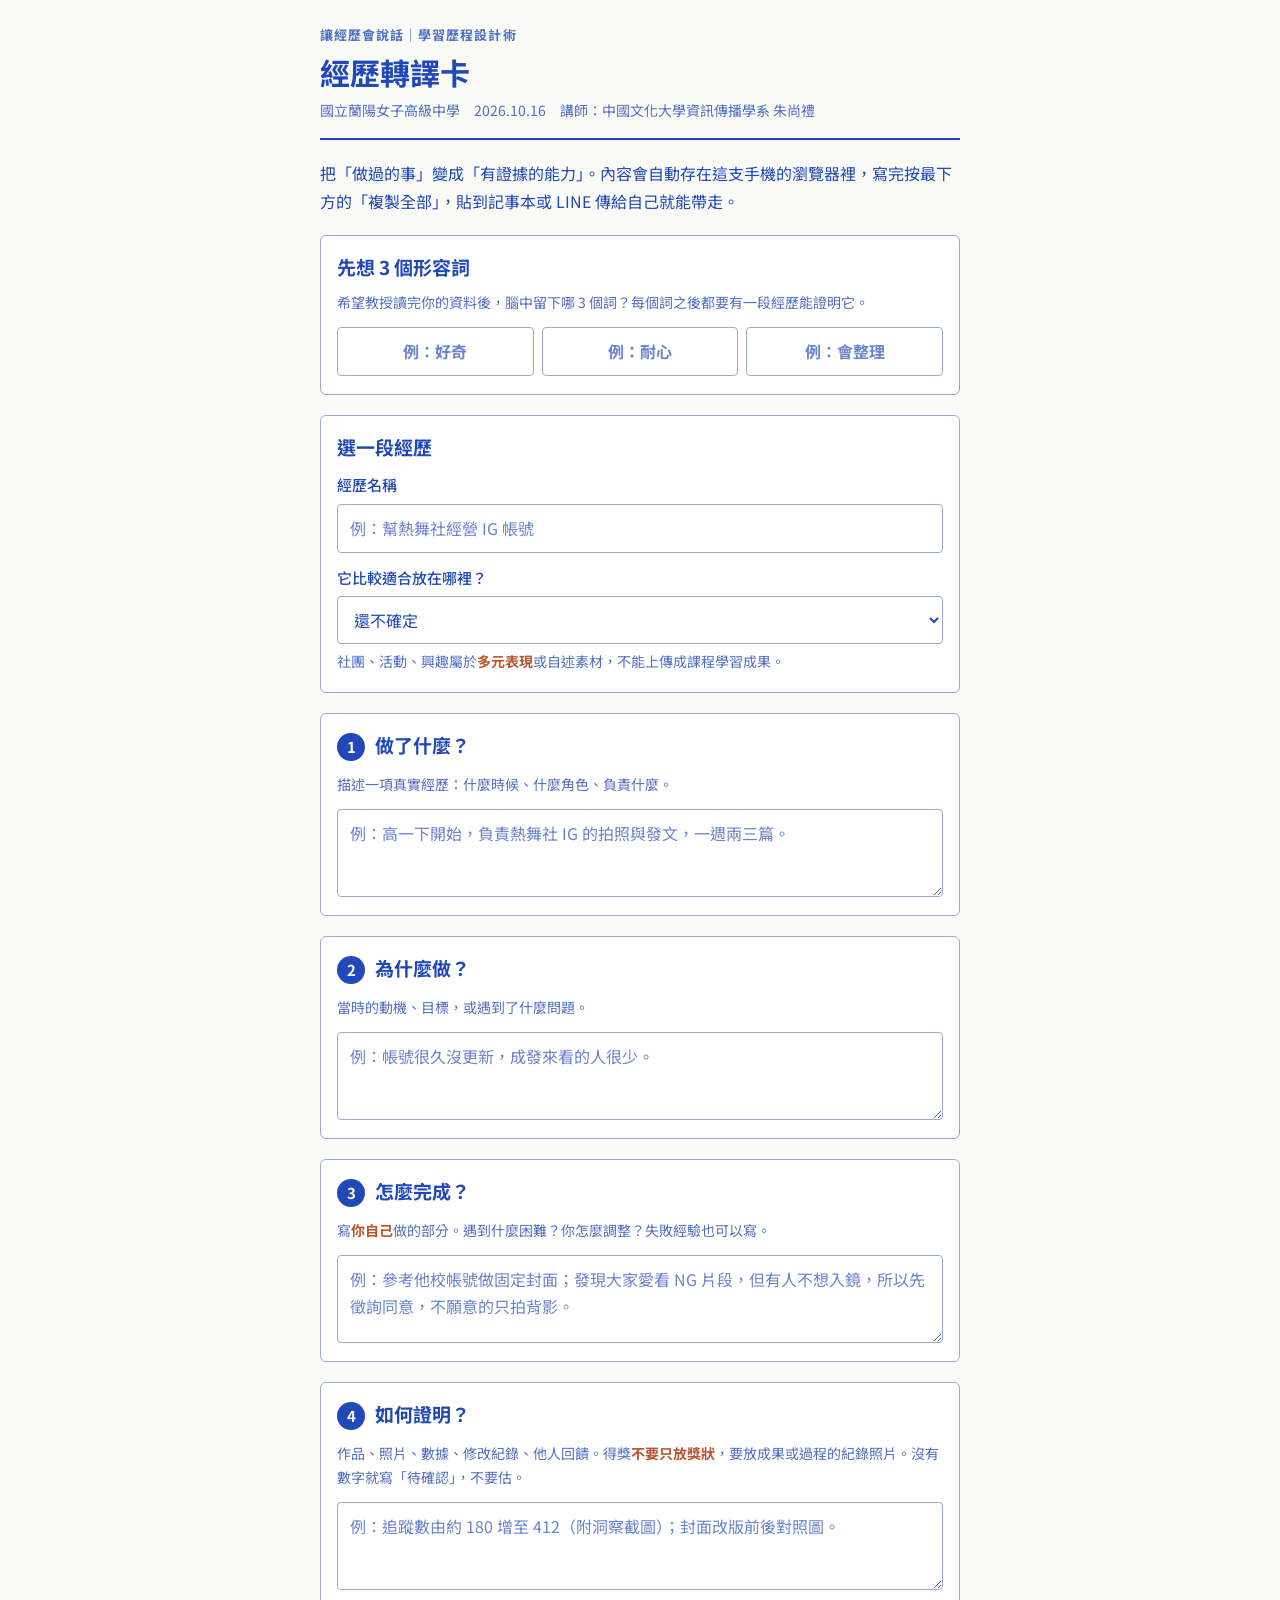
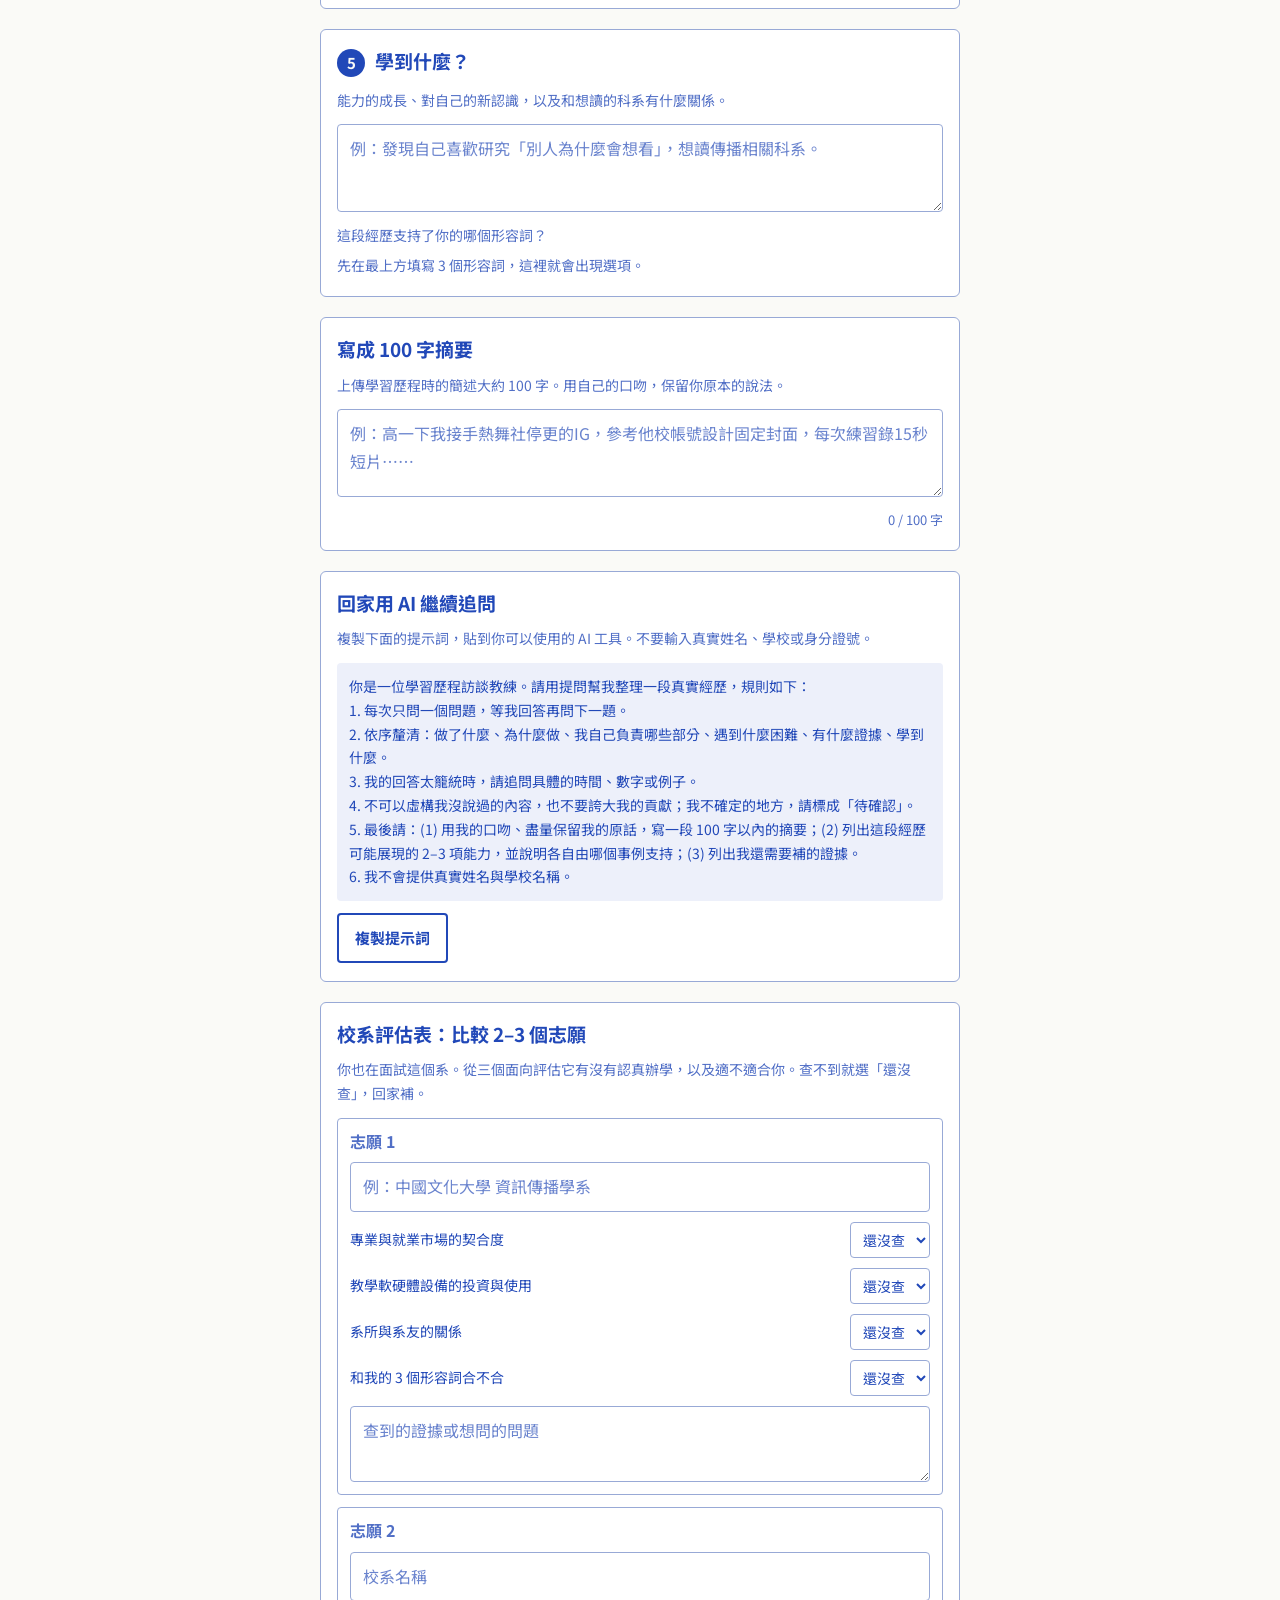
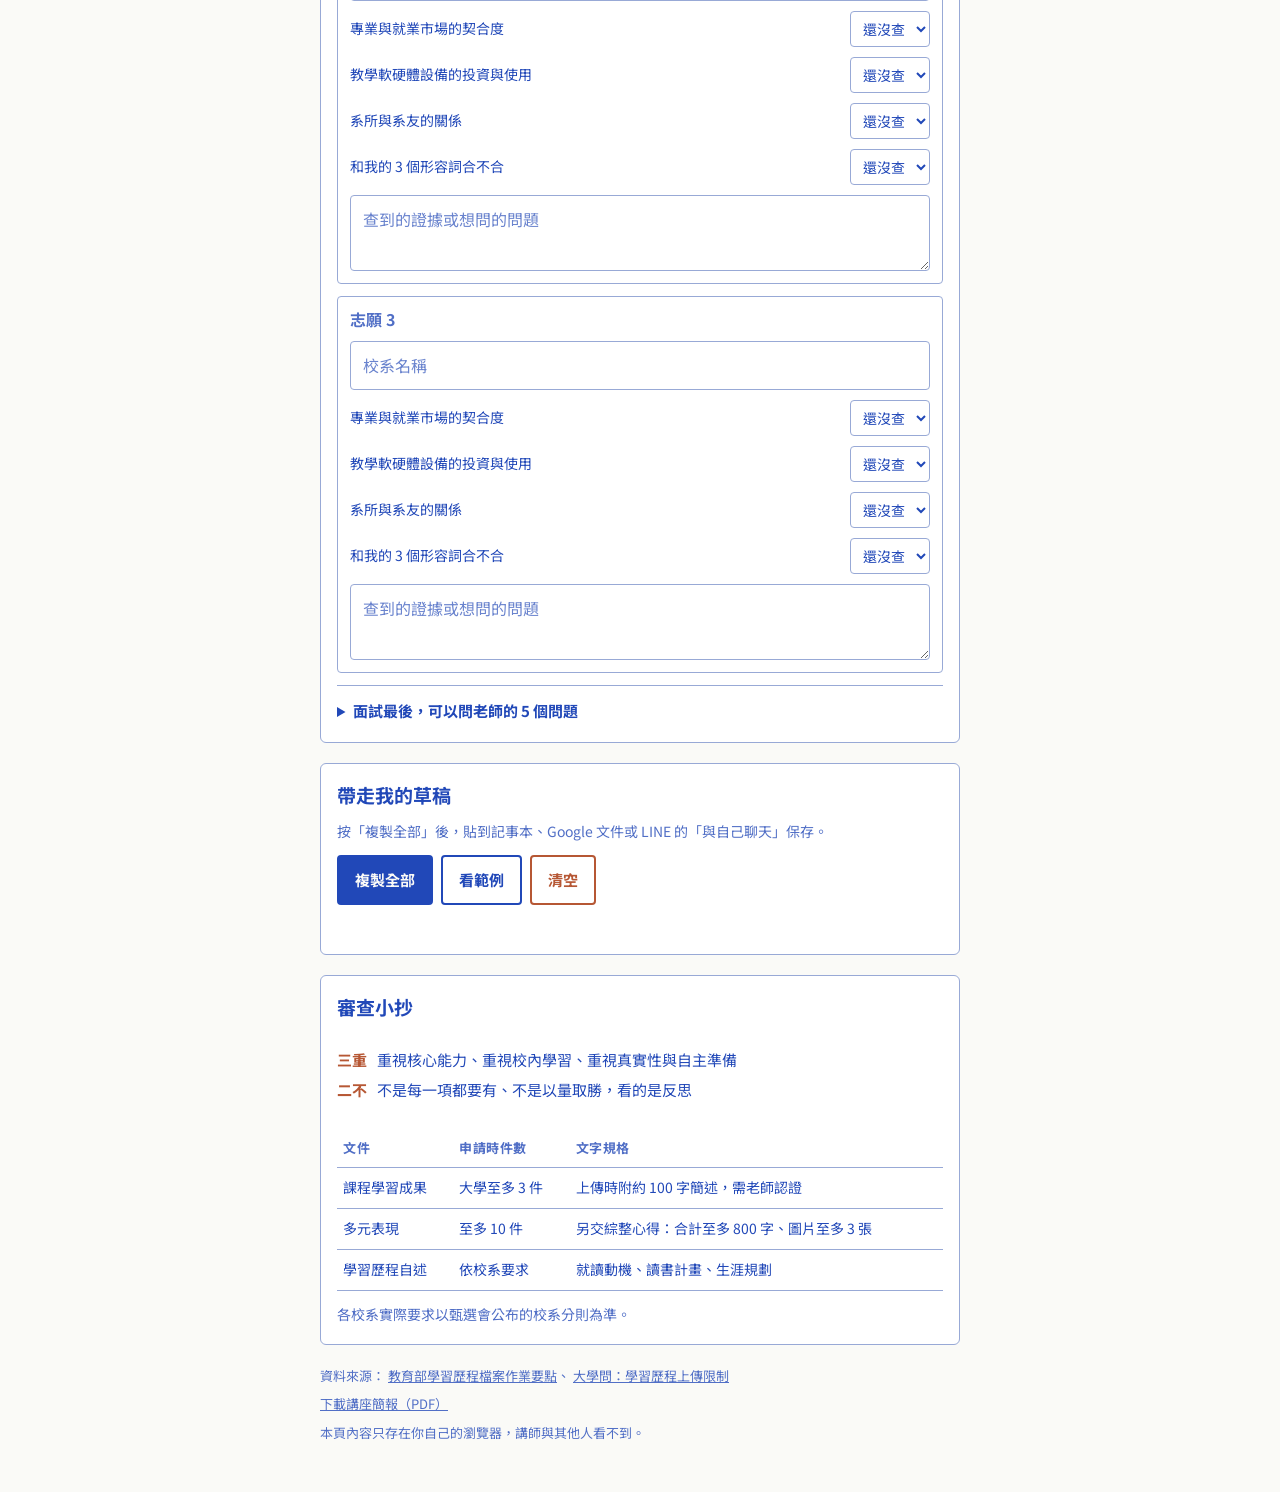
==== learning-portfolio/index.html @ 3b3cffd2 "新增 learning-portfolio：學習歷程講座學習單與簡報 蘭陽女中 2026/10/16「讓經歷會說話：學習歷程設計術」學生用資料： 經歷轉譯卡網頁、簡報 PDF、QR code。  Co" ====
<!doctype html>
<html lang="zh-Hant">
<head>
<meta charset="utf-8">
<meta name="viewport" content="width=device-width, initial-scale=1, viewport-fit=cover">
<title>經歷轉譯卡</title>
<link rel="preconnect" href="https://fonts.googleapis.com">
<link rel="preconnect" href="https://fonts.gstatic.com" crossorigin>
<link rel="stylesheet" href="https://fonts.googleapis.com/css2?family=Noto+Sans+TC:wght@400;500;700&display=swap">
<style>
/* Layout: one narrow column like an index card stack — header, adjectives, five numbered prompts (a real sequence), summary, take-away. */
:root{
  --paper:#FAFAF7; --card:#FFFFFF; --ink:#2148B8; --muted:#516FC6; --soft:#98A9D6; --tint:#EDF0FA; --accent:#B65734;
  --field:#FFFFFF;
  --sans:"Noto Sans TC","PingFang TC","Microsoft JhengHei",system-ui,sans-serif;
}
@media (prefers-color-scheme: dark){:root:not([data-theme="light"]){
  --paper:#11152A; --card:#181E38; --ink:#C3D0F7; --muted:#97A9E2; --soft:#4A5A92; --tint:#1F2747; --accent:#F0A07F; --field:#0D1124; color-scheme:dark}}
:root[data-theme="dark"]{
  --paper:#11152A; --card:#181E38; --ink:#C3D0F7; --muted:#97A9E2; --soft:#4A5A92; --tint:#1F2747; --accent:#F0A07F; --field:#0D1124; color-scheme:dark}

*{box-sizing:border-box}
body{margin:0;background:var(--paper);color:var(--ink);font-family:var(--sans);font-size:16px;line-height:1.7;
  padding-left:max(16px, env(safe-area-inset-left, 0px));padding-right:max(16px, env(safe-area-inset-right, 0px));padding-block:24px 48px}
.wrap{max-width:640px;margin:0 auto;display:flex;flex-direction:column;gap:20px}
h1,h2,h3{margin:0;text-wrap:balance;line-height:1.35}
p{margin:0}
.eyebrow{font-size:13px;font-weight:700;letter-spacing:.08em;color:var(--muted)}
header{display:flex;flex-direction:column;gap:6px;padding-bottom:16px;border-bottom:2px solid var(--ink)}
header h1{font-size:30px;font-weight:700}
header .sub{color:var(--muted);font-size:14px}
.lead{font-size:16px}
section{background:var(--card);border:1px solid var(--soft);border-radius:6px;padding:18px 16px;display:flex;flex-direction:column;gap:12px}
section h2{font-size:19px;font-weight:700;display:flex;align-items:baseline;gap:10px}
.num{font-size:15px;color:var(--paper);background:var(--ink);border-radius:50%;width:28px;height:28px;display:inline-grid;place-items:center;flex:none;font-weight:700}
.hint{font-size:14px;color:var(--muted)}
.hint b{color:var(--accent);font-weight:700}
label{font-weight:500;font-size:15px}
input[type=text],textarea,select{width:100%;font:inherit;color:var(--ink);background:var(--field);border:1px solid var(--soft);border-radius:4px;padding:10px 12px}
textarea{min-height:88px;resize:vertical}
input::placeholder,textarea::placeholder{color:var(--muted);opacity:.85}
input:focus-visible,textarea:focus-visible,select:focus-visible,button:focus-visible{outline:3px solid var(--accent);outline-offset:2px}
.adj{display:grid;grid-template-columns:repeat(3,minmax(0,1fr));gap:8px}
.adj input{text-align:center;font-weight:700}
.field{display:flex;flex-direction:column;gap:6px}
.checks{display:flex;flex-wrap:wrap;gap:8px}
.checks label{display:flex;align-items:center;gap:6px;border:1px solid var(--soft);border-radius:999px;padding:4px 12px;font-weight:400;font-size:14px;cursor:pointer}
.checks input{accent-color:var(--ink)}
.counter{font-size:13px;color:var(--muted);text-align:right;font-variant-numeric:tabular-nums}
.counter.over{color:var(--accent);font-weight:700}
.btns{display:flex;flex-wrap:wrap;gap:8px}
button{font:inherit;font-weight:700;font-size:15px;border-radius:4px;padding:10px 16px;cursor:pointer;border:2px solid var(--ink)}
.primary{background:var(--ink);color:var(--paper)}
.ghost{background:transparent;color:var(--ink)}
.danger{background:transparent;color:var(--accent);border-color:var(--accent)}
.status{font-size:14px;color:var(--muted);min-height:1.4em}
pre.prompt{margin:0;white-space:pre-wrap;background:var(--tint);border-radius:4px;padding:12px;font:inherit;font-size:14px;line-height:1.7}
table{border-collapse:collapse;width:100%;font-size:14px}
th,td{text-align:left;padding:8px 6px;border-bottom:1px solid var(--soft);vertical-align:top}
th{color:var(--muted);font-weight:700;font-size:13px;letter-spacing:.04em}
.tablebox{overflow-x:auto}
.rule{display:grid;grid-template-columns:auto 1fr;gap:4px 10px;font-size:15px}
.rule dt{font-weight:700;color:var(--accent)}
.rule dd{margin:0}
.unis{display:flex;flex-direction:column;gap:12px}
.uni{border:1px solid var(--soft);border-radius:4px;padding:12px;display:flex;flex-direction:column;gap:10px}
.uni h3{font-size:16px;color:var(--muted)}
.facet{display:grid;grid-template-columns:minmax(0,1fr) auto;gap:8px;align-items:center}
.facet label{font-weight:400;font-size:14px}
.facet select{width:auto;padding:6px 8px;font-size:14px}
details.asks{border-top:1px solid var(--soft);padding-top:12px}
details.asks summary{cursor:pointer;font-weight:700;font-size:15px}
details.asks ol{margin:8px 0;padding-left:22px;font-size:15px;display:flex;flex-direction:column;gap:6px}
footer{font-size:13px;color:var(--muted);display:flex;flex-direction:column;gap:6px}
footer a{color:var(--muted)}
.ok{color:var(--ink);font-weight:700}
@media (prefers-reduced-motion:reduce){*{transition:none!important}}
</style>

</head>
<body>
<div class="wrap">
  <header>
    <p class="eyebrow">讓經歷會說話｜學習歷程設計術</p>
    <h1>經歷轉譯卡</h1>
    <p class="sub">國立蘭陽女子高級中學　2026.10.16　講師：中國文化大學資訊傳播學系 朱尚禮</p>
  </header>

  <p class="lead">把「做過的事」變成「有證據的能力」。內容會自動存在這支手機的瀏覽器裡，寫完按最下方的「複製全部」，貼到記事本或 LINE 傳給自己就能帶走。</p>

  <section aria-labelledby="h-adj">
    <h2 id="h-adj">先想 3 個形容詞</h2>
    <p class="hint">希望教授讀完你的資料後，腦中留下哪 3 個詞？每個詞之後都要有一段經歷能證明它。</p>
    <div class="adj">
      <input type="text" id="adj1" aria-label="形容詞 1" placeholder="例：好奇" maxlength="8">
      <input type="text" id="adj2" aria-label="形容詞 2" placeholder="例：耐心" maxlength="8">
      <input type="text" id="adj3" aria-label="形容詞 3" placeholder="例：會整理" maxlength="8">
    </div>
  </section>

  <section aria-labelledby="h-pick">
    <h2 id="h-pick">選一段經歷</h2>
    <div class="field">
      <label for="exp">經歷名稱</label>
      <input type="text" id="exp" placeholder="例：幫熱舞社經營 IG 帳號">
    </div>
    <div class="field">
      <label for="kind">它比較適合放在哪裡？</label>
      <select id="kind">
        <option value="">還不確定</option>
        <option>課程學習成果（課堂產出的作業、作品）</option>
        <option>多元表現（社團、自主學習、服務、競賽、幹部）</option>
        <option>學習歷程自述的素材</option>
      </select>
      <p class="hint">社團、活動、興趣屬於<b>多元表現</b>或自述素材，不能上傳成課程學習成果。</p>
    </div>
  </section>

  <section aria-labelledby="h-q1">
    <h2 id="h-q1"><span class="num">1</span>做了什麼？</h2>
    <p class="hint">描述一項真實經歷：什麼時候、什麼角色、負責什麼。</p>
    <textarea id="q1" aria-labelledby="h-q1" placeholder="例：高一下開始，負責熱舞社 IG 的拍照與發文，一週兩三篇。"></textarea>
  </section>

  <section aria-labelledby="h-q2">
    <h2 id="h-q2"><span class="num">2</span>為什麼做？</h2>
    <p class="hint">當時的動機、目標，或遇到了什麼問題。</p>
    <textarea id="q2" aria-labelledby="h-q2" placeholder="例：帳號很久沒更新，成發來看的人很少。"></textarea>
  </section>

  <section aria-labelledby="h-q3">
    <h2 id="h-q3"><span class="num">3</span>怎麼完成？</h2>
    <p class="hint">寫<b>你自己</b>做的部分。遇到什麼困難？你怎麼調整？失敗經驗也可以寫。</p>
    <textarea id="q3" aria-labelledby="h-q3" placeholder="例：參考他校帳號做固定封面；發現大家愛看 NG 片段，但有人不想入鏡，所以先徵詢同意，不願意的只拍背影。"></textarea>
  </section>

  <section aria-labelledby="h-q4">
    <h2 id="h-q4"><span class="num">4</span>如何證明？</h2>
    <p class="hint">作品、照片、數據、修改紀錄、他人回饋。得獎<b>不要只放獎狀</b>，要放成果或過程的紀錄照片。沒有數字就寫「待確認」，不要估。</p>
    <textarea id="q4" aria-labelledby="h-q4" placeholder="例：追蹤數由約 180 增至 412（附洞察截圖）；封面改版前後對照圖。"></textarea>
  </section>

  <section aria-labelledby="h-q5">
    <h2 id="h-q5"><span class="num">5</span>學到什麼？</h2>
    <p class="hint">能力的成長、對自己的新認識，以及和想讀的科系有什麼關係。</p>
    <textarea id="q5" aria-labelledby="h-q5" placeholder="例：發現自己喜歡研究「別人為什麼會想看」，想讀傳播相關科系。"></textarea>
    <div class="field">
      <span class="hint">這段經歷支持了你的哪個形容詞？</span>
      <div class="checks" id="supports"></div>
    </div>
  </section>

  <section aria-labelledby="h-sum">
    <h2 id="h-sum">寫成 100 字摘要</h2>
    <p class="hint">上傳學習歷程時的簡述大約 100 字。用自己的口吻，保留你原本的說法。</p>
    <textarea id="sum" aria-labelledby="h-sum" placeholder="例：高一下我接手熱舞社停更的IG，參考他校帳號設計固定封面，每次練習錄15秒短片……"></textarea>
    <p class="counter" id="count" aria-live="polite">0 / 100 字</p>
  </section>

  <section aria-labelledby="h-ai">
    <h2 id="h-ai">回家用 AI 繼續追問</h2>
    <p class="hint">複製下面的提示詞，貼到你可以使用的 AI 工具。不要輸入真實姓名、學校或身分證號。</p>
    <pre class="prompt" id="prompt">你是一位學習歷程訪談教練。請用提問幫我整理一段真實經歷，規則如下：
1. 每次只問一個問題，等我回答再問下一題。
2. 依序釐清：做了什麼、為什麼做、我自己負責哪些部分、遇到什麼困難、有什麼證據、學到什麼。
3. 我的回答太籠統時，請追問具體的時間、數字或例子。
4. 不可以虛構我沒說過的內容，也不要誇大我的貢獻；我不確定的地方，請標成「待確認」。
5. 最後請：(1) 用我的口吻、盡量保留我的原話，寫一段 100 字以內的摘要；(2) 列出這段經歷可能展現的 2–3 項能力，並說明各自由哪個事例支持；(3) 列出我還需要補的證據。
6. 我不會提供真實姓名與學校名稱。</pre>
    <div class="btns"><button type="button" class="ghost" id="copyPrompt">複製提示詞</button></div>
  </section>

  <section aria-labelledby="h-eval">
    <h2 id="h-eval">校系評估表：比較 2–3 個志願</h2>
    <p class="hint">你也在面試這個系。從三個面向評估它有沒有認真辦學，以及適不適合你。查不到就選「還沒查」，回家補。</p>
    <div class="unis" id="unis"></div>
    <details class="asks">
      <summary>面試最後，可以問老師的 5 個問題</summary>
      <ol>
        <li>學長姐畢業後，大多在哪些領域工作？系上有哪些實習或業界合作的機會？</li>
        <li>系上的電腦教室、攝影或 XR 等設備，學生課外可以借用嗎？</li>
        <li>大一、大二想提早參與專題或老師的研究，有什麼管道？</li>
        <li>系上同學申請交換、雙主修或輔系的多嗎？通常怎麼準備？</li>
        <li>我已經開始自學＿＿，入學前還建議我加強哪一方面？</li>
      </ol>
      <p class="hint">用好奇的語氣問。會問好問題，代表你做過功課，也是就讀意願的證明。</p>
    </details>
  </section>

  <section aria-labelledby="h-take">
    <h2 id="h-take">帶走我的草稿</h2>
    <p class="hint">按「複製全部」後，貼到記事本、Google 文件或 LINE 的「與自己聊天」保存。</p>
    <div class="btns">
      <button type="button" class="primary" id="copyAll">複製全部</button>
      <button type="button" class="ghost" id="sample">看範例</button>
      <button type="button" class="danger" id="clear">清空</button>
    </div>
    <p class="status" id="status" role="status"></p>
    <textarea id="fallback" aria-label="草稿全文" hidden readonly></textarea>
  </section>

  <section aria-labelledby="h-cheat">
    <h2 id="h-cheat">審查小抄</h2>
    <dl class="rule">
      <dt>三重</dt><dd>重視核心能力、重視校內學習、重視真實性與自主準備</dd>
      <dt>二不</dt><dd>不是每一項都要有、不是以量取勝，看的是反思</dd>
    </dl>
    <div class="tablebox">
      <table>
        <thead><tr><th>文件</th><th>申請時件數</th><th>文字規格</th></tr></thead>
        <tbody>
          <tr><td>課程學習成果</td><td>大學至多 3 件</td><td>上傳時附約 100 字簡述，需老師認證</td></tr>
          <tr><td>多元表現</td><td>至多 10 件</td><td>另交綜整心得：合計至多 800 字、圖片至多 3 張</td></tr>
          <tr><td>學習歷程自述</td><td>依校系要求</td><td>就讀動機、讀書計畫、生涯規劃</td></tr>
        </tbody>
      </table>
    </div>
    <p class="hint">各校系實際要求以甄選會公布的校系分則為準。</p>
  </section>

  <footer>
    <p>資料來源：
      <a href="https://edu.law.moe.gov.tw/LawContent.aspx?id=GL001916" target="_blank" rel="noopener">教育部學習歷程檔案作業要點</a>、
      <a href="https://www.unews.com.tw/News/Info/7807" target="_blank" rel="noopener">大學問：學習歷程上傳限制</a>
    </p>
    <p><a href="slides.pdf" target="_blank" rel="noopener">下載講座簡報（PDF）</a></p>
    <p>本頁內容只存在你自己的瀏覽器，講師與其他人看不到。</p>
  </footer>
</div>

<script>
(function(){
  const ids=['adj1','adj2','adj3','exp','kind','q1','q2','q3','q4','q5','sum'];
  const KEY='jingli-card-v1';
  const $=id=>document.getElementById(id);
  const status=$('status');
  let supports=[];

  const FACETS=[['f1','專業與就業市場的契合度'],['f2','教學軟硬體設備的投資與使用'],['f3','系所與系友的關係'],['fit','和我的 3 個形容詞合不合']];
  const LEVELS=['還沒查','普通','不錯','很好'];
  const unis=$('unis');
  for(let n=1;n<=3;n++){
    const card=document.createElement('div'); card.className='uni';
    const h=document.createElement('h3'); h.textContent='志願 '+n; card.appendChild(h);
    const name=document.createElement('input'); name.type='text'; name.id='u'+n+'name';
    name.setAttribute('aria-label','志願 '+n+' 校系名稱'); name.placeholder=n===1?'例：中國文化大學 資訊傳播學系':'校系名稱';
    card.appendChild(name); ids.push(name.id);
    FACETS.forEach(([k,label])=>{
      const row=document.createElement('div'); row.className='facet';
      const sel=document.createElement('select'); sel.id='u'+n+k;
      LEVELS.forEach(l=>{const o=document.createElement('option'); o.textContent=l; sel.appendChild(o);});
      const lab=document.createElement('label'); lab.htmlFor=sel.id; lab.textContent=label;
      row.appendChild(lab); row.appendChild(sel); card.appendChild(row); ids.push(sel.id);
    });
    const note=document.createElement('textarea'); note.id='u'+n+'note'; note.style.minHeight='64px';
    note.setAttribute('aria-label','志願 '+n+' 備註'); note.placeholder='查到的證據或想問的問題';
    card.appendChild(note); ids.push(note.id);
    unis.appendChild(card);
  }

  function save(){
    const data={supports};
    ids.forEach(i=>data[i]=$(i).value);
    try{localStorage.setItem(KEY,JSON.stringify(data));}catch(e){}
  }
  function load(data){
    ids.forEach(i=>{ if(data && typeof data[i]==='string') $(i).value=data[i]; });
    supports=(data && Array.isArray(data.supports))?data.supports:[];
    renderChecks(); updateCount();
  }
  function renderChecks(){
    const box=$('supports'); box.innerHTML='';
    const adjs=['adj1','adj2','adj3'].map(i=>$(i).value.trim());
    let any=false;
    adjs.forEach((a,idx)=>{
      if(!a) return; any=true;
      const id='sup'+idx;
      const lab=document.createElement('label');
      const cb=document.createElement('input'); cb.type='checkbox'; cb.id=id; cb.checked=supports.includes(a);
      cb.addEventListener('change',()=>{ supports=supports.filter(s=>s!==a); if(cb.checked) supports.push(a); save(); });
      lab.appendChild(cb); lab.appendChild(document.createTextNode(a)); box.appendChild(lab);
    });
    if(!any){ const p=document.createElement('span'); p.className='hint'; p.textContent='先在最上方填寫 3 個形容詞，這裡就會出現選項。'; box.appendChild(p); }
  }
  function updateCount(){
    const n=[...$('sum').value.replace(/\s/g,'')].length;
    const c=$('count'); c.textContent=n+' / 100 字'+(n>100?'，請再精簡':'');
    c.classList.toggle('over',n>100);
  }
  function compose(){
    const v=i=>$(i).value.trim()||'（未填）';
    const lines=[
      '【經歷轉譯卡】讓經歷會說話：學習歷程設計術',
      '我的 3 個形容詞：'+['adj1','adj2','adj3'].map(i=>$(i).value.trim()||'＿').join('、'),
      '經歷：'+v('exp'),
      '放在哪裡：'+($('kind').value||'還不確定'),
      '① 做了什麼：'+v('q1'),
      '② 為什麼做：'+v('q2'),
      '③ 怎麼完成：'+v('q3'),
      '④ 如何證明：'+v('q4'),
      '⑤ 學到什麼：'+v('q5'),
      '支持的形容詞：'+(supports.length?supports.join('、'):'（未勾選）'),
      '100 字摘要：'+v('sum')
    ];
    for(let n=1;n<=3;n++){
      const nm=$('u'+n+'name').value.trim(); if(!nm) continue;
      lines.push('【志願 '+n+'】'+nm);
      FACETS.forEach(([k,label])=>lines.push('・'+label+'：'+$('u'+n+k).value));
      const note=$('u'+n+'note').value.trim(); if(note) lines.push('・備註：'+note);
    }
    return lines.join('\n');
  }
  async function copyText(text,label){
    try{ await navigator.clipboard.writeText(text); status.innerHTML='<span class="ok">已複製'+label+'</span>，現在可以貼到記事本或 LINE。'; $('fallback').hidden=true; }
    catch(e){ const f=$('fallback'); f.value=text; f.hidden=false; f.focus(); f.select(); status.textContent='這個瀏覽器不允許自動複製。已選取下方文字，請長按或按 Ctrl+C 複製。'; }
  }

  try{ const raw=localStorage.getItem(KEY); if(raw) load(JSON.parse(raw)); else load(null);}catch(e){ load(null); }

  ids.forEach(i=>{ const el=$(i); el.addEventListener('input',()=>{ if(i.startsWith('adj')) renderChecks(); if(i==='sum') updateCount(); save(); }); if(el.tagName==='SELECT') el.addEventListener('change',save); });
  $('copyAll').addEventListener('click',()=>copyText(compose(),'全部內容'));
  $('copyPrompt').addEventListener('click',()=>copyText($('prompt').textContent,'提示詞'));

  const SAMPLE={adj1:'好奇',adj2:'會溝通',adj3:'重細節',exp:'幫熱舞社經營 IG 帳號（範例）',kind:'多元表現（社團、自主學習、服務、競賽、幹部）',
    q1:'高一下開始負責熱舞社 IG 的拍照與發文，一週兩三篇。',
    q2:'帳號很久沒更新，成發來看的人很少，社長問誰會修圖，我自願接下。',
    q3:'先研究他校熱舞社帳號，做出固定封面模板，每次練習錄 15 秒短片。發現大家愛看 NG 片段，但有社員不想入鏡，我在群組徵詢同意，不願意的只拍背影，發文前先給當事人看。',
    q4:'追蹤數由約 180 增至 412（附 IG 洞察截圖）；封面改版前後對照圖；成發觀眾人數：待確認。',
    q5:'我發現自己喜歡研究「別人為什麼會想看」，也學到經營社群要先尊重被拍的人。想讀傳播相關科系。',
    sum:'高一下我接手熱舞社停更的IG，參考他校帳號設計固定封面，每次練習錄15秒短片。發現觀眾愛看NG片段，我先徵詢社員同意，不願入鏡者只拍背影。一年內追蹤數由約180增至412，發現自己喜歡研究人為何想看。',
    supports:['好奇','會溝通']};
  let backup=null;
  $('sample').addEventListener('click',()=>{
    if(backup){ load(backup); backup=null; $('sample').textContent='看範例'; status.textContent='已回到你自己的草稿。'; save(); return; }
    const cur={supports:[...supports]}; ids.forEach(i=>cur[i]=$(i).value); backup=cur;
    load(SAMPLE); $('sample').textContent='回到我的草稿'; status.textContent='這是範例內容。按「回到我的草稿」就能恢復你寫的內容。';
  });
  let armed=false, timer=null;
  $('clear').addEventListener('click',()=>{
    if(!armed){ armed=true; $('clear').textContent='再按一次確認清空'; status.textContent='清空後無法復原。'; timer=setTimeout(()=>{armed=false;$('clear').textContent='清空';status.textContent='';},4000); return; }
    clearTimeout(timer); armed=false; $('clear').textContent='清空';
    ids.forEach(i=>{ const el=$(i); if(el.tagName==='SELECT') el.selectedIndex=0; else el.value=''; }); supports=[]; backup=null; $('sample').textContent='看範例';
    renderChecks(); updateCount(); save(); status.textContent='已清空。';
  });
})();
</script>

</body>
</html>
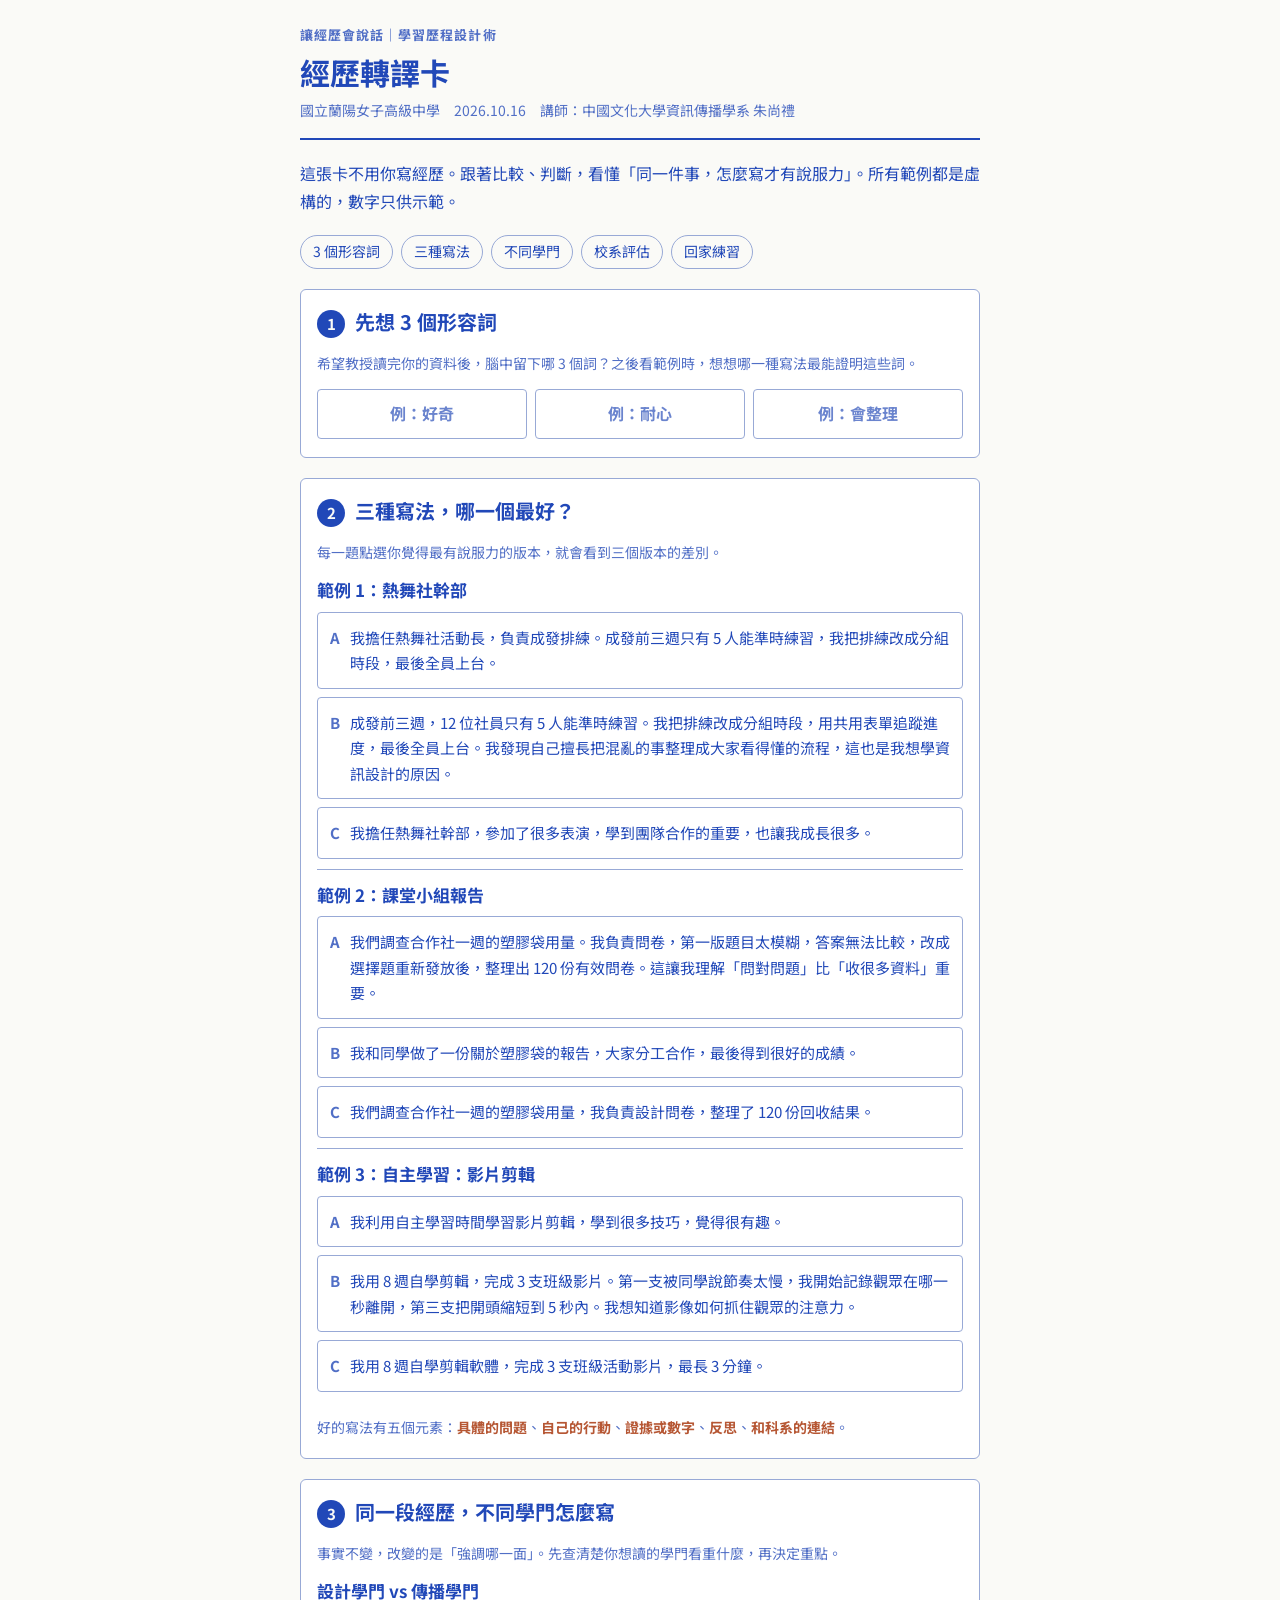
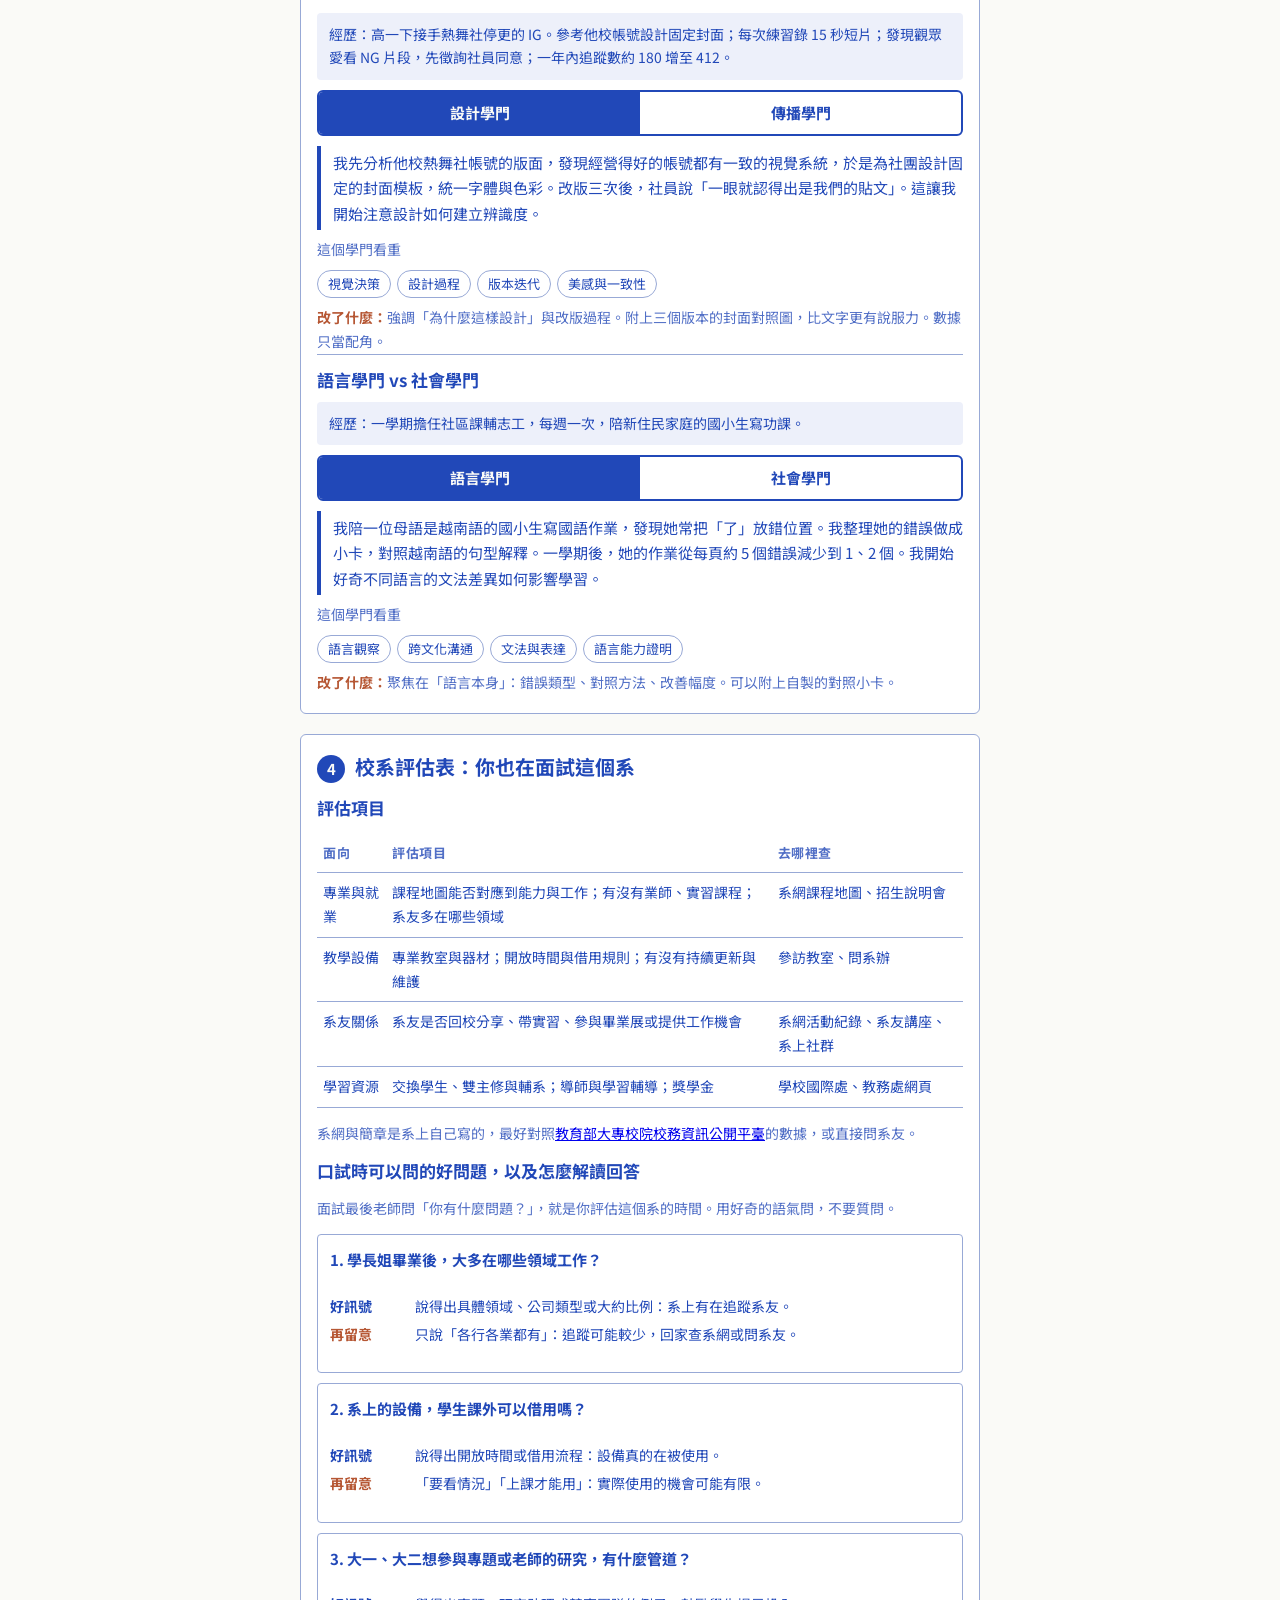
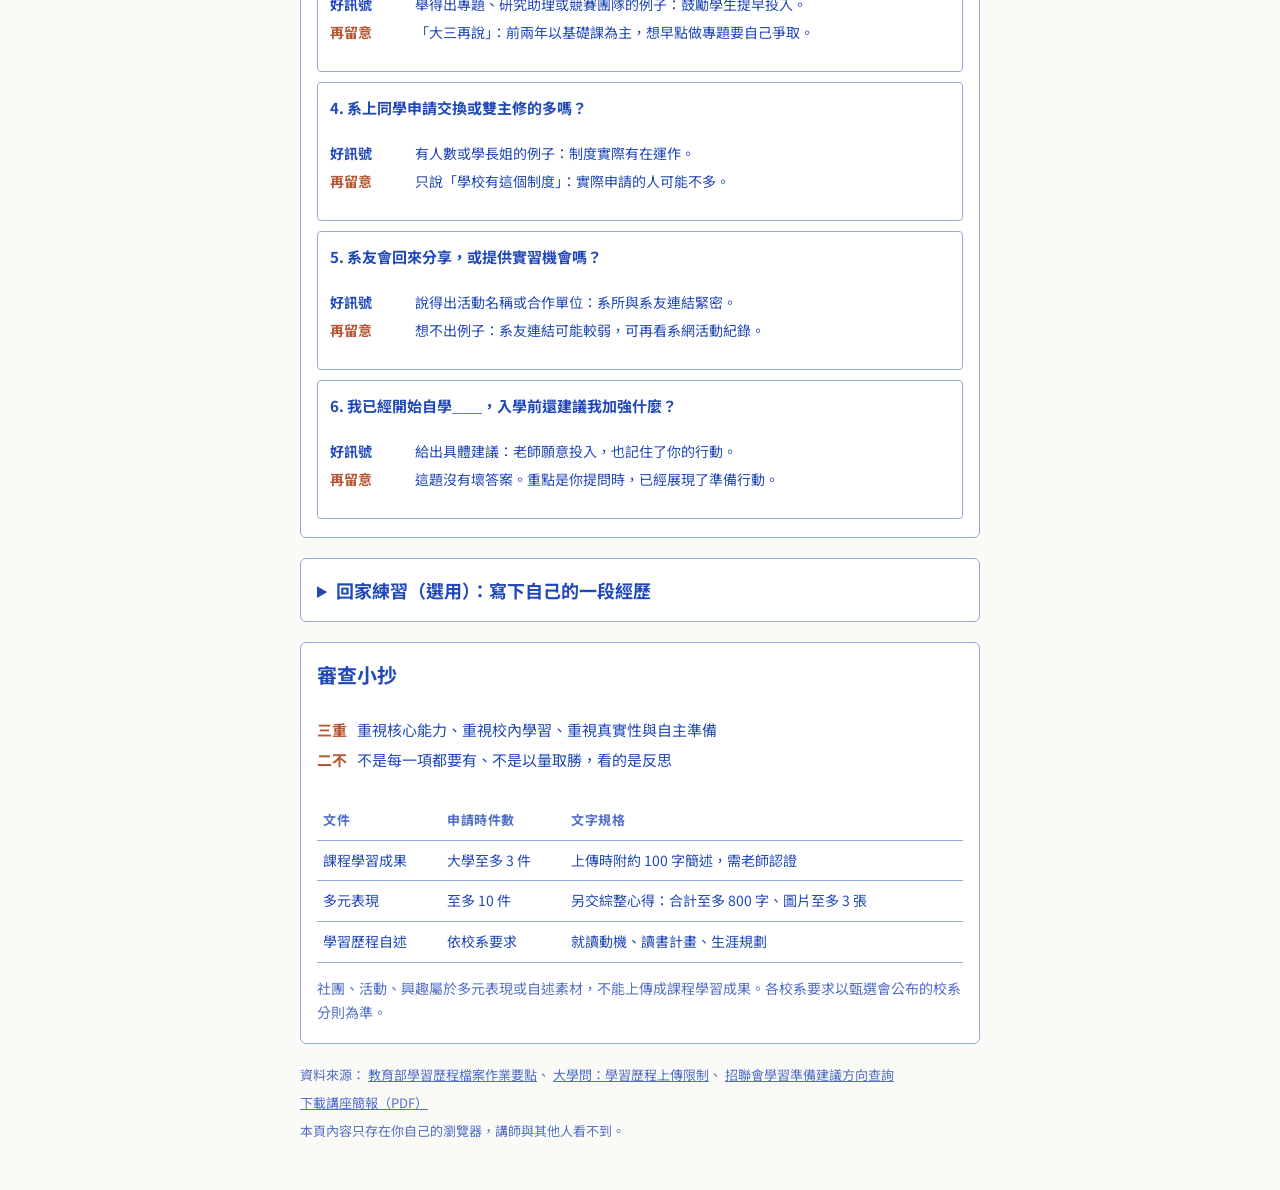
==== commit b4853f5b: "learning-portfolio：學習單改為比較式，新增學門寫法與口試問題解讀 - 三種寫法（流水帳／有細節／有說服力）三個範例，點選後顯示差異 - 同一段經歷在設計 vs 傳播、語言 vs 社會" ====
--- a/learning-portfolio/index.html
+++ b/learning-portfolio/index.html
@@ -8,7 +8,7 @@
 <link rel="preconnect" href="https://fonts.gstatic.com" crossorigin>
 <link rel="stylesheet" href="https://fonts.googleapis.com/css2?family=Noto+Sans+TC:wght@400;500;700&display=swap">
 <style>
-/* Layout: one narrow column like an index card stack — header, adjectives, five numbered prompts (a real sequence), summary, take-away. */
+/* Layout: one narrow column of cards — compare three versions, compare by field, evaluate departments, optional home practice. */
 :root{
   --paper:#FAFAF7; --card:#FFFFFF; --ink:#2148B8; --muted:#516FC6; --soft:#98A9D6; --tint:#EDF0FA; --accent:#B65734;
   --field:#FFFFFF;
@@ -22,55 +22,82 @@
 *{box-sizing:border-box}
 body{margin:0;background:var(--paper);color:var(--ink);font-family:var(--sans);font-size:16px;line-height:1.7;
   padding-left:max(16px, env(safe-area-inset-left, 0px));padding-right:max(16px, env(safe-area-inset-right, 0px));padding-block:24px 48px}
-.wrap{max-width:640px;margin:0 auto;display:flex;flex-direction:column;gap:20px}
+.wrap{max-width:680px;margin:0 auto;display:flex;flex-direction:column;gap:20px}
 h1,h2,h3{margin:0;text-wrap:balance;line-height:1.35}
 p{margin:0}
 .eyebrow{font-size:13px;font-weight:700;letter-spacing:.08em;color:var(--muted)}
 header{display:flex;flex-direction:column;gap:6px;padding-bottom:16px;border-bottom:2px solid var(--ink)}
 header h1{font-size:30px;font-weight:700}
 header .sub{color:var(--muted);font-size:14px}
-.lead{font-size:16px}
-section{background:var(--card);border:1px solid var(--soft);border-radius:6px;padding:18px 16px;display:flex;flex-direction:column;gap:12px}
-section h2{font-size:19px;font-weight:700;display:flex;align-items:baseline;gap:10px}
+nav.toc{display:flex;flex-wrap:wrap;gap:8px}
+nav.toc a{font-size:14px;color:var(--ink);text-decoration:none;border:1px solid var(--soft);border-radius:999px;padding:4px 12px}
+section{background:var(--card);border:1px solid var(--soft);border-radius:6px;padding:18px 16px;display:flex;flex-direction:column;gap:14px}
+section h2{font-size:20px;font-weight:700;display:flex;align-items:baseline;gap:10px}
 .num{font-size:15px;color:var(--paper);background:var(--ink);border-radius:50%;width:28px;height:28px;display:inline-grid;place-items:center;flex:none;font-weight:700}
+h3{font-size:17px;font-weight:700}
 .hint{font-size:14px;color:var(--muted)}
-.hint b{color:var(--accent);font-weight:700}
+.hint b,.warn{color:var(--accent);font-weight:700}
 label{font-weight:500;font-size:15px}
 input[type=text],textarea,select{width:100%;font:inherit;color:var(--ink);background:var(--field);border:1px solid var(--soft);border-radius:4px;padding:10px 12px}
-textarea{min-height:88px;resize:vertical}
+textarea{min-height:80px;resize:vertical}
 input::placeholder,textarea::placeholder{color:var(--muted);opacity:.85}
-input:focus-visible,textarea:focus-visible,select:focus-visible,button:focus-visible{outline:3px solid var(--accent);outline-offset:2px}
+input:focus-visible,textarea:focus-visible,select:focus-visible,button:focus-visible,summary:focus-visible,a:focus-visible{outline:3px solid var(--accent);outline-offset:2px}
 .adj{display:grid;grid-template-columns:repeat(3,minmax(0,1fr));gap:8px}
 .adj input{text-align:center;font-weight:700}
-.field{display:flex;flex-direction:column;gap:6px}
-.checks{display:flex;flex-wrap:wrap;gap:8px}
-.checks label{display:flex;align-items:center;gap:6px;border:1px solid var(--soft);border-radius:999px;padding:4px 12px;font-weight:400;font-size:14px;cursor:pointer}
-.checks input{accent-color:var(--ink)}
-.counter{font-size:13px;color:var(--muted);text-align:right;font-variant-numeric:tabular-nums}
-.counter.over{color:var(--accent);font-weight:700}
-.btns{display:flex;flex-wrap:wrap;gap:8px}
 button{font:inherit;font-weight:700;font-size:15px;border-radius:4px;padding:10px 16px;cursor:pointer;border:2px solid var(--ink)}
 .primary{background:var(--ink);color:var(--paper)}
 .ghost{background:transparent;color:var(--ink)}
 .danger{background:transparent;color:var(--accent);border-color:var(--accent)}
+.btns{display:flex;flex-wrap:wrap;gap:8px}
 .status{font-size:14px;color:var(--muted);min-height:1.4em}
-pre.prompt{margin:0;white-space:pre-wrap;background:var(--tint);border-radius:4px;padding:12px;font:inherit;font-size:14px;line-height:1.7}
+
+/* three-version quiz */
+.case{border-top:1px solid var(--soft);padding-top:14px;display:flex;flex-direction:column;gap:10px}
+.case:first-of-type{border-top:none;padding-top:0}
+.opts{display:flex;flex-direction:column;gap:8px}
+.opt{display:grid;grid-template-columns:auto minmax(0,1fr);gap:10px;text-align:left;font-weight:400;font-size:15px;line-height:1.7;background:var(--field);color:var(--ink);border:1px solid var(--soft);padding:12px}
+.opt .tag{font-weight:700;font-size:15px;color:var(--muted)}
+.opt[aria-pressed="true"]{border:2px solid var(--ink)}
+.opt .lv{display:none}
+.revealed .opt .lv{display:block;grid-column:2;font-size:14px;color:var(--muted);border-top:1px dashed var(--soft);padding-top:6px}
+.revealed .opt.best{border:2px solid var(--accent)}
+.revealed .opt.best .lv{color:var(--accent);font-weight:700}
+.verdict{font-size:14px}
+
+/* field comparison */
+.facts{background:var(--tint);border-radius:4px;padding:10px 12px;font-size:14px}
+.seg{display:flex;border:2px solid var(--ink);border-radius:6px;overflow:hidden}
+.seg button{flex:1;border:none;border-radius:0;background:transparent;color:var(--ink);padding:8px 10px}
+.seg button[aria-selected="true"]{background:var(--ink);color:var(--paper)}
+.version{display:flex;flex-direction:column;gap:8px}
+.version blockquote{margin:0;border-left:4px solid var(--ink);padding:4px 0 4px 12px;font-size:15px}
+.chips{display:flex;flex-wrap:wrap;gap:6px}
+.chips span{font-size:13px;border:1px solid var(--soft);border-radius:999px;padding:2px 10px}
+
+/* evaluation */
 table{border-collapse:collapse;width:100%;font-size:14px}
 th,td{text-align:left;padding:8px 6px;border-bottom:1px solid var(--soft);vertical-align:top}
 th{color:var(--muted);font-weight:700;font-size:13px;letter-spacing:.04em}
 .tablebox{overflow-x:auto}
+.qa{display:flex;flex-direction:column;gap:10px}
+.qcard{border:1px solid var(--soft);border-radius:4px;padding:12px;display:flex;flex-direction:column;gap:8px}
+.qcard .q{font-weight:700;font-size:15px}
+.sig{display:grid;grid-template-columns:5.5em minmax(0,1fr);gap:4px 8px;font-size:14px}
+.sig dt{font-weight:700}
+.sig dt.good{color:var(--ink)}
+.sig dt.check{color:var(--accent)}
+.sig dd{margin:0}
+
+details.home{border:1px solid var(--soft);border-radius:6px;background:var(--card)}
+details.home>summary{cursor:pointer;font-weight:700;font-size:18px;padding:16px}
+details.home .inner{padding:0 16px 18px;display:flex;flex-direction:column;gap:14px}
+.field{display:flex;flex-direction:column;gap:6px}
+.counter{font-size:13px;color:var(--muted);text-align:right;font-variant-numeric:tabular-nums}
+.counter.over{color:var(--accent);font-weight:700}
+pre.prompt{margin:0;white-space:pre-wrap;background:var(--tint);border-radius:4px;padding:12px;font:inherit;font-size:14px;line-height:1.7}
 .rule{display:grid;grid-template-columns:auto 1fr;gap:4px 10px;font-size:15px}
 .rule dt{font-weight:700;color:var(--accent)}
 .rule dd{margin:0}
-.unis{display:flex;flex-direction:column;gap:12px}
-.uni{border:1px solid var(--soft);border-radius:4px;padding:12px;display:flex;flex-direction:column;gap:10px}
-.uni h3{font-size:16px;color:var(--muted)}
-.facet{display:grid;grid-template-columns:minmax(0,1fr) auto;gap:8px;align-items:center}
-.facet label{font-weight:400;font-size:14px}
-.facet select{width:auto;padding:6px 8px;font-size:14px}
-details.asks{border-top:1px solid var(--soft);padding-top:12px}
-details.asks summary{cursor:pointer;font-weight:700;font-size:15px}
-details.asks ol{margin:8px 0;padding-left:22px;font-size:15px;display:flex;flex-direction:column;gap:6px}
 footer{font-size:13px;color:var(--muted);display:flex;flex-direction:column;gap:6px}
 footer a{color:var(--muted)}
 .ok{color:var(--ink);font-weight:700}
@@ -86,11 +113,14 @@
     <p class="sub">國立蘭陽女子高級中學　2026.10.16　講師：中國文化大學資訊傳播學系 朱尚禮</p>
   </header>
 
-  <p class="lead">把「做過的事」變成「有證據的能力」。內容會自動存在這支手機的瀏覽器裡，寫完按最下方的「複製全部」，貼到記事本或 LINE 傳給自己就能帶走。</p>
-
-  <section aria-labelledby="h-adj">
-    <h2 id="h-adj">先想 3 個形容詞</h2>
-    <p class="hint">希望教授讀完你的資料後，腦中留下哪 3 個詞？每個詞之後都要有一段經歷能證明它。</p>
+  <p>這張卡不用你寫經歷。跟著比較、判斷，看懂「同一件事，怎麼寫才有說服力」。所有範例都是虛構的，數字只供示範。</p>
+  <nav class="toc" aria-label="段落">
+    <a href="#s-adj">3 個形容詞</a><a href="#s-three">三種寫法</a><a href="#s-field">不同學門</a><a href="#s-eval">校系評估</a><a href="#s-home">回家練習</a>
+  </nav>
+
+  <section id="s-adj" aria-labelledby="h-adj">
+    <h2 id="h-adj"><span class="num">1</span>先想 3 個形容詞</h2>
+    <p class="hint">希望教授讀完你的資料後，腦中留下哪 3 個詞？之後看範例時，想想哪一種寫法最能證明這些詞。</p>
     <div class="adj">
       <input type="text" id="adj1" aria-label="形容詞 1" placeholder="例：好奇" maxlength="8">
       <input type="text" id="adj2" aria-label="形容詞 2" placeholder="例：耐心" maxlength="8">
@@ -98,106 +128,69 @@
     </div>
   </section>
 
-  <section aria-labelledby="h-pick">
-    <h2 id="h-pick">選一段經歷</h2>
-    <div class="field">
-      <label for="exp">經歷名稱</label>
-      <input type="text" id="exp" placeholder="例：幫熱舞社經營 IG 帳號">
+  <section id="s-three" aria-labelledby="h-three">
+    <h2 id="h-three"><span class="num">2</span>三種寫法，哪一個最好？</h2>
+    <p class="hint">每一題點選你覺得最有說服力的版本，就會看到三個版本的差別。</p>
+    <div id="cases"></div>
+    <p class="hint">好的寫法有五個元素：<b>具體的問題</b>、<b>自己的行動</b>、<b>證據或數字</b>、<b>反思</b>、<b>和科系的連結</b>。</p>
+  </section>
+
+  <section id="s-field" aria-labelledby="h-field">
+    <h2 id="h-field"><span class="num">3</span>同一段經歷，不同學門怎麼寫</h2>
+    <p class="hint">事實不變，改變的是「強調哪一面」。先查清楚你想讀的學門看重什麼，再決定重點。</p>
+    <div id="fields"></div>
+  </section>
+
+  <section id="s-eval" aria-labelledby="h-eval">
+    <h2 id="h-eval"><span class="num">4</span>校系評估表：你也在面試這個系</h2>
+    <h3>評估項目</h3>
+    <div class="tablebox">
+      <table>
+        <thead><tr><th>面向</th><th>評估項目</th><th>去哪裡查</th></tr></thead>
+        <tbody>
+          <tr><td>專業與就業</td><td>課程地圖能否對應到能力與工作；有沒有業師、實習課程；系友多在哪些領域</td><td>系網課程地圖、招生說明會</td></tr>
+          <tr><td>教學設備</td><td>專業教室與器材；開放時間與借用規則；有沒有持續更新與維護</td><td>參訪教室、問系辦</td></tr>
+          <tr><td>系友關係</td><td>系友是否回校分享、帶實習、參與畢業展或提供工作機會</td><td>系網活動紀錄、系友講座、系上社群</td></tr>
+          <tr><td>學習資源</td><td>交換學生、雙主修與輔系；導師與學習輔導；獎學金</td><td>學校國際處、教務處網頁</td></tr>
+        </tbody>
+      </table>
     </div>
-    <div class="field">
-      <label for="kind">它比較適合放在哪裡？</label>
-      <select id="kind">
-        <option value="">還不確定</option>
-        <option>課程學習成果（課堂產出的作業、作品）</option>
-        <option>多元表現（社團、自主學習、服務、競賽、幹部）</option>
-        <option>學習歷程自述的素材</option>
-      </select>
-      <p class="hint">社團、活動、興趣屬於<b>多元表現</b>或自述素材，不能上傳成課程學習成果。</p>
-    </div>
-  </section>
-
-  <section aria-labelledby="h-q1">
-    <h2 id="h-q1"><span class="num">1</span>做了什麼？</h2>
-    <p class="hint">描述一項真實經歷：什麼時候、什麼角色、負責什麼。</p>
-    <textarea id="q1" aria-labelledby="h-q1" placeholder="例：高一下開始，負責熱舞社 IG 的拍照與發文，一週兩三篇。"></textarea>
-  </section>
-
-  <section aria-labelledby="h-q2">
-    <h2 id="h-q2"><span class="num">2</span>為什麼做？</h2>
-    <p class="hint">當時的動機、目標，或遇到了什麼問題。</p>
-    <textarea id="q2" aria-labelledby="h-q2" placeholder="例：帳號很久沒更新，成發來看的人很少。"></textarea>
-  </section>
-
-  <section aria-labelledby="h-q3">
-    <h2 id="h-q3"><span class="num">3</span>怎麼完成？</h2>
-    <p class="hint">寫<b>你自己</b>做的部分。遇到什麼困難？你怎麼調整？失敗經驗也可以寫。</p>
-    <textarea id="q3" aria-labelledby="h-q3" placeholder="例：參考他校帳號做固定封面；發現大家愛看 NG 片段，但有人不想入鏡，所以先徵詢同意，不願意的只拍背影。"></textarea>
-  </section>
-
-  <section aria-labelledby="h-q4">
-    <h2 id="h-q4"><span class="num">4</span>如何證明？</h2>
-    <p class="hint">作品、照片、數據、修改紀錄、他人回饋。得獎<b>不要只放獎狀</b>，要放成果或過程的紀錄照片。沒有數字就寫「待確認」，不要估。</p>
-    <textarea id="q4" aria-labelledby="h-q4" placeholder="例：追蹤數由約 180 增至 412（附洞察截圖）；封面改版前後對照圖。"></textarea>
-  </section>
-
-  <section aria-labelledby="h-q5">
-    <h2 id="h-q5"><span class="num">5</span>學到什麼？</h2>
-    <p class="hint">能力的成長、對自己的新認識，以及和想讀的科系有什麼關係。</p>
-    <textarea id="q5" aria-labelledby="h-q5" placeholder="例：發現自己喜歡研究「別人為什麼會想看」，想讀傳播相關科系。"></textarea>
-    <div class="field">
-      <span class="hint">這段經歷支持了你的哪個形容詞？</span>
-      <div class="checks" id="supports"></div>
-    </div>
-  </section>
-
-  <section aria-labelledby="h-sum">
-    <h2 id="h-sum">寫成 100 字摘要</h2>
-    <p class="hint">上傳學習歷程時的簡述大約 100 字。用自己的口吻，保留你原本的說法。</p>
-    <textarea id="sum" aria-labelledby="h-sum" placeholder="例：高一下我接手熱舞社停更的IG，參考他校帳號設計固定封面，每次練習錄15秒短片……"></textarea>
-    <p class="counter" id="count" aria-live="polite">0 / 100 字</p>
-  </section>
-
-  <section aria-labelledby="h-ai">
-    <h2 id="h-ai">回家用 AI 繼續追問</h2>
-    <p class="hint">複製下面的提示詞，貼到你可以使用的 AI 工具。不要輸入真實姓名、學校或身分證號。</p>
-    <pre class="prompt" id="prompt">你是一位學習歷程訪談教練。請用提問幫我整理一段真實經歷，規則如下：
+    <p class="hint">系網與簡章是系上自己寫的，最好對照<a href="https://udb.moe.edu.tw/" target="_blank" rel="noopener">教育部大專校院校務資訊公開平臺</a>的數據，或直接問系友。</p>
+
+    <h3>口試時可以問的好問題，以及怎麼解讀回答</h3>
+    <p class="hint">面試最後老師問「你有什麼問題？」，就是你評估這個系的時間。用好奇的語氣問，不要質問。</p>
+    <div class="qa" id="qa"></div>
+  </section>
+
+  <details class="home" id="s-home">
+    <summary>回家練習（選用）：寫下自己的一段經歷</summary>
+    <div class="inner">
+      <p class="hint">內容會存在這支手機的瀏覽器，寫完按「複製全部」帶走。</p>
+      <div class="field"><label for="exp">經歷名稱</label><input type="text" id="exp" placeholder="例：幫熱舞社經營 IG 帳號"></div>
+      <div class="field"><label for="q1">① 做了什麼？</label><textarea id="q1" placeholder="什麼時候、什麼角色、負責什麼"></textarea></div>
+      <div class="field"><label for="q2">② 為什麼做？</label><textarea id="q2" placeholder="動機、目標，或遇到的問題"></textarea></div>
+      <div class="field"><label for="q3">③ 怎麼完成？</label><textarea id="q3" placeholder="你自己做的部分、困難與調整"></textarea></div>
+      <div class="field"><label for="q4">④ 如何證明？</label><textarea id="q4" placeholder="作品、照片、數據、他人回饋；得獎不要只放獎狀"></textarea></div>
+      <div class="field"><label for="q5">⑤ 學到什麼？</label><textarea id="q5" placeholder="能力成長，以及和想讀的科系的關係"></textarea></div>
+      <div class="field"><label for="sum">100 字摘要</label><textarea id="sum" placeholder="用自己的口吻，保留原本的說法"></textarea><p class="counter" id="count" aria-live="polite">0 / 100 字</p></div>
+      <h3>用 AI 繼續追問</h3>
+      <p class="hint">複製提示詞，貼到你可以使用的 AI 工具。不要輸入真實姓名、學校或身分證號。</p>
+      <pre class="prompt" id="prompt">你是一位學習歷程訪談教練。請用提問幫我整理一段真實經歷，規則如下：
 1. 每次只問一個問題，等我回答再問下一題。
 2. 依序釐清：做了什麼、為什麼做、我自己負責哪些部分、遇到什麼困難、有什麼證據、學到什麼。
 3. 我的回答太籠統時，請追問具體的時間、數字或例子。
 4. 不可以虛構我沒說過的內容，也不要誇大我的貢獻；我不確定的地方，請標成「待確認」。
 5. 最後請：(1) 用我的口吻、盡量保留我的原話，寫一段 100 字以內的摘要；(2) 列出這段經歷可能展現的 2–3 項能力，並說明各自由哪個事例支持；(3) 列出我還需要補的證據。
 6. 我不會提供真實姓名與學校名稱。</pre>
-    <div class="btns"><button type="button" class="ghost" id="copyPrompt">複製提示詞</button></div>
-  </section>
-
-  <section aria-labelledby="h-eval">
-    <h2 id="h-eval">校系評估表：比較 2–3 個志願</h2>
-    <p class="hint">你也在面試這個系。從三個面向評估它有沒有認真辦學，以及適不適合你。查不到就選「還沒查」，回家補。</p>
-    <div class="unis" id="unis"></div>
-    <details class="asks">
-      <summary>面試最後，可以問老師的 5 個問題</summary>
-      <ol>
-        <li>學長姐畢業後，大多在哪些領域工作？系上有哪些實習或業界合作的機會？</li>
-        <li>系上的電腦教室、攝影或 XR 等設備，學生課外可以借用嗎？</li>
-        <li>大一、大二想提早參與專題或老師的研究，有什麼管道？</li>
-        <li>系上同學申請交換、雙主修或輔系的多嗎？通常怎麼準備？</li>
-        <li>我已經開始自學＿＿，入學前還建議我加強哪一方面？</li>
-      </ol>
-      <p class="hint">用好奇的語氣問。會問好問題，代表你做過功課，也是就讀意願的證明。</p>
-    </details>
-  </section>
-
-  <section aria-labelledby="h-take">
-    <h2 id="h-take">帶走我的草稿</h2>
-    <p class="hint">按「複製全部」後，貼到記事本、Google 文件或 LINE 的「與自己聊天」保存。</p>
-    <div class="btns">
-      <button type="button" class="primary" id="copyAll">複製全部</button>
-      <button type="button" class="ghost" id="sample">看範例</button>
-      <button type="button" class="danger" id="clear">清空</button>
+      <div class="btns">
+        <button type="button" class="ghost" id="copyPrompt">複製提示詞</button>
+        <button type="button" class="primary" id="copyAll">複製全部</button>
+        <button type="button" class="danger" id="clear">清空</button>
+      </div>
+      <p class="status" id="status" role="status"></p>
+      <textarea id="fallback" aria-label="草稿全文" hidden readonly></textarea>
     </div>
-    <p class="status" id="status" role="status"></p>
-    <textarea id="fallback" aria-label="草稿全文" hidden readonly></textarea>
-  </section>
+  </details>
 
   <section aria-labelledby="h-cheat">
     <h2 id="h-cheat">審查小抄</h2>
@@ -215,13 +208,14 @@
         </tbody>
       </table>
     </div>
-    <p class="hint">各校系實際要求以甄選會公布的校系分則為準。</p>
+    <p class="hint">社團、活動、興趣屬於多元表現或自述素材，不能上傳成課程學習成果。各校系要求以甄選會公布的校系分則為準。</p>
   </section>
 
   <footer>
     <p>資料來源：
       <a href="https://edu.law.moe.gov.tw/LawContent.aspx?id=GL001916" target="_blank" rel="noopener">教育部學習歷程檔案作業要點</a>、
-      <a href="https://www.unews.com.tw/News/Info/7807" target="_blank" rel="noopener">大學問：學習歷程上傳限制</a>
+      <a href="https://www.unews.com.tw/News/Info/7807" target="_blank" rel="noopener">大學問：學習歷程上傳限制</a>、
+      <a href="https://www.cac.edu.tw/cacportal/jbcrc/LearningPortfolios_MultiQuery_ppa/index.php" target="_blank" rel="noopener">招聯會學習準備建議方向查詢</a>
     </p>
     <p><a href="slides.pdf" target="_blank" rel="noopener">下載講座簡報（PDF）</a></p>
     <p>本頁內容只存在你自己的瀏覽器，講師與其他人看不到。</p>
@@ -230,117 +224,121 @@
 
 <script>
 (function(){
-  const ids=['adj1','adj2','adj3','exp','kind','q1','q2','q3','q4','q5','sum'];
-  const KEY='jingli-card-v1';
   const $=id=>document.getElementById(id);
+  const esc=s=>s.replace(/[&<>"]/g,c=>({'&':'&amp;','<':'&lt;','>':'&gt;','"':'&quot;'}[c]));
+
+  /* ---------- 2. three versions ---------- */
+  const LV=['第 1 級：流水帳','第 2 級：有細節','第 3 級：有說服力'];
+  const CASES=[
+    {title:'熱舞社幹部',order:[1,2,0],v:[
+      ['我擔任熱舞社幹部，參加了很多表演，學到團隊合作的重要，也讓我成長很多。','只有「做了什麼」和心情。每個熱舞社幹部都能寫出這句話，看不出你是誰。'],
+      ['我擔任熱舞社活動長，負責成發排練。成發前三週只有 5 人能準時練習，我把排練改成分組時段，最後全員上台。','有角色、問題、行動和結果。但停在事件本身，沒有說出你從中發現了什麼。'],
+      ['成發前三週，12 位社員只有 5 人能準時練習。我把排練改成分組時段，用共用表單追蹤進度，最後全員上台。我發現自己擅長把混亂的事整理成大家看得懂的流程，這也是我想學資訊設計的原因。','問題、行動、證據、反思、科系連結都有。最後一句把經歷變成「我是誰」。']]},
+    {title:'課堂小組報告',order:[2,0,1],v:[
+      ['我和同學做了一份關於塑膠袋的報告，大家分工合作，最後得到很好的成績。','「分工合作」「很好的成績」是結論，沒有過程。老師看不到你負責什麼。'],
+      ['我們調查合作社一週的塑膠袋用量，我負責設計問卷，整理了 120 份回收結果。','說清楚自己的角色與數量。但沒有困難、沒有調整，看起來一切都很順利。'],
+      ['我們調查合作社一週的塑膠袋用量。我負責問卷，第一版題目太模糊，答案無法比較，改成選擇題重新發放後，整理出 120 份有效問卷。這讓我理解「問對問題」比「收很多資料」重要。','寫出失敗與修正，反思是自己的體會，不是口號。適合社會、傳播、管理等重視研究方法的學門。']]},
+    {title:'自主學習：影片剪輯',order:[0,2,1],v:[
+      ['我利用自主學習時間學習影片剪輯，學到很多技巧，覺得很有趣。','「很多技巧」「很有趣」無法驗證。自主學習最怕寫成心得日記。'],
+      ['我用 8 週自學剪輯軟體，完成 3 支班級活動影片，最長 3 分鐘。','有時間、數量、成果，可以附上作品連結。但看不出你在過程中學會判斷什麼。'],
+      ['我用 8 週自學剪輯，完成 3 支班級影片。第一支被同學說節奏太慢，我開始記錄觀眾在哪一秒離開，第三支把開頭縮短到 5 秒內。我想知道影像如何抓住觀眾的注意力。','從回饋到行動到改變，最後提出自己的好奇。記得附上作品連結，並開放公開閱覽。']]}
+  ];
+  const casesBox=$('cases');
+  CASES.forEach((c,ci)=>{
+    const box=document.createElement('div'); box.className='case';
+    box.innerHTML='<h3>範例 '+(ci+1)+'：'+esc(c.title)+'</h3>';
+    const opts=document.createElement('div'); opts.className='opts';
+    const verdict=document.createElement('p'); verdict.className='verdict'; verdict.setAttribute('aria-live','polite');
+    c.order.forEach((lvl,pos)=>{
+      const b=document.createElement('button'); b.type='button'; b.className='opt'+(lvl===2?' best':'');
+      b.setAttribute('aria-pressed','false');
+      b.innerHTML='<span class="tag">'+'ABC'[pos]+'</span><span>'+esc(c.v[lvl][0])+'</span><span class="lv">'+LV[lvl]+'｜'+esc(c.v[lvl][1])+'</span>';
+      b.addEventListener('click',()=>{
+        opts.querySelectorAll('.opt').forEach(o=>o.setAttribute('aria-pressed','false'));
+        b.setAttribute('aria-pressed','true'); box.classList.add('revealed');
+        verdict.innerHTML=lvl===2?'<span class="ok">答對了。</span>這個版本最能讓老師看見「你是誰」。':'<span class="warn">再看一次。</span>標示「第 3 級」的版本多了什麼？';
+      });
+      opts.appendChild(b);
+    });
+    box.appendChild(opts); box.appendChild(verdict); casesBox.appendChild(box);
+  });
+
+  /* ---------- 3. field comparison ---------- */
+  const FIELDS=[
+    {title:'設計學門 vs 傳播學門',facts:'經歷：高一下接手熱舞社停更的 IG。參考他校帳號設計固定封面；每次練習錄 15 秒短片；發現觀眾愛看 NG 片段，先徵詢社員同意；一年內追蹤數約 180 增至 412。',
+     tabs:[
+      {name:'設計學門',text:'我先分析他校熱舞社帳號的版面，發現經營得好的帳號都有一致的視覺系統，於是為社團設計固定的封面模板，統一字體與色彩。改版三次後，社員說「一眼就認得出是我們的貼文」。這讓我開始注意設計如何建立辨識度。',
+       focus:['視覺決策','設計過程','版本迭代','美感與一致性'],
+       change:'強調「為什麼這樣設計」與改版過程。附上三個版本的封面對照圖，比文字更有說服力。數據只當配角。'},
+      {name:'傳播學門',text:'我發現觀眾比較愛看練習的 NG 片段，於是調整內容策略。但有社員不想入鏡，我先徵詢同意，不願意的只拍背影。一年內追蹤數從約 180 增加到 412。我學到傳播不只追求觸及，也要尊重被拍攝的人。',
+       focus:['受眾分析','內容策略','成效數據','媒體倫理'],
+       change:'強調「觀眾是誰、訊息怎麼調整」，用數據說明成效，並加入媒體倫理的反思。附上洞察報告截圖。'}]},
+    {title:'語言學門 vs 社會學門',facts:'經歷：一學期擔任社區課輔志工，每週一次，陪新住民家庭的國小生寫功課。',
+     tabs:[
+      {name:'語言學門',text:'我陪一位母語是越南語的國小生寫國語作業，發現她常把「了」放錯位置。我整理她的錯誤做成小卡，對照越南語的句型解釋。一學期後，她的作業從每頁約 5 個錯誤減少到 1、2 個。我開始好奇不同語言的文法差異如何影響學習。',
+       focus:['語言觀察','跨文化溝通','文法與表達','語言能力證明'],
+       change:'聚焦在「語言本身」：錯誤類型、對照方法、改善幅度。可以附上自製的對照小卡。'},
+      {name:'社會學門',text:'課輔時我發現，8 位學生裡有 5 位的家長晚上要工作，沒有人陪寫功課。我訪談了 2 位家長，才知道他們不是不重視教育，而是工時太長。這讓我想了解家庭的經濟條件，如何影響孩子的學習機會。',
+       focus:['社會觀察','提出問題','訪談等田野資料','結構性思考'],
+       change:'聚焦在「現象背後的原因」：從個人觀察走到社會結構，並展現蒐集資料的方法。避免寫成單純的愛心故事。'}]}
+  ];
+  const fieldsBox=$('fields');
+  FIELDS.forEach((f,fi)=>{
+    const box=document.createElement('div'); box.className='case';
+    box.innerHTML='<h3>'+esc(f.title)+'</h3><p class="facts">'+esc(f.facts)+'</p>';
+    const seg=document.createElement('div'); seg.className='seg'; seg.setAttribute('role','tablist'); seg.setAttribute('aria-label',f.title);
+    const panel=document.createElement('div'); panel.className='version'; panel.setAttribute('role','tabpanel');
+    const show=i=>{
+      seg.querySelectorAll('button').forEach((b,j)=>b.setAttribute('aria-selected',j===i?'true':'false'));
+      const t=f.tabs[i];
+      panel.innerHTML='<blockquote>'+esc(t.text)+'</blockquote><p class="hint">這個學門看重</p><div class="chips">'+t.focus.map(x=>'<span>'+esc(x)+'</span>').join('')+'</div><p class="hint"><b>改了什麼：</b>'+esc(t.change)+'</p>';
+    };
+    f.tabs.forEach((t,i)=>{const b=document.createElement('button'); b.type='button'; b.setAttribute('role','tab'); b.textContent=t.name; b.addEventListener('click',()=>show(i)); seg.appendChild(b);});
+    box.appendChild(seg); box.appendChild(panel); fieldsBox.appendChild(box); show(0);
+  });
+
+  /* ---------- 4. interview questions ---------- */
+  const QA=[
+    ['學長姐畢業後，大多在哪些領域工作？','說得出具體領域、公司類型或大約比例：系上有在追蹤系友。','只說「各行各業都有」：追蹤可能較少，回家查系網或問系友。'],
+    ['系上的設備，學生課外可以借用嗎？','說得出開放時間或借用流程：設備真的在被使用。','「要看情況」「上課才能用」：實際使用的機會可能有限。'],
+    ['大一、大二想參與專題或老師的研究，有什麼管道？','舉得出專題、研究助理或競賽團隊的例子：鼓勵學生提早投入。','「大三再說」：前兩年以基礎課為主，想早點做專題要自己爭取。'],
+    ['系上同學申請交換或雙主修的多嗎？','有人數或學長姐的例子：制度實際有在運作。','只說「學校有這個制度」：實際申請的人可能不多。'],
+    ['系友會回來分享，或提供實習機會嗎？','說得出活動名稱或合作單位：系所與系友連結緊密。','想不出例子：系友連結可能較弱，可再看系網活動紀錄。'],
+    ['我已經開始自學＿＿，入學前還建議我加強什麼？','給出具體建議：老師願意投入，也記住了你的行動。','這題沒有壞答案。重點是你提問時，已經展現了準備行動。']
+  ];
+  const qa=$('qa');
+  QA.forEach(([q,g,c],i)=>{
+    const d=document.createElement('div'); d.className='qcard';
+    d.innerHTML='<p class="q">'+(i+1)+'. '+esc(q)+'</p><dl class="sig"><dt class="good">好訊號</dt><dd>'+esc(g)+'</dd><dt class="check">再留意</dt><dd>'+esc(c)+'</dd></dl>';
+    qa.appendChild(d);
+  });
+
+  /* ---------- storage, home practice ---------- */
+  const ids=['adj1','adj2','adj3','exp','q1','q2','q3','q4','q5','sum'];
+  const KEY='jingli-card-v2';
   const status=$('status');
-  let supports=[];
-
-  const FACETS=[['f1','專業與就業市場的契合度'],['f2','教學軟硬體設備的投資與使用'],['f3','系所與系友的關係'],['fit','和我的 3 個形容詞合不合']];
-  const LEVELS=['還沒查','普通','不錯','很好'];
-  const unis=$('unis');
-  for(let n=1;n<=3;n++){
-    const card=document.createElement('div'); card.className='uni';
-    const h=document.createElement('h3'); h.textContent='志願 '+n; card.appendChild(h);
-    const name=document.createElement('input'); name.type='text'; name.id='u'+n+'name';
-    name.setAttribute('aria-label','志願 '+n+' 校系名稱'); name.placeholder=n===1?'例：中國文化大學 資訊傳播學系':'校系名稱';
-    card.appendChild(name); ids.push(name.id);
-    FACETS.forEach(([k,label])=>{
-      const row=document.createElement('div'); row.className='facet';
-      const sel=document.createElement('select'); sel.id='u'+n+k;
-      LEVELS.forEach(l=>{const o=document.createElement('option'); o.textContent=l; sel.appendChild(o);});
-      const lab=document.createElement('label'); lab.htmlFor=sel.id; lab.textContent=label;
-      row.appendChild(lab); row.appendChild(sel); card.appendChild(row); ids.push(sel.id);
-    });
-    const note=document.createElement('textarea'); note.id='u'+n+'note'; note.style.minHeight='64px';
-    note.setAttribute('aria-label','志願 '+n+' 備註'); note.placeholder='查到的證據或想問的問題';
-    card.appendChild(note); ids.push(note.id);
-    unis.appendChild(card);
-  }
-
-  function save(){
-    const data={supports};
-    ids.forEach(i=>data[i]=$(i).value);
-    try{localStorage.setItem(KEY,JSON.stringify(data));}catch(e){}
-  }
-  function load(data){
-    ids.forEach(i=>{ if(data && typeof data[i]==='string') $(i).value=data[i]; });
-    supports=(data && Array.isArray(data.supports))?data.supports:[];
-    renderChecks(); updateCount();
-  }
-  function renderChecks(){
-    const box=$('supports'); box.innerHTML='';
-    const adjs=['adj1','adj2','adj3'].map(i=>$(i).value.trim());
-    let any=false;
-    adjs.forEach((a,idx)=>{
-      if(!a) return; any=true;
-      const id='sup'+idx;
-      const lab=document.createElement('label');
-      const cb=document.createElement('input'); cb.type='checkbox'; cb.id=id; cb.checked=supports.includes(a);
-      cb.addEventListener('change',()=>{ supports=supports.filter(s=>s!==a); if(cb.checked) supports.push(a); save(); });
-      lab.appendChild(cb); lab.appendChild(document.createTextNode(a)); box.appendChild(lab);
-    });
-    if(!any){ const p=document.createElement('span'); p.className='hint'; p.textContent='先在最上方填寫 3 個形容詞，這裡就會出現選項。'; box.appendChild(p); }
-  }
-  function updateCount(){
-    const n=[...$('sum').value.replace(/\s/g,'')].length;
-    const c=$('count'); c.textContent=n+' / 100 字'+(n>100?'，請再精簡':'');
-    c.classList.toggle('over',n>100);
-  }
+  function save(){const d={}; ids.forEach(i=>d[i]=$(i).value); try{localStorage.setItem(KEY,JSON.stringify(d));}catch(e){}}
+  function updateCount(){const n=[...$('sum').value.replace(/\s/g,'')].length; const c=$('count'); c.textContent=n+' / 100 字'+(n>100?'，請再精簡':''); c.classList.toggle('over',n>100);}
+  try{const raw=localStorage.getItem(KEY); if(raw){const d=JSON.parse(raw); ids.forEach(i=>{if(typeof d[i]==='string')$(i).value=d[i];});}}catch(e){}
+  updateCount();
+  ids.forEach(i=>$(i).addEventListener('input',()=>{if(i==='sum')updateCount(); save();}));
   function compose(){
     const v=i=>$(i).value.trim()||'（未填）';
-    const lines=[
-      '【經歷轉譯卡】讓經歷會說話：學習歷程設計術',
+    return ['【經歷轉譯卡】讓經歷會說話：學習歷程設計術',
       '我的 3 個形容詞：'+['adj1','adj2','adj3'].map(i=>$(i).value.trim()||'＿').join('、'),
-      '經歷：'+v('exp'),
-      '放在哪裡：'+($('kind').value||'還不確定'),
-      '① 做了什麼：'+v('q1'),
-      '② 為什麼做：'+v('q2'),
-      '③ 怎麼完成：'+v('q3'),
-      '④ 如何證明：'+v('q4'),
-      '⑤ 學到什麼：'+v('q5'),
-      '支持的形容詞：'+(supports.length?supports.join('、'):'（未勾選）'),
-      '100 字摘要：'+v('sum')
-    ];
-    for(let n=1;n<=3;n++){
-      const nm=$('u'+n+'name').value.trim(); if(!nm) continue;
-      lines.push('【志願 '+n+'】'+nm);
-      FACETS.forEach(([k,label])=>lines.push('・'+label+'：'+$('u'+n+k).value));
-      const note=$('u'+n+'note').value.trim(); if(note) lines.push('・備註：'+note);
-    }
-    return lines.join('\n');
+      '經歷：'+v('exp'),'① 做了什麼：'+v('q1'),'② 為什麼做：'+v('q2'),'③ 怎麼完成：'+v('q3'),'④ 如何證明：'+v('q4'),'⑤ 學到什麼：'+v('q5'),'100 字摘要：'+v('sum')].join('\n');
   }
   async function copyText(text,label){
-    try{ await navigator.clipboard.writeText(text); status.innerHTML='<span class="ok">已複製'+label+'</span>，現在可以貼到記事本或 LINE。'; $('fallback').hidden=true; }
-    catch(e){ const f=$('fallback'); f.value=text; f.hidden=false; f.focus(); f.select(); status.textContent='這個瀏覽器不允許自動複製。已選取下方文字，請長按或按 Ctrl+C 複製。'; }
+    try{await navigator.clipboard.writeText(text); status.innerHTML='<span class="ok">已複製'+label+'</span>，現在可以貼到記事本或 LINE。'; $('fallback').hidden=true;}
+    catch(e){const f=$('fallback'); f.value=text; f.hidden=false; f.focus(); f.select(); status.textContent='這個瀏覽器不允許自動複製。已選取下方文字，請長按或按 Ctrl+C 複製。';}
   }
-
-  try{ const raw=localStorage.getItem(KEY); if(raw) load(JSON.parse(raw)); else load(null);}catch(e){ load(null); }
-
-  ids.forEach(i=>{ const el=$(i); el.addEventListener('input',()=>{ if(i.startsWith('adj')) renderChecks(); if(i==='sum') updateCount(); save(); }); if(el.tagName==='SELECT') el.addEventListener('change',save); });
   $('copyAll').addEventListener('click',()=>copyText(compose(),'全部內容'));
   $('copyPrompt').addEventListener('click',()=>copyText($('prompt').textContent,'提示詞'));
-
-  const SAMPLE={adj1:'好奇',adj2:'會溝通',adj3:'重細節',exp:'幫熱舞社經營 IG 帳號（範例）',kind:'多元表現（社團、自主學習、服務、競賽、幹部）',
-    q1:'高一下開始負責熱舞社 IG 的拍照與發文，一週兩三篇。',
-    q2:'帳號很久沒更新，成發來看的人很少，社長問誰會修圖，我自願接下。',
-    q3:'先研究他校熱舞社帳號，做出固定封面模板，每次練習錄 15 秒短片。發現大家愛看 NG 片段，但有社員不想入鏡，我在群組徵詢同意，不願意的只拍背影，發文前先給當事人看。',
-    q4:'追蹤數由約 180 增至 412（附 IG 洞察截圖）；封面改版前後對照圖；成發觀眾人數：待確認。',
-    q5:'我發現自己喜歡研究「別人為什麼會想看」，也學到經營社群要先尊重被拍的人。想讀傳播相關科系。',
-    sum:'高一下我接手熱舞社停更的IG，參考他校帳號設計固定封面，每次練習錄15秒短片。發現觀眾愛看NG片段，我先徵詢社員同意，不願入鏡者只拍背影。一年內追蹤數由約180增至412，發現自己喜歡研究人為何想看。',
-    supports:['好奇','會溝通']};
-  let backup=null;
-  $('sample').addEventListener('click',()=>{
-    if(backup){ load(backup); backup=null; $('sample').textContent='看範例'; status.textContent='已回到你自己的草稿。'; save(); return; }
-    const cur={supports:[...supports]}; ids.forEach(i=>cur[i]=$(i).value); backup=cur;
-    load(SAMPLE); $('sample').textContent='回到我的草稿'; status.textContent='這是範例內容。按「回到我的草稿」就能恢復你寫的內容。';
-  });
-  let armed=false, timer=null;
+  let armed=false,timer=null;
   $('clear').addEventListener('click',()=>{
-    if(!armed){ armed=true; $('clear').textContent='再按一次確認清空'; status.textContent='清空後無法復原。'; timer=setTimeout(()=>{armed=false;$('clear').textContent='清空';status.textContent='';},4000); return; }
+    if(!armed){armed=true; $('clear').textContent='再按一次確認清空'; status.textContent='清空後無法復原。'; timer=setTimeout(()=>{armed=false;$('clear').textContent='清空';status.textContent='';},4000); return;}
     clearTimeout(timer); armed=false; $('clear').textContent='清空';
-    ids.forEach(i=>{ const el=$(i); if(el.tagName==='SELECT') el.selectedIndex=0; else el.value=''; }); supports=[]; backup=null; $('sample').textContent='看範例';
-    renderChecks(); updateCount(); save(); status.textContent='已清空。';
+    ids.forEach(i=>$(i).value=''); updateCount(); save(); status.textContent='已清空。';
   });
 })();
 </script>
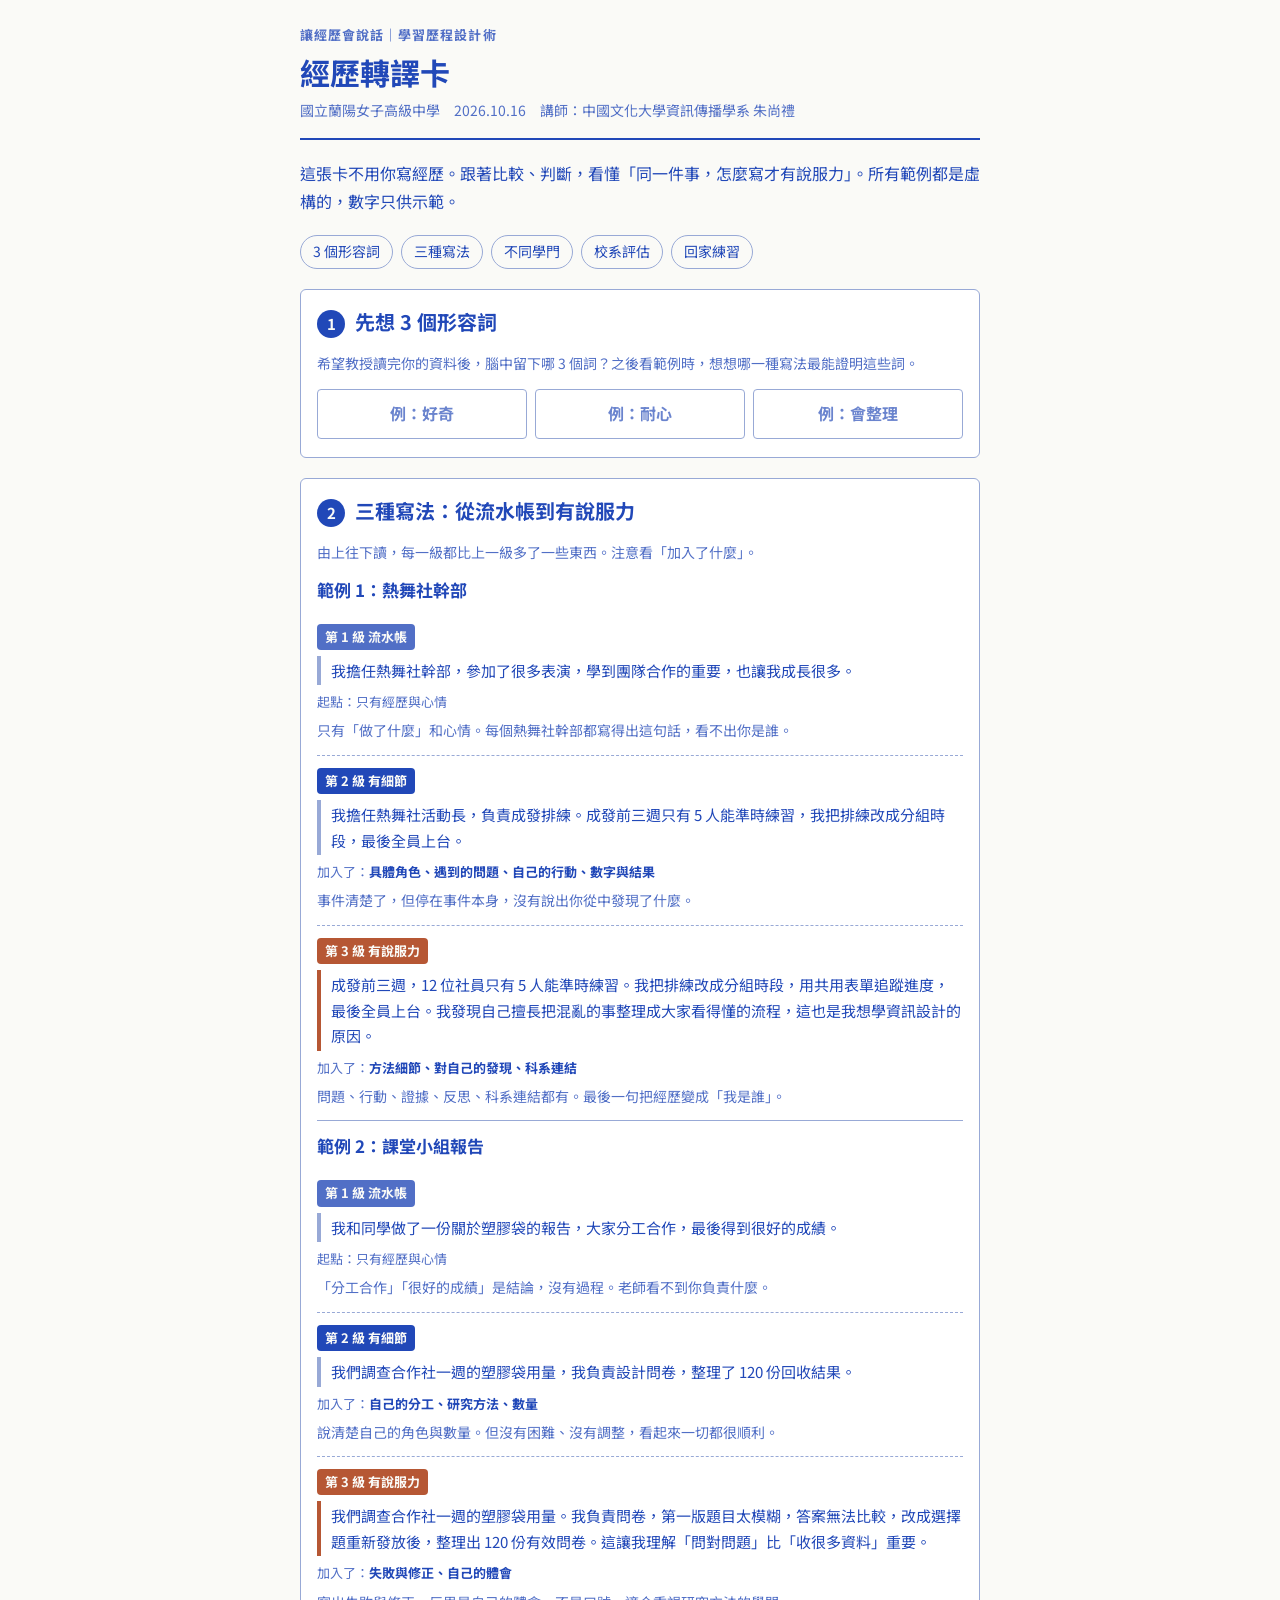
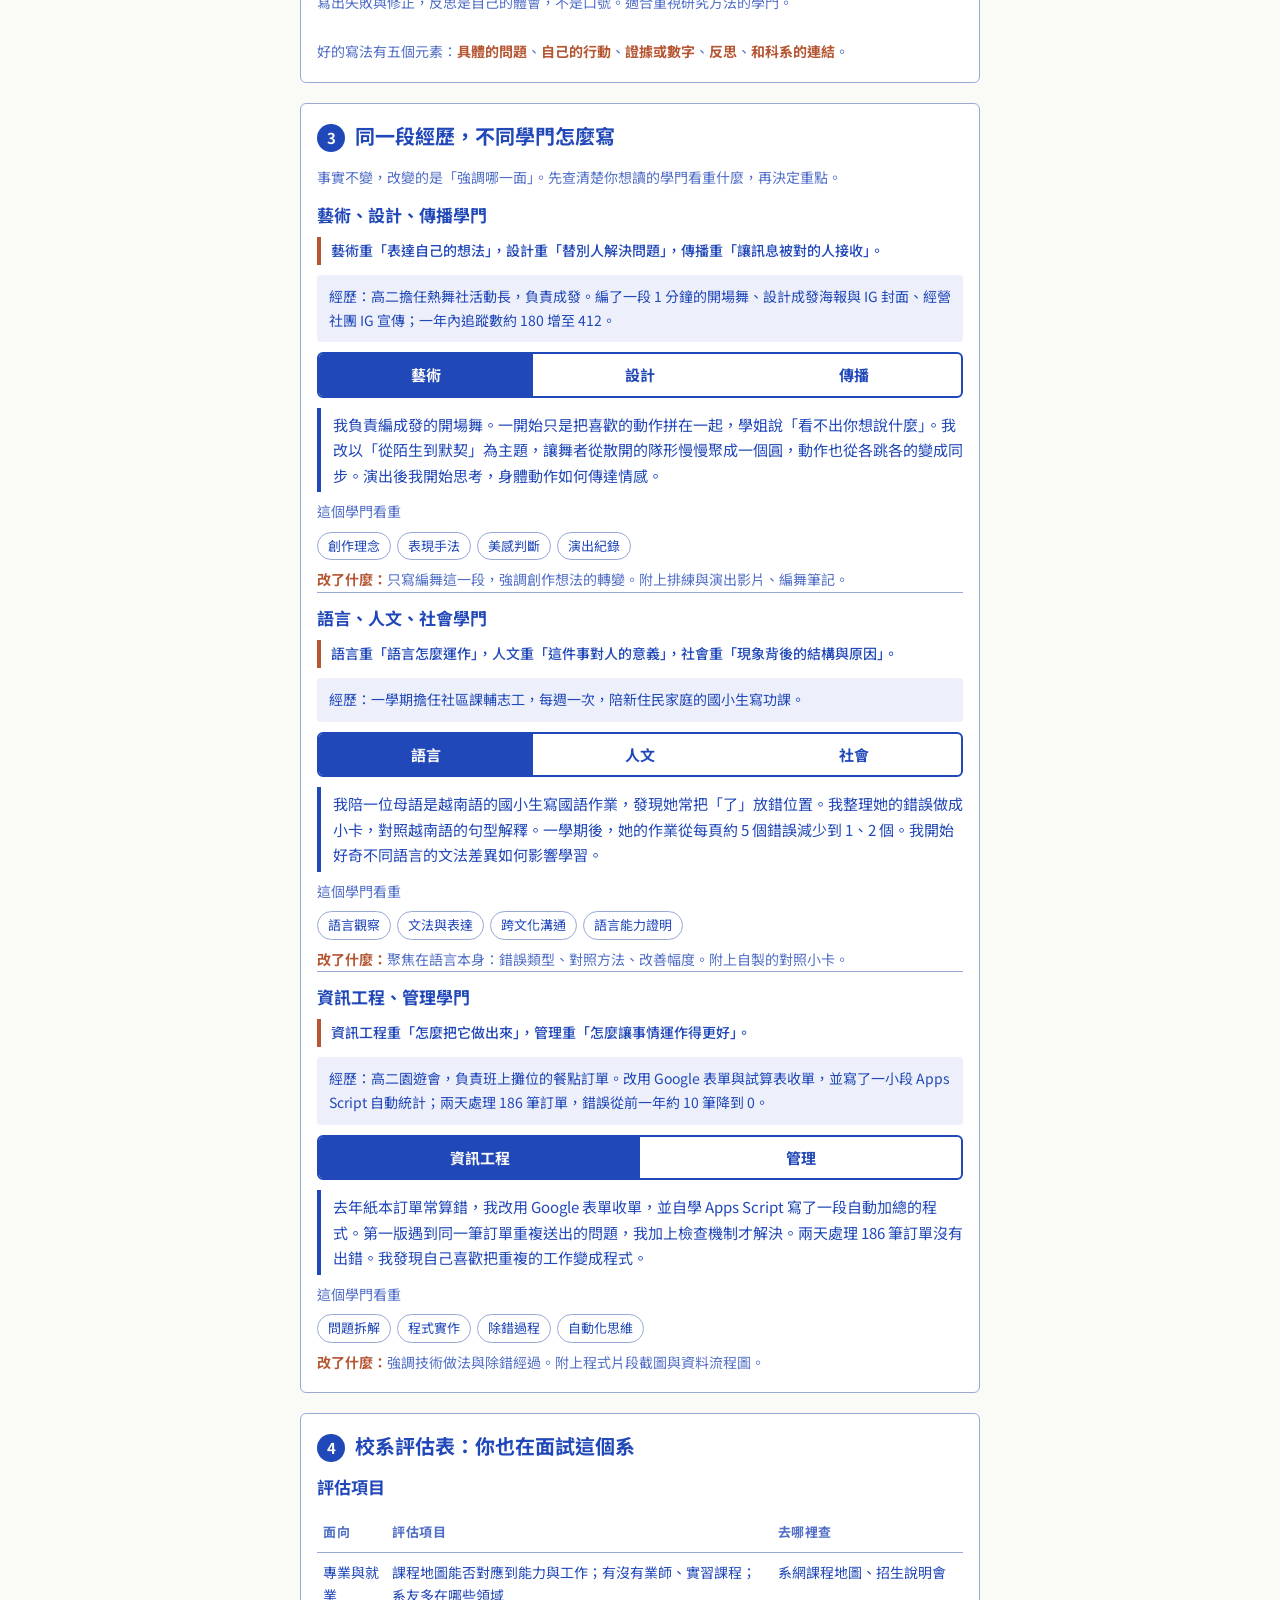
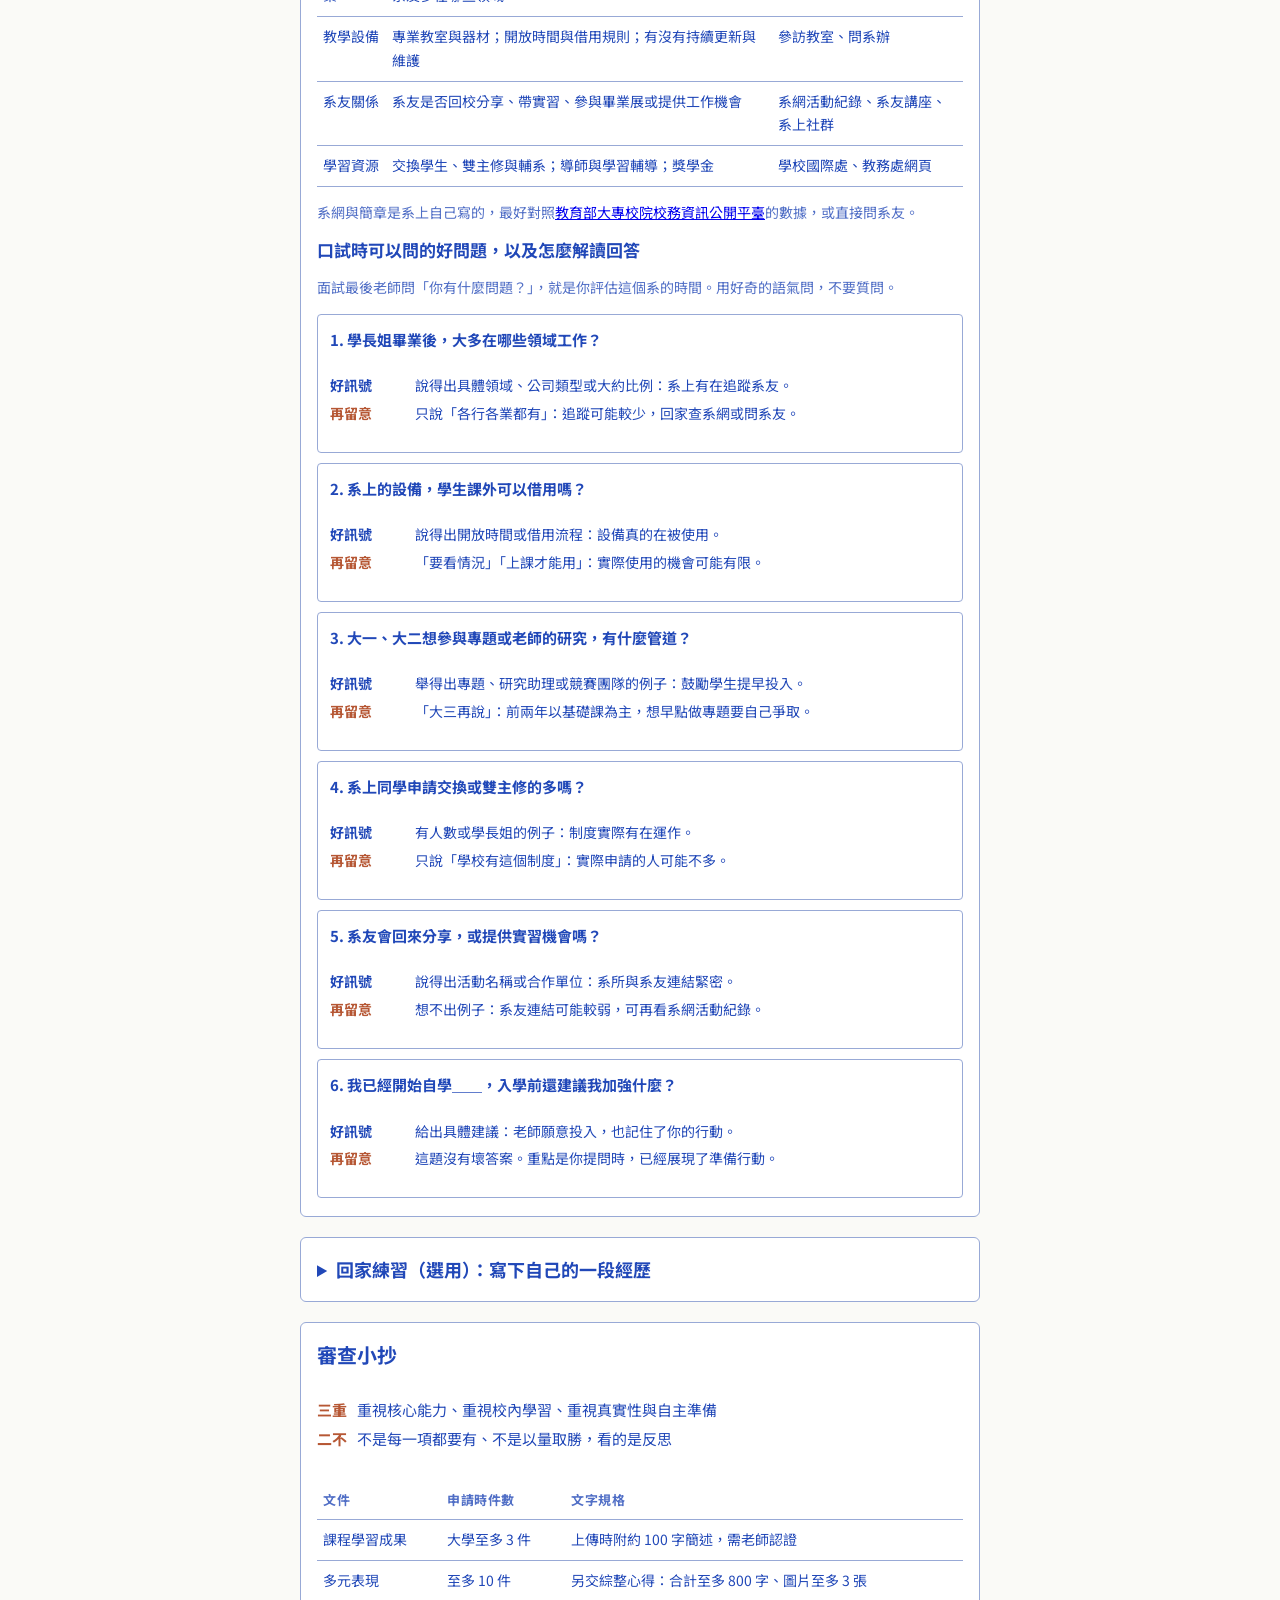
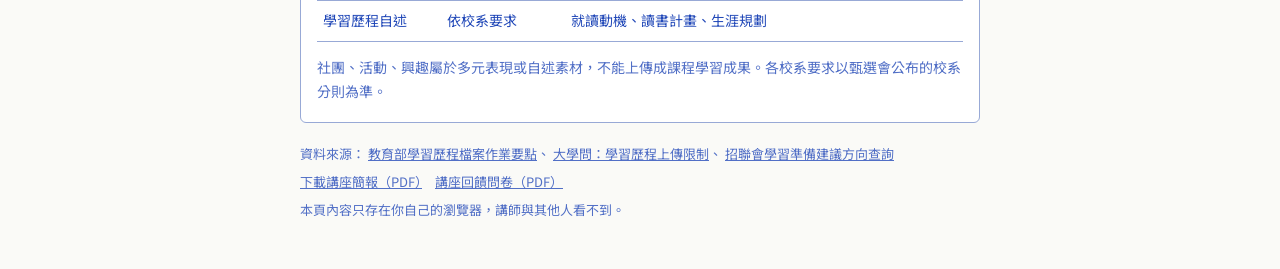
==== commit 98125706: "learning-portfolio：學門對照擴充為三組，新增回饋問卷 - 三種寫法改為兩個範例，依第 1、2、3 級順序呈現並標示新增元素 - 學門對照：藝術／設計／傳播、語言／人文／社會、資訊工程" ====
--- a/learning-portfolio/index.html
+++ b/learning-portfolio/index.html
@@ -64,6 +64,19 @@
 .revealed .opt.best .lv{color:var(--accent);font-weight:700}
 .verdict{font-size:14px}
 
+/* ladder */
+.ladder{display:flex;flex-direction:column;gap:0}
+.step{display:flex;flex-direction:column;gap:6px;padding:12px 0;border-top:1px dashed var(--soft)}
+.step:first-child{border-top:none}
+.step .lvl{font-weight:700;font-size:13px;color:var(--paper);background:var(--muted);border-radius:4px;padding:2px 8px;align-self:flex-start}
+.step.l2 .lvl{background:var(--ink)}
+.step.l3 .lvl{background:var(--accent)}
+.step.l3 blockquote{border-left-color:var(--accent)}
+.step blockquote{margin:0;border-left:4px solid var(--soft);padding:2px 0 2px 10px;font-size:15px}
+.step .add{font-size:13px;color:var(--muted)}
+.step .add b{color:var(--ink)}
+.step .why{font-size:14px;color:var(--muted)}
+.ghint{font-size:14px;font-weight:500;border-left:4px solid var(--accent);padding:2px 0 2px 10px}
 /* field comparison */
 .facts{background:var(--tint);border-radius:4px;padding:10px 12px;font-size:14px}
 .seg{display:flex;border:2px solid var(--ink);border-radius:6px;overflow:hidden}
@@ -129,8 +142,8 @@
   </section>
 
   <section id="s-three" aria-labelledby="h-three">
-    <h2 id="h-three"><span class="num">2</span>三種寫法，哪一個最好？</h2>
-    <p class="hint">每一題點選你覺得最有說服力的版本，就會看到三個版本的差別。</p>
+    <h2 id="h-three"><span class="num">2</span>三種寫法：從流水帳到有說服力</h2>
+    <p class="hint">由上往下讀，每一級都比上一級多了一些東西。注意看「加入了什麼」。</p>
     <div id="cases"></div>
     <p class="hint">好的寫法有五個元素：<b>具體的問題</b>、<b>自己的行動</b>、<b>證據或數字</b>、<b>反思</b>、<b>和科系的連結</b>。</p>
   </section>
@@ -217,7 +230,7 @@
       <a href="https://www.unews.com.tw/News/Info/7807" target="_blank" rel="noopener">大學問：學習歷程上傳限制</a>、
       <a href="https://www.cac.edu.tw/cacportal/jbcrc/LearningPortfolios_MultiQuery_ppa/index.php" target="_blank" rel="noopener">招聯會學習準備建議方向查詢</a>
     </p>
-    <p><a href="slides.pdf" target="_blank" rel="noopener">下載講座簡報（PDF）</a></p>
+    <p><a href="slides.pdf" target="_blank" rel="noopener">下載講座簡報（PDF）</a>　<a href="feedback.pdf" target="_blank" rel="noopener">講座回饋問卷（PDF）</a></p>
     <p>本頁內容只存在你自己的瀏覽器，講師與其他人看不到。</p>
   </footer>
 </div>
@@ -227,65 +240,70 @@
   const $=id=>document.getElementById(id);
   const esc=s=>s.replace(/[&<>"]/g,c=>({'&':'&amp;','<':'&lt;','>':'&gt;','"':'&quot;'}[c]));
 
-  /* ---------- 2. three versions ---------- */
-  const LV=['第 1 級：流水帳','第 2 級：有細節','第 3 級：有說服力'];
+  /* ---------- 2. three versions, low to high ---------- */
+  const LV=['第 1 級','第 2 級','第 3 級'];
+  const LVN=['流水帳','有細節','有說服力'];
   const CASES=[
-    {title:'熱舞社幹部',order:[1,2,0],v:[
-      ['我擔任熱舞社幹部，參加了很多表演，學到團隊合作的重要，也讓我成長很多。','只有「做了什麼」和心情。每個熱舞社幹部都能寫出這句話，看不出你是誰。'],
-      ['我擔任熱舞社活動長，負責成發排練。成發前三週只有 5 人能準時練習，我把排練改成分組時段，最後全員上台。','有角色、問題、行動和結果。但停在事件本身，沒有說出你從中發現了什麼。'],
-      ['成發前三週，12 位社員只有 5 人能準時練習。我把排練改成分組時段，用共用表單追蹤進度，最後全員上台。我發現自己擅長把混亂的事整理成大家看得懂的流程，這也是我想學資訊設計的原因。','問題、行動、證據、反思、科系連結都有。最後一句把經歷變成「我是誰」。']]},
-    {title:'課堂小組報告',order:[2,0,1],v:[
-      ['我和同學做了一份關於塑膠袋的報告，大家分工合作，最後得到很好的成績。','「分工合作」「很好的成績」是結論，沒有過程。老師看不到你負責什麼。'],
-      ['我們調查合作社一週的塑膠袋用量，我負責設計問卷，整理了 120 份回收結果。','說清楚自己的角色與數量。但沒有困難、沒有調整，看起來一切都很順利。'],
-      ['我們調查合作社一週的塑膠袋用量。我負責問卷，第一版題目太模糊，答案無法比較，改成選擇題重新發放後，整理出 120 份有效問卷。這讓我理解「問對問題」比「收很多資料」重要。','寫出失敗與修正，反思是自己的體會，不是口號。適合社會、傳播、管理等重視研究方法的學門。']]},
-    {title:'自主學習：影片剪輯',order:[0,2,1],v:[
-      ['我利用自主學習時間學習影片剪輯，學到很多技巧，覺得很有趣。','「很多技巧」「很有趣」無法驗證。自主學習最怕寫成心得日記。'],
-      ['我用 8 週自學剪輯軟體，完成 3 支班級活動影片，最長 3 分鐘。','有時間、數量、成果，可以附上作品連結。但看不出你在過程中學會判斷什麼。'],
-      ['我用 8 週自學剪輯，完成 3 支班級影片。第一支被同學說節奏太慢，我開始記錄觀眾在哪一秒離開，第三支把開頭縮短到 5 秒內。我想知道影像如何抓住觀眾的注意力。','從回饋到行動到改變，最後提出自己的好奇。記得附上作品連結，並開放公開閱覽。']]}
+    {title:'熱舞社幹部',v:[
+      ['我擔任熱舞社幹部，參加了很多表演，學到團隊合作的重要，也讓我成長很多。',[],'只有「做了什麼」和心情。每個熱舞社幹部都寫得出這句話，看不出你是誰。'],
+      ['我擔任熱舞社活動長，負責成發排練。成發前三週只有 5 人能準時練習，我把排練改成分組時段，最後全員上台。',['具體角色','遇到的問題','自己的行動','數字與結果'],'事件清楚了，但停在事件本身，沒有說出你從中發現了什麼。'],
+      ['成發前三週，12 位社員只有 5 人能準時練習。我把排練改成分組時段，用共用表單追蹤進度，最後全員上台。我發現自己擅長把混亂的事整理成大家看得懂的流程，這也是我想學資訊設計的原因。',['方法細節','對自己的發現','科系連結'],'問題、行動、證據、反思、科系連結都有。最後一句把經歷變成「我是誰」。']]},
+    {title:'課堂小組報告',v:[
+      ['我和同學做了一份關於塑膠袋的報告，大家分工合作，最後得到很好的成績。',[],'「分工合作」「很好的成績」是結論，沒有過程。老師看不到你負責什麼。'],
+      ['我們調查合作社一週的塑膠袋用量，我負責設計問卷，整理了 120 份回收結果。',['自己的分工','研究方法','數量'],'說清楚自己的角色與數量。但沒有困難、沒有調整，看起來一切都很順利。'],
+      ['我們調查合作社一週的塑膠袋用量。我負責問卷，第一版題目太模糊，答案無法比較，改成選擇題重新發放後，整理出 120 份有效問卷。這讓我理解「問對問題」比「收很多資料」重要。',['失敗與修正','自己的體會'],'寫出失敗與修正，反思是自己的體會，不是口號。適合重視研究方法的學門。']]}
   ];
   const casesBox=$('cases');
   CASES.forEach((c,ci)=>{
     const box=document.createElement('div'); box.className='case';
-    box.innerHTML='<h3>範例 '+(ci+1)+'：'+esc(c.title)+'</h3>';
-    const opts=document.createElement('div'); opts.className='opts';
-    const verdict=document.createElement('p'); verdict.className='verdict'; verdict.setAttribute('aria-live','polite');
-    c.order.forEach((lvl,pos)=>{
-      const b=document.createElement('button'); b.type='button'; b.className='opt'+(lvl===2?' best':'');
-      b.setAttribute('aria-pressed','false');
-      b.innerHTML='<span class="tag">'+'ABC'[pos]+'</span><span>'+esc(c.v[lvl][0])+'</span><span class="lv">'+LV[lvl]+'｜'+esc(c.v[lvl][1])+'</span>';
-      b.addEventListener('click',()=>{
-        opts.querySelectorAll('.opt').forEach(o=>o.setAttribute('aria-pressed','false'));
-        b.setAttribute('aria-pressed','true'); box.classList.add('revealed');
-        verdict.innerHTML=lvl===2?'<span class="ok">答對了。</span>這個版本最能讓老師看見「你是誰」。':'<span class="warn">再看一次。</span>標示「第 3 級」的版本多了什麼？';
-      });
-      opts.appendChild(b);
+    let h='<h3>範例 '+(ci+1)+'：'+esc(c.title)+'</h3><div class="ladder">';
+    c.v.forEach((x,l)=>{
+      h+='<div class="step l'+(l+1)+'"><span class="lvl">'+LV[l]+' '+LVN[l]+'</span><blockquote>'+esc(x[0])+'</blockquote>'+
+        '<p class="add">'+(x[1].length?'加入了：<b>'+x[1].map(esc).join('、')+'</b>':'起點：只有經歷與心情')+'</p><p class="why">'+esc(x[2])+'</p></div>';
     });
-    box.appendChild(opts); box.appendChild(verdict); casesBox.appendChild(box);
+    box.innerHTML=h+'</div>'; casesBox.appendChild(box);
   });
 
   /* ---------- 3. field comparison ---------- */
   const FIELDS=[
-    {title:'設計學門 vs 傳播學門',facts:'經歷：高一下接手熱舞社停更的 IG。參考他校帳號設計固定封面；每次練習錄 15 秒短片；發現觀眾愛看 NG 片段，先徵詢社員同意；一年內追蹤數約 180 增至 412。',
+    {title:'藝術、設計、傳播學門',hint:'藝術重「表達自己的想法」，設計重「替別人解決問題」，傳播重「讓訊息被對的人接收」。',
+     facts:'經歷：高二擔任熱舞社活動長，負責成發。編了一段 1 分鐘的開場舞、設計成發海報與 IG 封面、經營社團 IG 宣傳；一年內追蹤數約 180 增至 412。',
      tabs:[
-      {name:'設計學門',text:'我先分析他校熱舞社帳號的版面，發現經營得好的帳號都有一致的視覺系統，於是為社團設計固定的封面模板，統一字體與色彩。改版三次後，社員說「一眼就認得出是我們的貼文」。這讓我開始注意設計如何建立辨識度。',
-       focus:['視覺決策','設計過程','版本迭代','美感與一致性'],
-       change:'強調「為什麼這樣設計」與改版過程。附上三個版本的封面對照圖，比文字更有說服力。數據只當配角。'},
-      {name:'傳播學門',text:'我發現觀眾比較愛看練習的 NG 片段，於是調整內容策略。但有社員不想入鏡，我先徵詢同意，不願意的只拍背影。一年內追蹤數從約 180 增加到 412。我學到傳播不只追求觸及，也要尊重被拍攝的人。',
+      {name:'藝術',text:'我負責編成發的開場舞。一開始只是把喜歡的動作拼在一起，學姐說「看不出你想說什麼」。我改以「從陌生到默契」為主題，讓舞者從散開的隊形慢慢聚成一個圓，動作也從各跳各的變成同步。演出後我開始思考，身體動作如何傳達情感。',
+       focus:['創作理念','表現手法','美感判斷','演出紀錄'],
+       change:'只寫編舞這一段，強調創作想法的轉變。附上排練與演出影片、編舞筆記。'},
+      {name:'設計',text:'我負責成發海報與 IG 封面。先分析他校帳號，發現經營得好的帳號都有一致的視覺系統，於是統一字體、色彩與版型，讓海報和封面使用同一套設計。改版三次後，社員說「一眼就認得出是我們的貼文」。我開始注意設計如何建立辨識度。',
+       focus:['視覺決策','設計過程','版本迭代','使用者回饋'],
+       change:'只寫海報與封面，強調「為什麼這樣設計」與改版過程。附上三個版本的對照圖。'},
+      {name:'傳播',text:'我發現觀眾比較愛看練習的 NG 片段，於是調整 IG 的內容策略。但有社員不想入鏡，我先徵詢同意，不願意的只拍背影。一年內追蹤數從約 180 增加到 412。我學到傳播不只追求觸及，也要尊重被拍攝的人。',
        focus:['受眾分析','內容策略','成效數據','媒體倫理'],
-       change:'強調「觀眾是誰、訊息怎麼調整」，用數據說明成效，並加入媒體倫理的反思。附上洞察報告截圖。'}]},
-    {title:'語言學門 vs 社會學門',facts:'經歷：一學期擔任社區課輔志工，每週一次，陪新住民家庭的國小生寫功課。',
+       change:'只寫 IG 經營，強調觀眾是誰、訊息怎麼調整，並加入媒體倫理的反思。附上洞察報告截圖。'}]},
+    {title:'語言、人文、社會學門',hint:'語言重「語言怎麼運作」，人文重「這件事對人的意義」，社會重「現象背後的結構與原因」。',
+     facts:'經歷：一學期擔任社區課輔志工，每週一次，陪新住民家庭的國小生寫功課。',
      tabs:[
-      {name:'語言學門',text:'我陪一位母語是越南語的國小生寫國語作業，發現她常把「了」放錯位置。我整理她的錯誤做成小卡，對照越南語的句型解釋。一學期後，她的作業從每頁約 5 個錯誤減少到 1、2 個。我開始好奇不同語言的文法差異如何影響學習。',
-       focus:['語言觀察','跨文化溝通','文法與表達','語言能力證明'],
-       change:'聚焦在「語言本身」：錯誤類型、對照方法、改善幅度。可以附上自製的對照小卡。'},
-      {name:'社會學門',text:'課輔時我發現，8 位學生裡有 5 位的家長晚上要工作，沒有人陪寫功課。我訪談了 2 位家長，才知道他們不是不重視教育，而是工時太長。這讓我想了解家庭的經濟條件，如何影響孩子的學習機會。',
+      {name:'語言',text:'我陪一位母語是越南語的國小生寫國語作業，發現她常把「了」放錯位置。我整理她的錯誤做成小卡，對照越南語的句型解釋。一學期後，她的作業從每頁約 5 個錯誤減少到 1、2 個。我開始好奇不同語言的文法差異如何影響學習。',
+       focus:['語言觀察','文法與表達','跨文化溝通','語言能力證明'],
+       change:'聚焦在語言本身：錯誤類型、對照方法、改善幅度。附上自製的對照小卡。'},
+      {name:'人文',text:'她的媽媽會教她越南童謠，但她說在學校不想被同學聽到她講越南語。這句話讓我很在意。我開始閱讀移民相關的文章與小說，思考語言、記憶與身分認同的關係，也把這段觀察寫成一篇散文，投稿校刊。',
+       focus:['文化詮釋','閱讀與寫作','價值反思','身分與記憶'],
+       change:'聚焦在這件事對人的意義，用閱讀與寫作深化反思。附上散文作品與閱讀清單。'},
+      {name:'社會',text:'課輔時我發現，8 位學生裡有 5 位的家長晚上要工作，沒有人陪寫功課。我訪談了 2 位家長，才知道他們不是不重視教育，而是工時太長。這讓我想了解家庭的經濟條件，如何影響孩子的學習機會。',
        focus:['社會觀察','提出問題','訪談等田野資料','結構性思考'],
-       change:'聚焦在「現象背後的原因」：從個人觀察走到社會結構，並展現蒐集資料的方法。避免寫成單純的愛心故事。'}]}
+       change:'從個人觀察走到社會結構，並展現蒐集資料的方法。避免寫成單純的愛心故事。'}]},
+    {title:'資訊工程、管理學門',hint:'資訊工程重「怎麼把它做出來」，管理重「怎麼讓事情運作得更好」。',
+     facts:'經歷：高二園遊會，負責班上攤位的餐點訂單。改用 Google 表單與試算表收單，並寫了一小段 Apps Script 自動統計；兩天處理 186 筆訂單，錯誤從前一年約 10 筆降到 0。',
+     tabs:[
+      {name:'資訊工程',text:'去年紙本訂單常算錯，我改用 Google 表單收單，並自學 Apps Script 寫了一段自動加總的程式。第一版遇到同一筆訂單重複送出的問題，我加上檢查機制才解決。兩天處理 186 筆訂單沒有出錯。我發現自己喜歡把重複的工作變成程式。',
+       focus:['問題拆解','程式實作','除錯過程','自動化思維'],
+       change:'強調技術做法與除錯經過。附上程式片段截圖與資料流程圖。'},
+      {name:'管理',text:'我發現去年攤位最大的問題不是餐點，而是訂單流程混亂。我重新規劃收單、備餐、取餐三個站，並依尖峰時段排班。兩天處理 186 筆訂單，錯誤從去年約 10 筆降到 0。我學到好的流程比多加人手更有效。',
+       focus:['流程規劃','分工排班','效率與成本','成果指標'],
+       change:'強調流程與人的安排，表單和程式只是工具。附上流程圖與排班表。'}]}
   ];
   const fieldsBox=$('fields');
   FIELDS.forEach((f,fi)=>{
     const box=document.createElement('div'); box.className='case';
-    box.innerHTML='<h3>'+esc(f.title)+'</h3><p class="facts">'+esc(f.facts)+'</p>';
+    box.innerHTML='<h3>'+esc(f.title)+'</h3><p class="ghint">'+esc(f.hint)+'</p><p class="facts">'+esc(f.facts)+'</p>';
     const seg=document.createElement('div'); seg.className='seg'; seg.setAttribute('role','tablist'); seg.setAttribute('aria-label',f.title);
     const panel=document.createElement('div'); panel.className='version'; panel.setAttribute('role','tabpanel');
     const show=i=>{
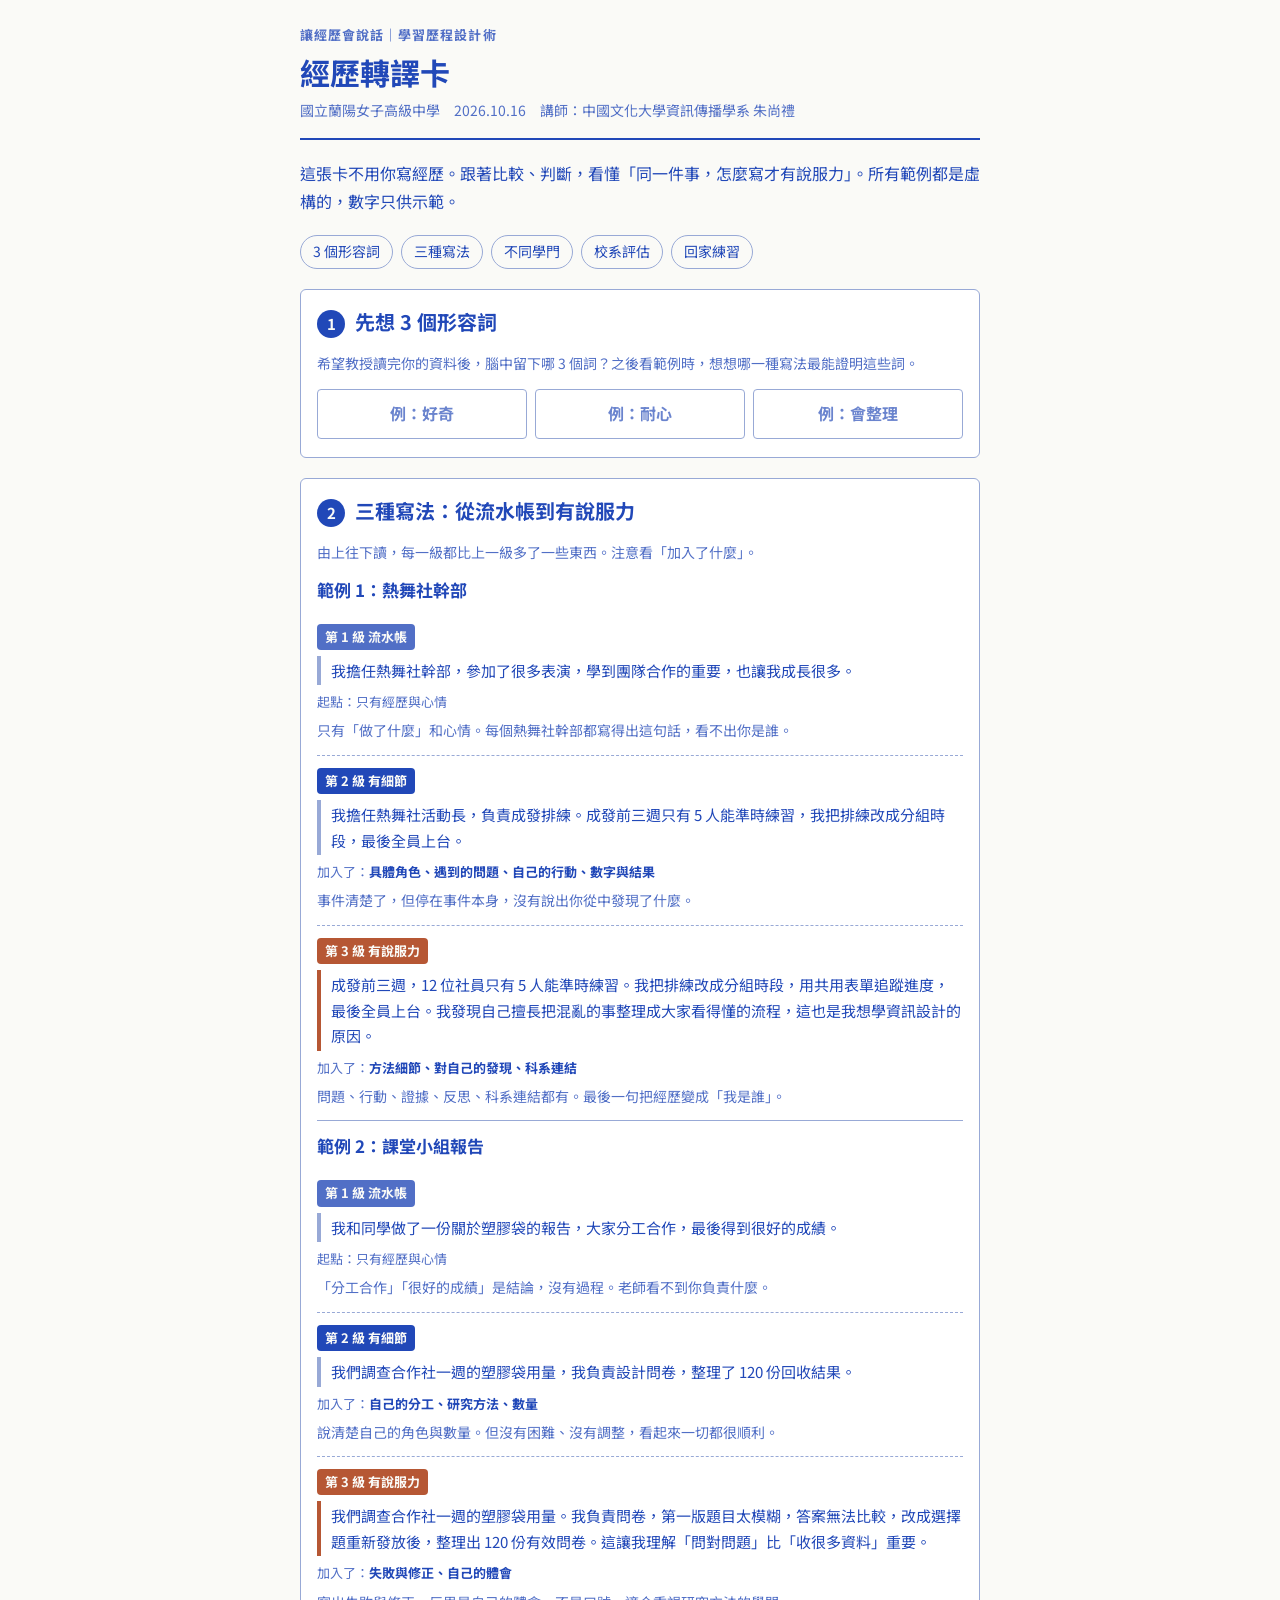
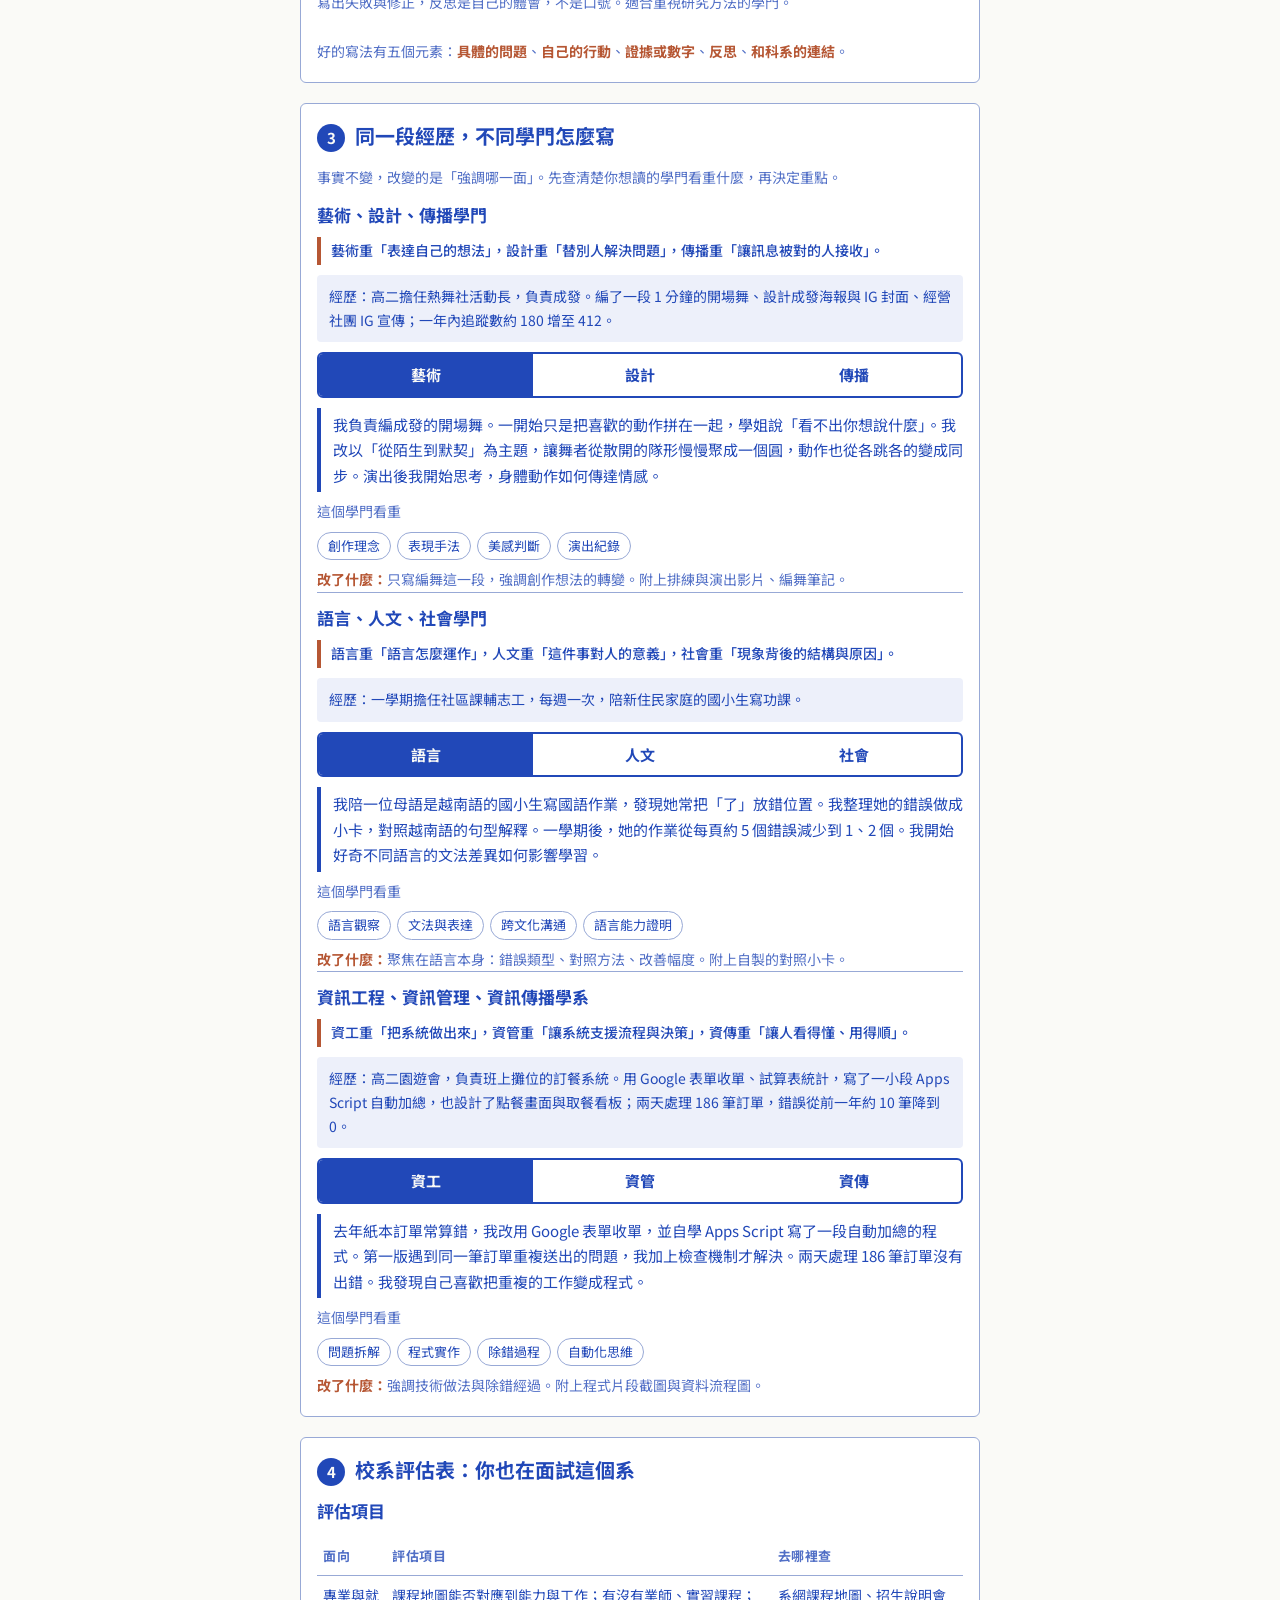
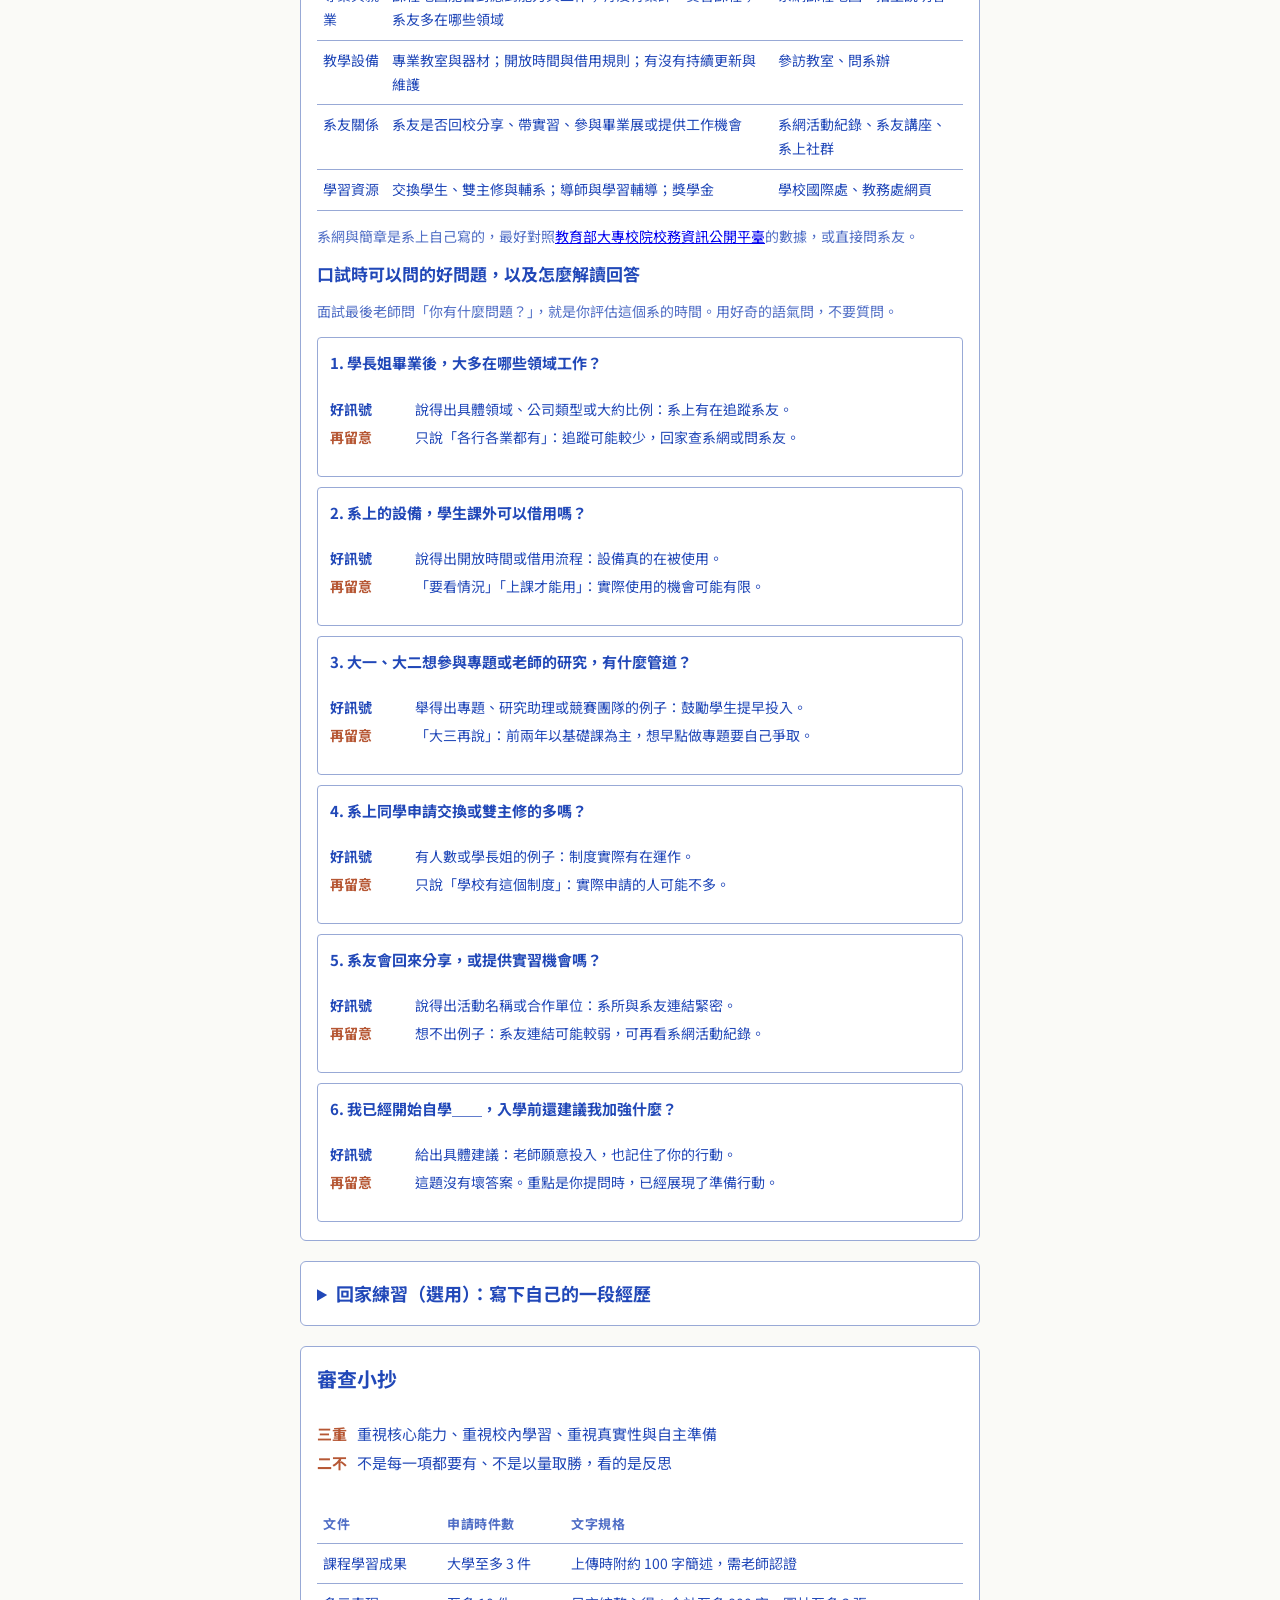
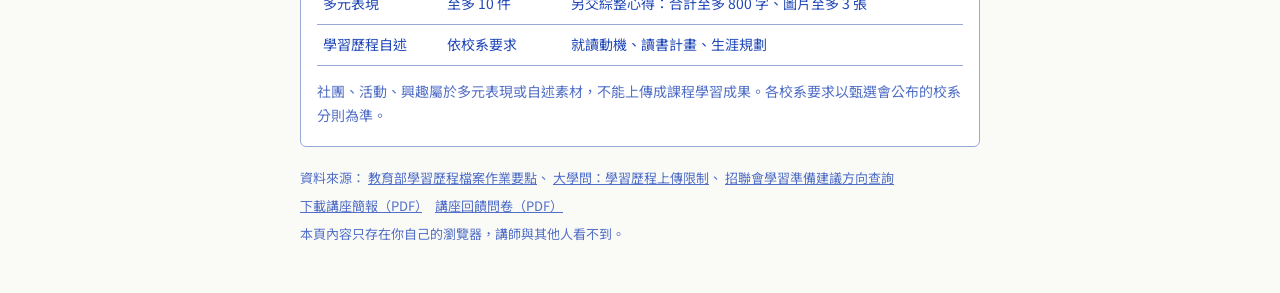
==== commit d62e7108: "learning-portfolio：資訊類學門改為資工、資管、資傳三系對照 Co-Authored-By: Claude Opus 5.5 <noreply@anthropic.com> Claud" ====
--- a/learning-portfolio/index.html
+++ b/learning-portfolio/index.html
@@ -290,15 +290,18 @@
       {name:'社會',text:'課輔時我發現，8 位學生裡有 5 位的家長晚上要工作，沒有人陪寫功課。我訪談了 2 位家長，才知道他們不是不重視教育，而是工時太長。這讓我想了解家庭的經濟條件，如何影響孩子的學習機會。',
        focus:['社會觀察','提出問題','訪談等田野資料','結構性思考'],
        change:'從個人觀察走到社會結構，並展現蒐集資料的方法。避免寫成單純的愛心故事。'}]},
-    {title:'資訊工程、管理學門',hint:'資訊工程重「怎麼把它做出來」，管理重「怎麼讓事情運作得更好」。',
-     facts:'經歷：高二園遊會，負責班上攤位的餐點訂單。改用 Google 表單與試算表收單，並寫了一小段 Apps Script 自動統計；兩天處理 186 筆訂單，錯誤從前一年約 10 筆降到 0。',
+    {title:'資訊工程、資訊管理、資訊傳播學系',hint:'資工重「把系統做出來」，資管重「讓系統支援流程與決策」，資傳重「讓人看得懂、用得順」。',
+     facts:'經歷：高二園遊會，負責班上攤位的訂餐系統。用 Google 表單收單、試算表統計，寫了一小段 Apps Script 自動加總，也設計了點餐畫面與取餐看板；兩天處理 186 筆訂單，錯誤從前一年約 10 筆降到 0。',
      tabs:[
-      {name:'資訊工程',text:'去年紙本訂單常算錯，我改用 Google 表單收單，並自學 Apps Script 寫了一段自動加總的程式。第一版遇到同一筆訂單重複送出的問題，我加上檢查機制才解決。兩天處理 186 筆訂單沒有出錯。我發現自己喜歡把重複的工作變成程式。',
+      {name:'資工',text:'去年紙本訂單常算錯，我改用 Google 表單收單，並自學 Apps Script 寫了一段自動加總的程式。第一版遇到同一筆訂單重複送出的問題，我加上檢查機制才解決。兩天處理 186 筆訂單沒有出錯。我發現自己喜歡把重複的工作變成程式。',
        focus:['問題拆解','程式實作','除錯過程','自動化思維'],
        change:'強調技術做法與除錯經過。附上程式片段截圖與資料流程圖。'},
-      {name:'管理',text:'我發現去年攤位最大的問題不是餐點，而是訂單流程混亂。我重新規劃收單、備餐、取餐三個站，並依尖峰時段排班。兩天處理 186 筆訂單，錯誤從去年約 10 筆降到 0。我學到好的流程比多加人手更有效。',
-       focus:['流程規劃','分工排班','效率與成本','成果指標'],
-       change:'強調流程與人的安排，表單和程式只是工具。附上流程圖與排班表。'}]}
+      {name:'資管',text:'我分析去年攤位的訂單流程，發現問題出在紙本傳遞與人工加總。我用表單和試算表重新設計收單、備餐、取餐的資料流程，並依尖峰時段排班。兩天處理 186 筆訂單，錯誤從約 10 筆降到 0。我學到資訊系統要先懂流程與人，才能真正發揮效益。',
+       focus:['系統分析','流程改善','資料應用','組織效益'],
+       change:'強調流程怎麼被資料改善，程式只是工具。附上改善前後的流程圖與排班表。'},
+      {name:'資傳',text:'我負責設計點餐畫面。第一版選項太多，同學常點錯，我改成依類別分頁、加上餐點照片，並在攤位放一張大字看板說明取餐號碼。兩天處理 186 筆訂單，錯誤從約 10 筆降到 0。我發現好的介面能讓人不用解釋就會用。',
+       focus:['使用者體驗','介面設計','資訊視覺化','訊息溝通'],
+       change:'強調使用者怎麼看、怎麼用，以及改版的理由。附上點餐畫面改版前後的截圖。'}]}
   ];
   const fieldsBox=$('fields');
   FIELDS.forEach((f,fi)=>{
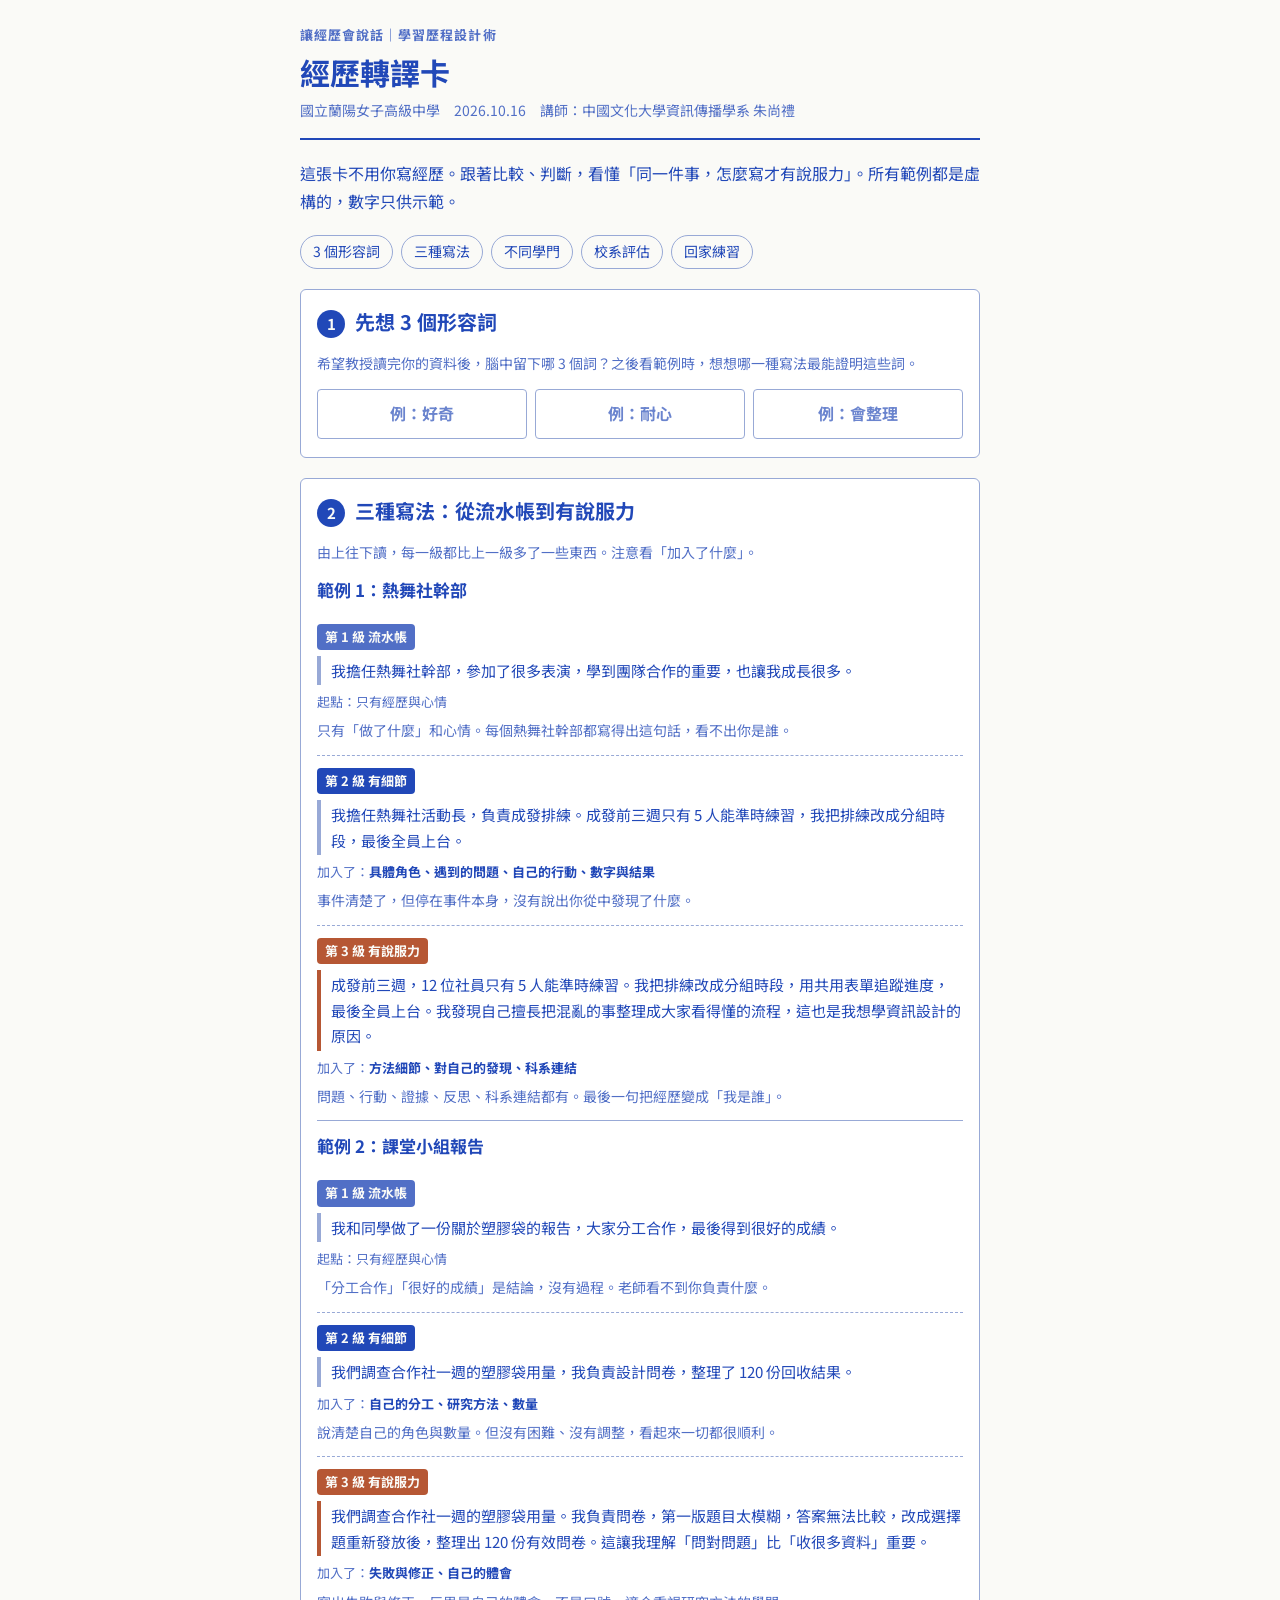
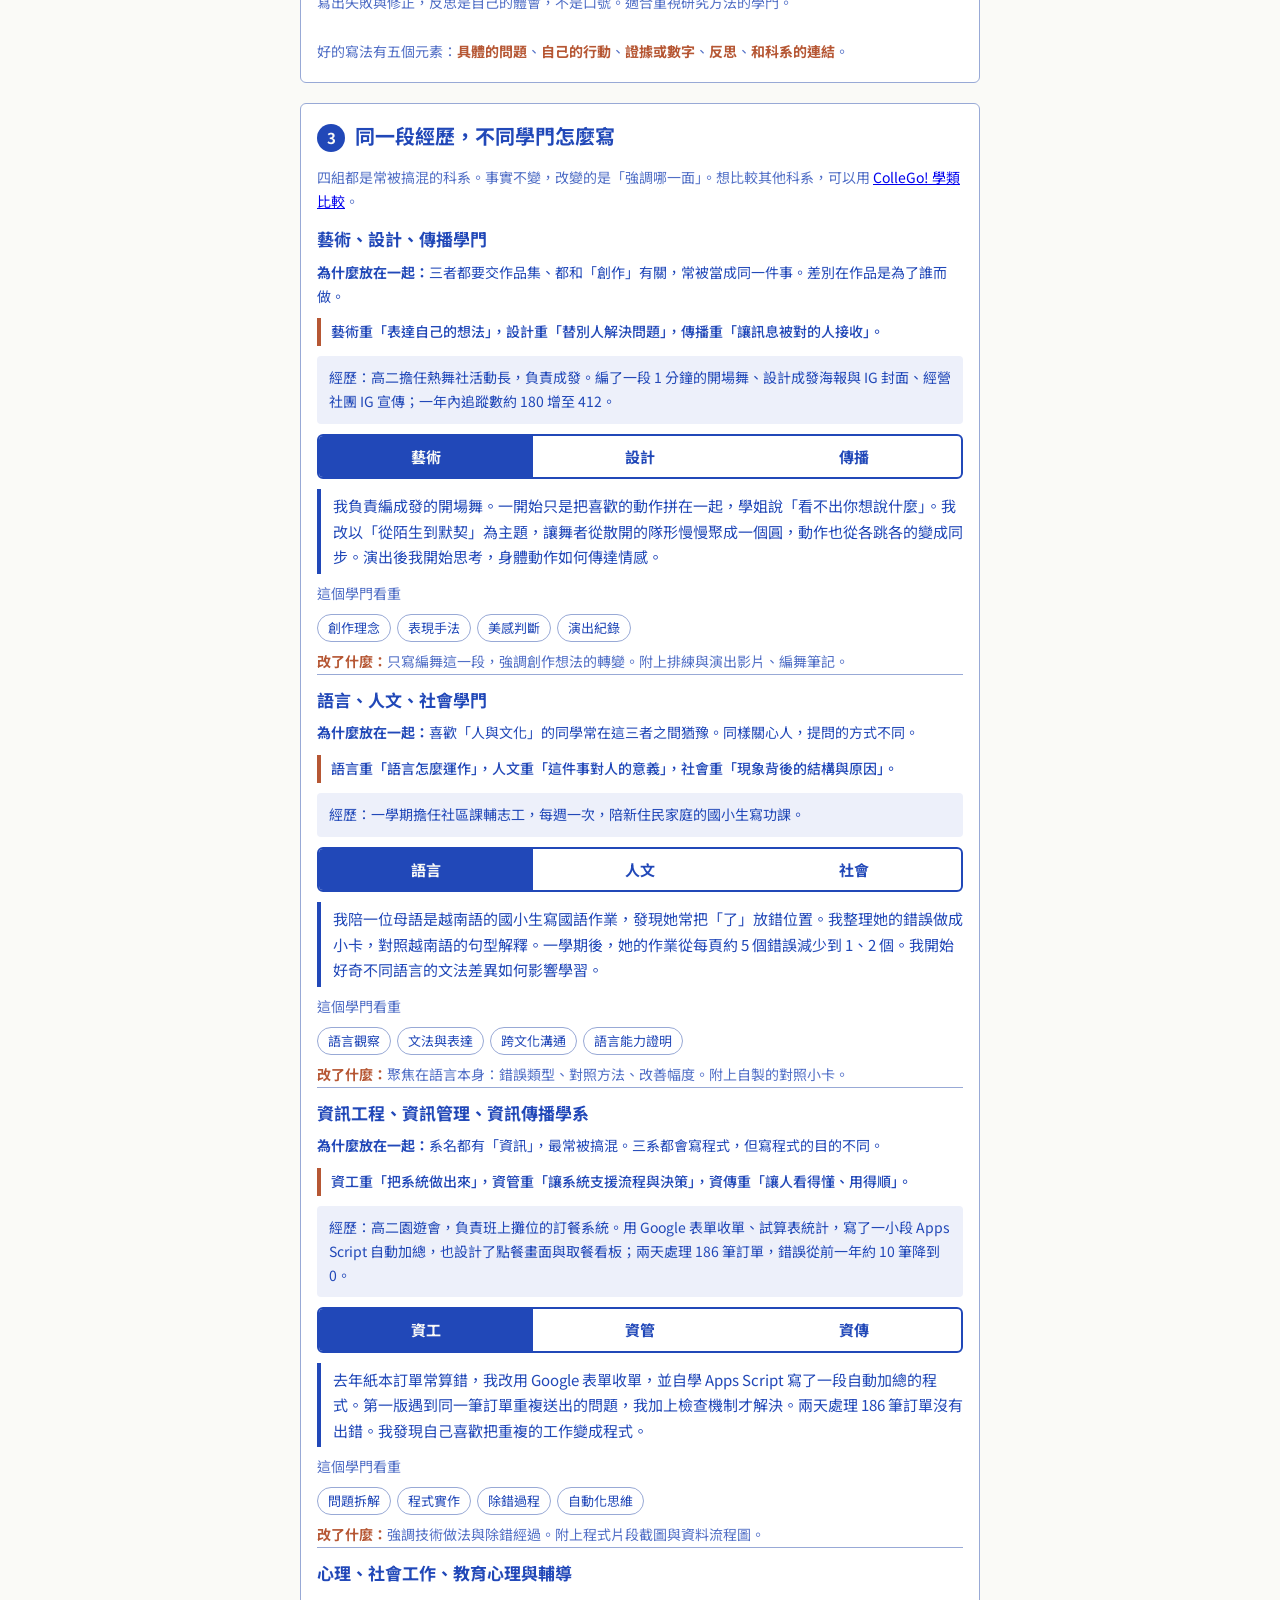
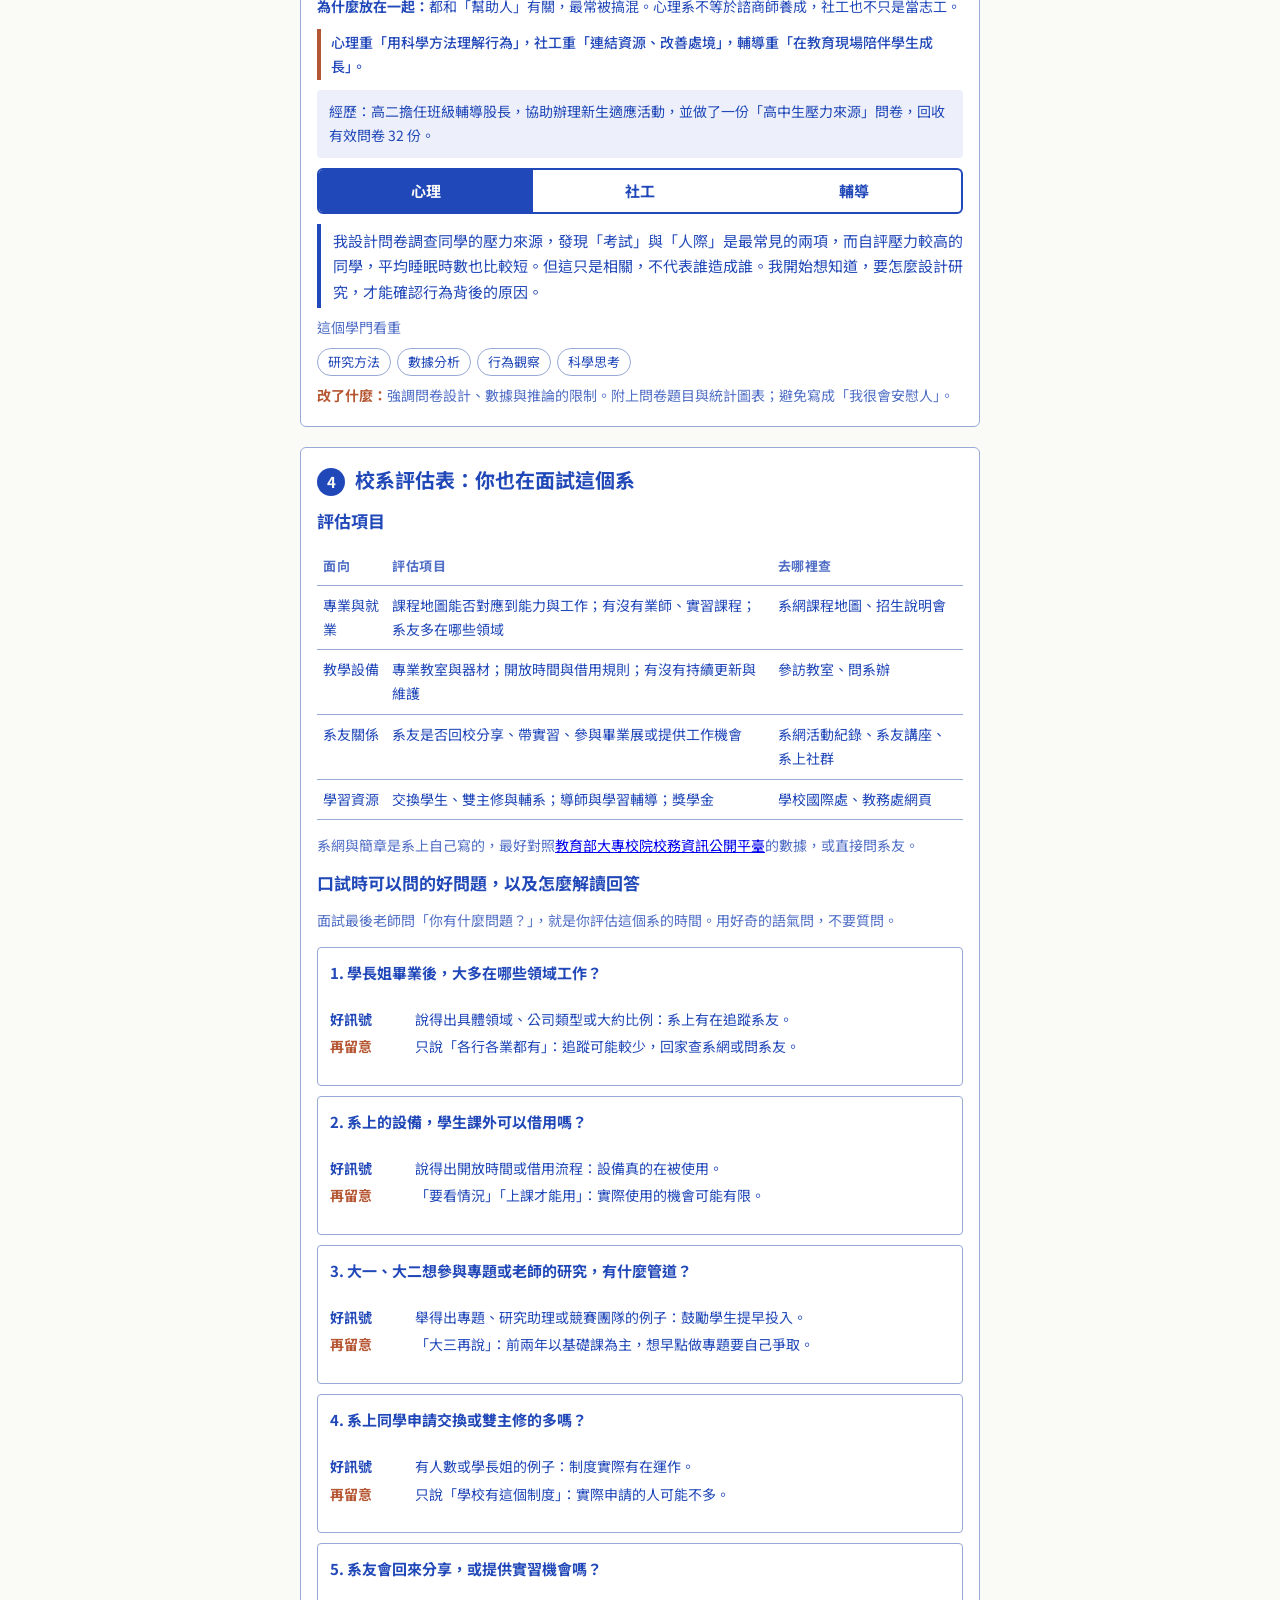
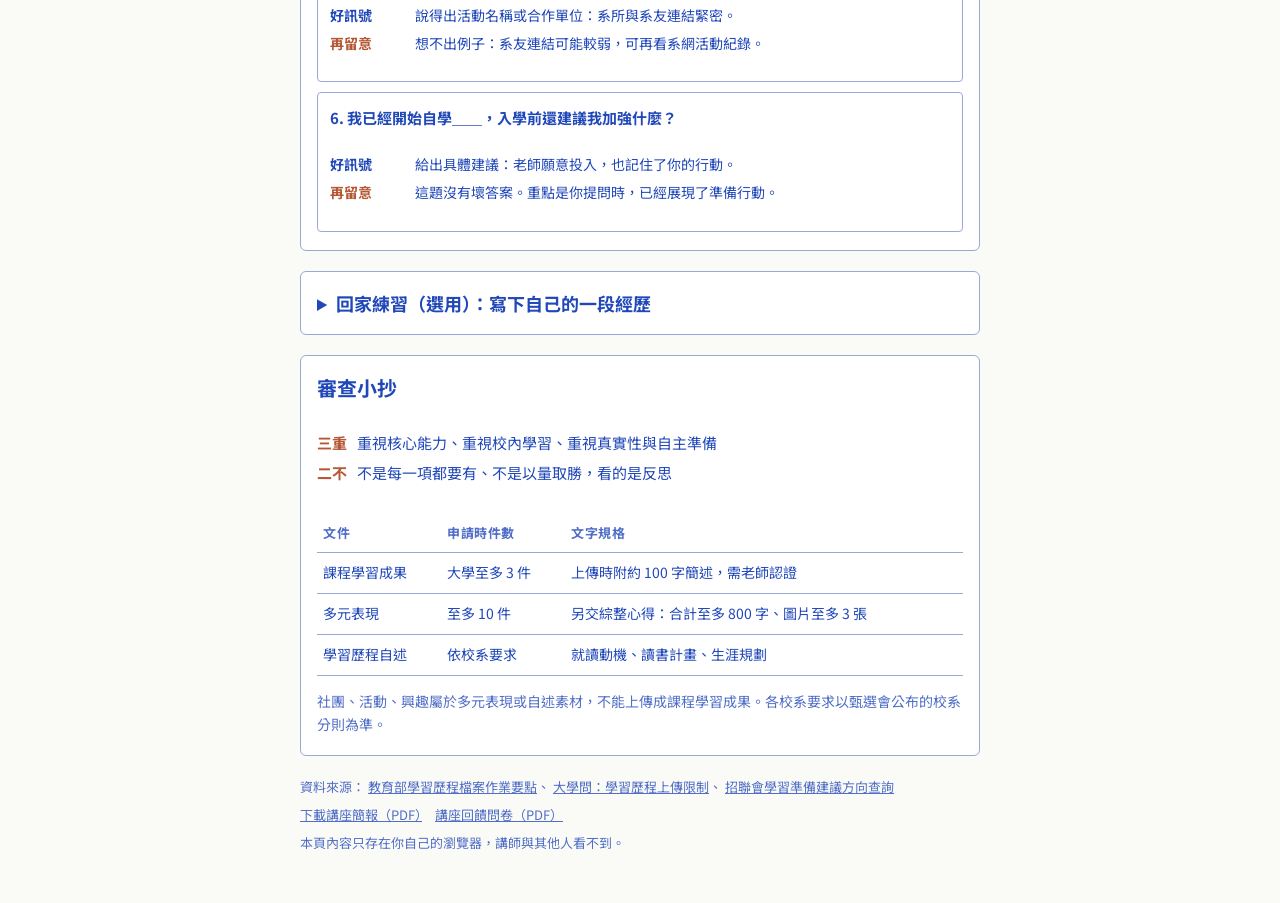
==== commit 8a6d3ac1: "learning-portfolio：新增心理／社工／輔導對照，每組加上分組理由 Co-Authored-By: Claude Opus 5.5 <noreply@anthropic.com> Cla" ====
--- a/learning-portfolio/index.html
+++ b/learning-portfolio/index.html
@@ -78,6 +78,8 @@
 .step .why{font-size:14px;color:var(--muted)}
 .ghint{font-size:14px;font-weight:500;border-left:4px solid var(--accent);padding:2px 0 2px 10px}
 /* field comparison */
+#fields .why{font-size:14px}
+#fields .why b{color:var(--ink)}
 .facts{background:var(--tint);border-radius:4px;padding:10px 12px;font-size:14px}
 .seg{display:flex;border:2px solid var(--ink);border-radius:6px;overflow:hidden}
 .seg button{flex:1;border:none;border-radius:0;background:transparent;color:var(--ink);padding:8px 10px}
@@ -150,7 +152,7 @@
 
   <section id="s-field" aria-labelledby="h-field">
     <h2 id="h-field"><span class="num">3</span>同一段經歷，不同學門怎麼寫</h2>
-    <p class="hint">事實不變，改變的是「強調哪一面」。先查清楚你想讀的學門看重什麼，再決定重點。</p>
+    <p class="hint">四組都是常被搞混的科系。事實不變，改變的是「強調哪一面」。想比較其他科系，可以用 <a href="https://collego.edu.tw/" target="_blank" rel="noopener">ColleGo! 學類比較</a>。</p>
     <div id="fields"></div>
   </section>
 
@@ -266,7 +268,7 @@
 
   /* ---------- 3. field comparison ---------- */
   const FIELDS=[
-    {title:'藝術、設計、傳播學門',hint:'藝術重「表達自己的想法」，設計重「替別人解決問題」，傳播重「讓訊息被對的人接收」。',
+    {title:'藝術、設計、傳播學門',why:'三者都要交作品集、都和「創作」有關，常被當成同一件事。差別在作品是為了誰而做。',hint:'藝術重「表達自己的想法」，設計重「替別人解決問題」，傳播重「讓訊息被對的人接收」。',
      facts:'經歷：高二擔任熱舞社活動長，負責成發。編了一段 1 分鐘的開場舞、設計成發海報與 IG 封面、經營社團 IG 宣傳；一年內追蹤數約 180 增至 412。',
      tabs:[
       {name:'藝術',text:'我負責編成發的開場舞。一開始只是把喜歡的動作拼在一起，學姐說「看不出你想說什麼」。我改以「從陌生到默契」為主題，讓舞者從散開的隊形慢慢聚成一個圓，動作也從各跳各的變成同步。演出後我開始思考，身體動作如何傳達情感。',
@@ -278,7 +280,7 @@
       {name:'傳播',text:'我發現觀眾比較愛看練習的 NG 片段，於是調整 IG 的內容策略。但有社員不想入鏡，我先徵詢同意，不願意的只拍背影。一年內追蹤數從約 180 增加到 412。我學到傳播不只追求觸及，也要尊重被拍攝的人。',
        focus:['受眾分析','內容策略','成效數據','媒體倫理'],
        change:'只寫 IG 經營，強調觀眾是誰、訊息怎麼調整，並加入媒體倫理的反思。附上洞察報告截圖。'}]},
-    {title:'語言、人文、社會學門',hint:'語言重「語言怎麼運作」，人文重「這件事對人的意義」，社會重「現象背後的結構與原因」。',
+    {title:'語言、人文、社會學門',why:'喜歡「人與文化」的同學常在這三者之間猶豫。同樣關心人，提問的方式不同。',hint:'語言重「語言怎麼運作」，人文重「這件事對人的意義」，社會重「現象背後的結構與原因」。',
      facts:'經歷：一學期擔任社區課輔志工，每週一次，陪新住民家庭的國小生寫功課。',
      tabs:[
       {name:'語言',text:'我陪一位母語是越南語的國小生寫國語作業，發現她常把「了」放錯位置。我整理她的錯誤做成小卡，對照越南語的句型解釋。一學期後，她的作業從每頁約 5 個錯誤減少到 1、2 個。我開始好奇不同語言的文法差異如何影響學習。',
@@ -290,7 +292,7 @@
       {name:'社會',text:'課輔時我發現，8 位學生裡有 5 位的家長晚上要工作，沒有人陪寫功課。我訪談了 2 位家長，才知道他們不是不重視教育，而是工時太長。這讓我想了解家庭的經濟條件，如何影響孩子的學習機會。',
        focus:['社會觀察','提出問題','訪談等田野資料','結構性思考'],
        change:'從個人觀察走到社會結構，並展現蒐集資料的方法。避免寫成單純的愛心故事。'}]},
-    {title:'資訊工程、資訊管理、資訊傳播學系',hint:'資工重「把系統做出來」，資管重「讓系統支援流程與決策」，資傳重「讓人看得懂、用得順」。',
+    {title:'資訊工程、資訊管理、資訊傳播學系',why:'系名都有「資訊」，最常被搞混。三系都會寫程式，但寫程式的目的不同。',hint:'資工重「把系統做出來」，資管重「讓系統支援流程與決策」，資傳重「讓人看得懂、用得順」。',
      facts:'經歷：高二園遊會，負責班上攤位的訂餐系統。用 Google 表單收單、試算表統計，寫了一小段 Apps Script 自動加總，也設計了點餐畫面與取餐看板；兩天處理 186 筆訂單，錯誤從前一年約 10 筆降到 0。',
      tabs:[
       {name:'資工',text:'去年紙本訂單常算錯，我改用 Google 表單收單，並自學 Apps Script 寫了一段自動加總的程式。第一版遇到同一筆訂單重複送出的問題，我加上檢查機制才解決。兩天處理 186 筆訂單沒有出錯。我發現自己喜歡把重複的工作變成程式。',
@@ -301,12 +303,24 @@
        change:'強調流程怎麼被資料改善，程式只是工具。附上改善前後的流程圖與排班表。'},
       {name:'資傳',text:'我負責設計點餐畫面。第一版選項太多，同學常點錯，我改成依類別分頁、加上餐點照片，並在攤位放一張大字看板說明取餐號碼。兩天處理 186 筆訂單，錯誤從約 10 筆降到 0。我發現好的介面能讓人不用解釋就會用。',
        focus:['使用者體驗','介面設計','資訊視覺化','訊息溝通'],
-       change:'強調使用者怎麼看、怎麼用，以及改版的理由。附上點餐畫面改版前後的截圖。'}]}
+       change:'強調使用者怎麼看、怎麼用，以及改版的理由。附上點餐畫面改版前後的截圖。'}]},
+    {title:'心理、社會工作、教育心理與輔導',why:'都和「幫助人」有關，最常被搞混。心理系不等於諮商師養成，社工也不只是當志工。',hint:'心理重「用科學方法理解行為」，社工重「連結資源、改善處境」，輔導重「在教育現場陪伴學生成長」。',
+     facts:'經歷：高二擔任班級輔導股長，協助辦理新生適應活動，並做了一份「高中生壓力來源」問卷，回收有效問卷 32 份。',
+     tabs:[
+      {name:'心理',text:'我設計問卷調查同學的壓力來源，發現「考試」與「人際」是最常見的兩項，而自評壓力較高的同學，平均睡眠時數也比較短。但這只是相關，不代表誰造成誰。我開始想知道，要怎麼設計研究，才能確認行為背後的原因。',
+       focus:['研究方法','數據分析','行為觀察','科學思考'],
+       change:'強調問卷設計、數據與推論的限制。附上問卷題目與統計圖表；避免寫成「我很會安慰人」。'},
+      {name:'社工',text:'辦新生適應活動時，我發現轉學生最缺的是「知道可以找誰」。我和輔導室討論後，整理一份校內資源清單，並協助配對願意陪伴的學長姐，過程中先徵求當事人同意、不公開個人狀況。我學到助人要先看見需求，再連結資源。',
+       focus:['需求評估','資源連結','助人倫理','團隊合作'],
+       change:'強調看見需求與連結資源，並寫出保密等倫理考量。附上資源清單（去除個資）。'},
+      {name:'輔導',text:'我負責設計新生適應活動的小團體遊戲。第一次辦完，回饋單顯示大家玩得開心，卻沒有比較認識彼此。我把活動改成兩兩分享再輪換，第二梯次「認識至少 3 位新朋友」的人數明顯增加。我開始對「怎麼設計活動，幫助學生成長」感興趣。',
+       focus:['活動設計','傾聽與同理','教育情境','回饋修正'],
+       change:'強調在教育現場設計活動、依回饋修正。附上活動流程與回饋單統計。'}]}
   ];
   const fieldsBox=$('fields');
   FIELDS.forEach((f,fi)=>{
     const box=document.createElement('div'); box.className='case';
-    box.innerHTML='<h3>'+esc(f.title)+'</h3><p class="ghint">'+esc(f.hint)+'</p><p class="facts">'+esc(f.facts)+'</p>';
+    box.innerHTML='<h3>'+esc(f.title)+'</h3><p class="why"><b>為什麼放在一起：</b>'+esc(f.why)+'</p><p class="ghint">'+esc(f.hint)+'</p><p class="facts">'+esc(f.facts)+'</p>';
     const seg=document.createElement('div'); seg.className='seg'; seg.setAttribute('role','tablist'); seg.setAttribute('aria-label',f.title);
     const panel=document.createElement('div'); panel.className='version'; panel.setAttribute('role','tabpanel');
     const show=i=>{
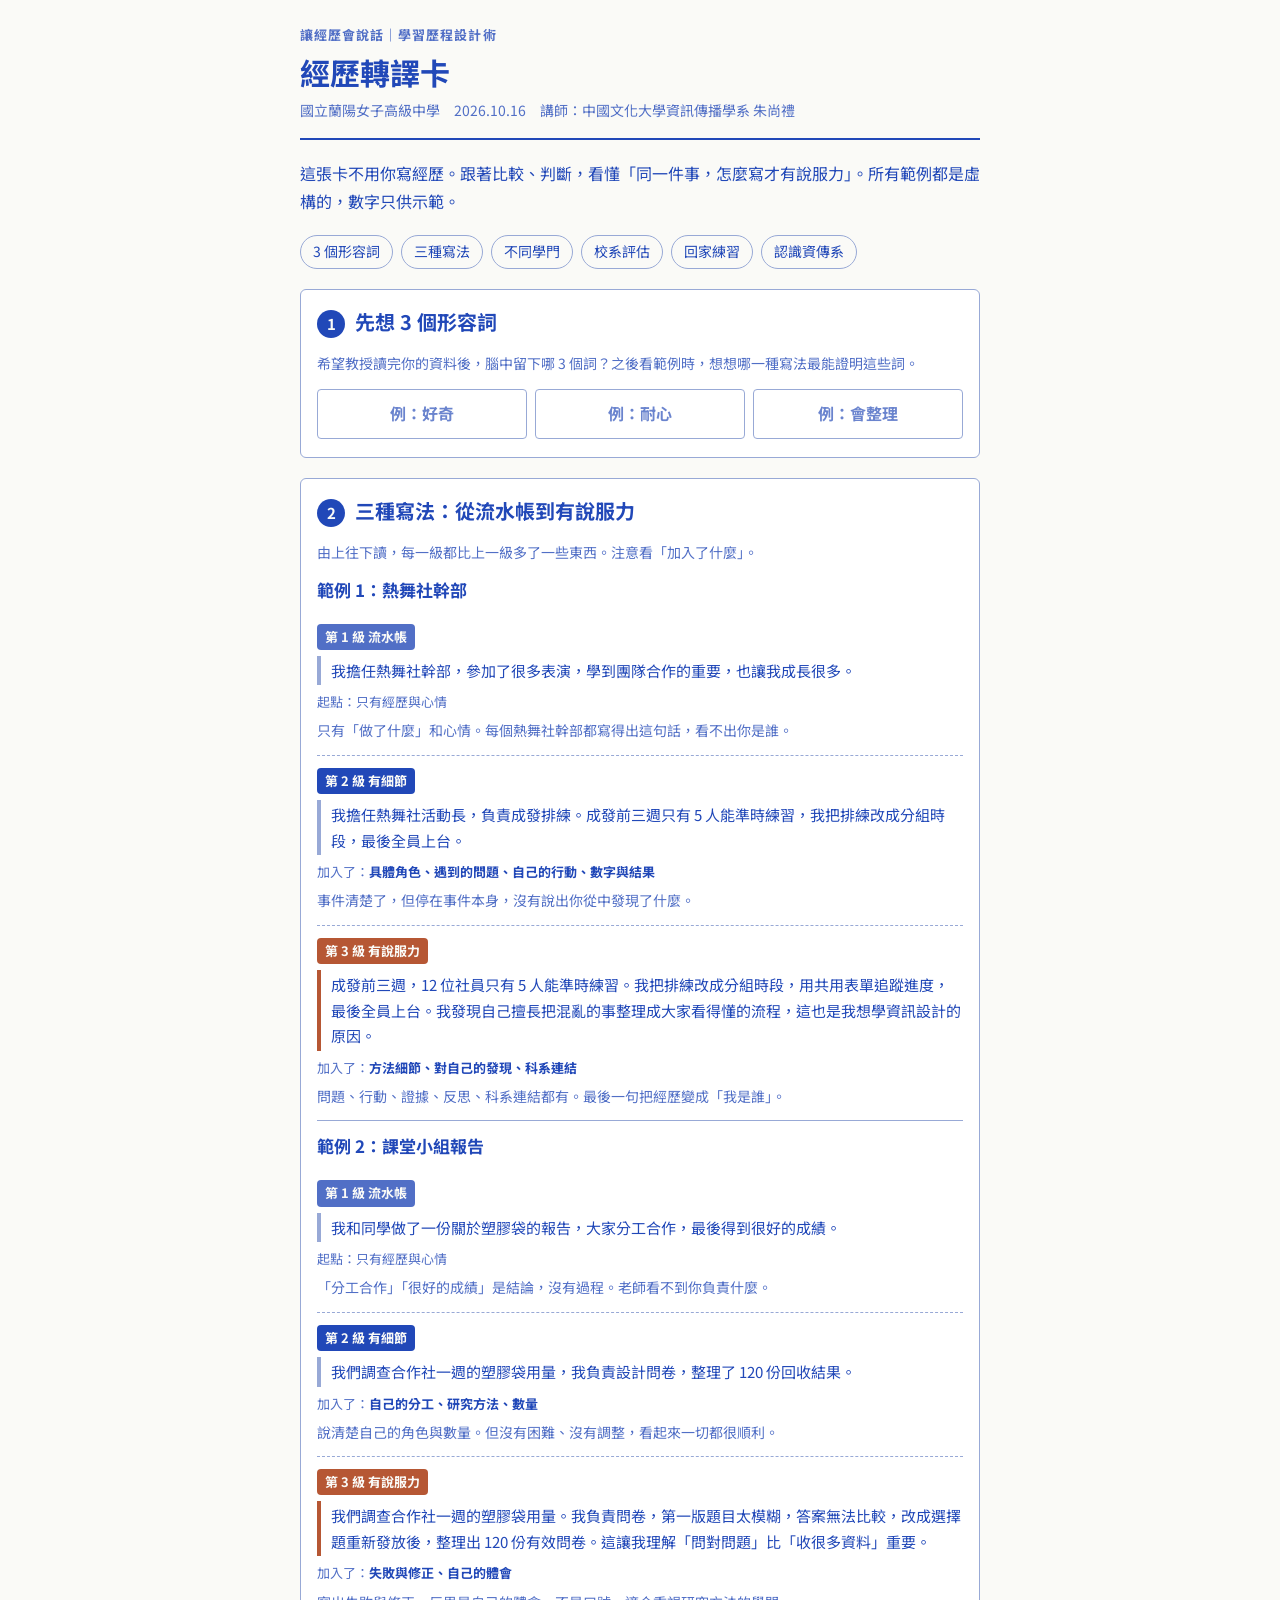
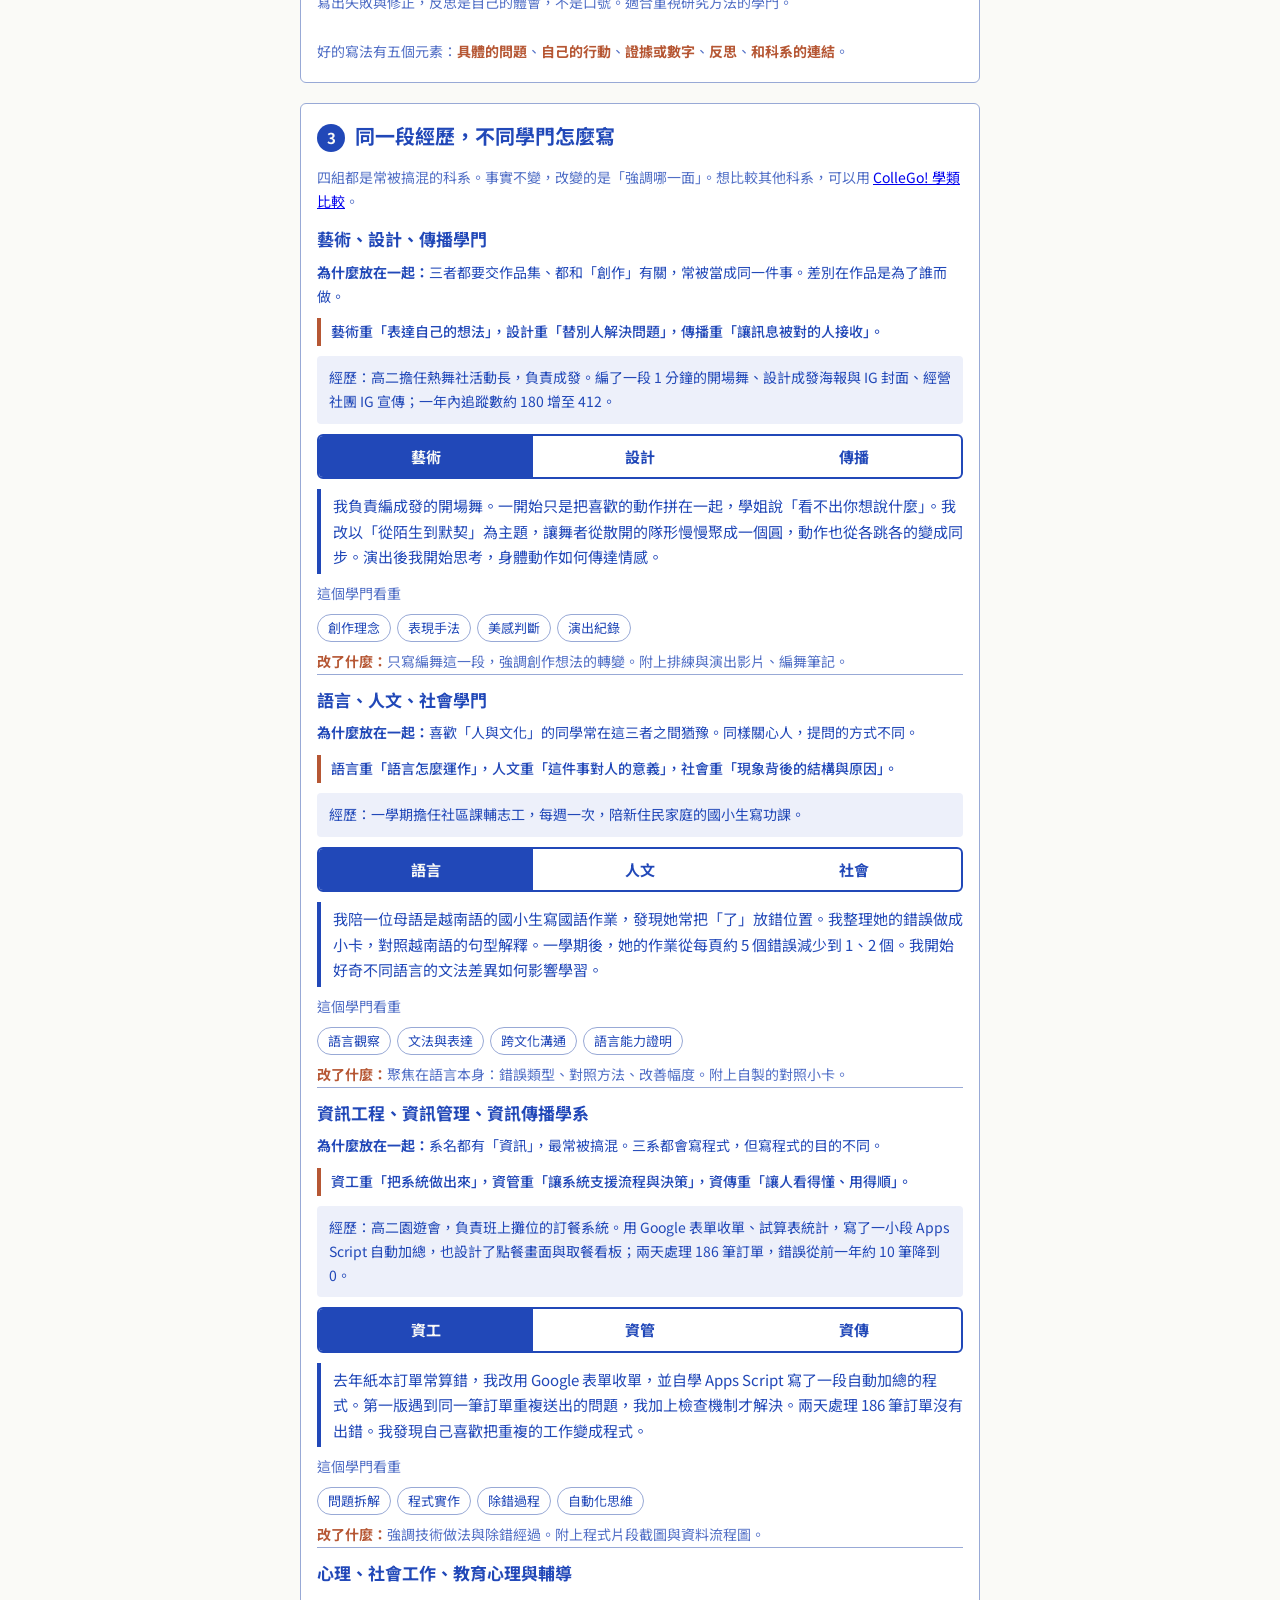
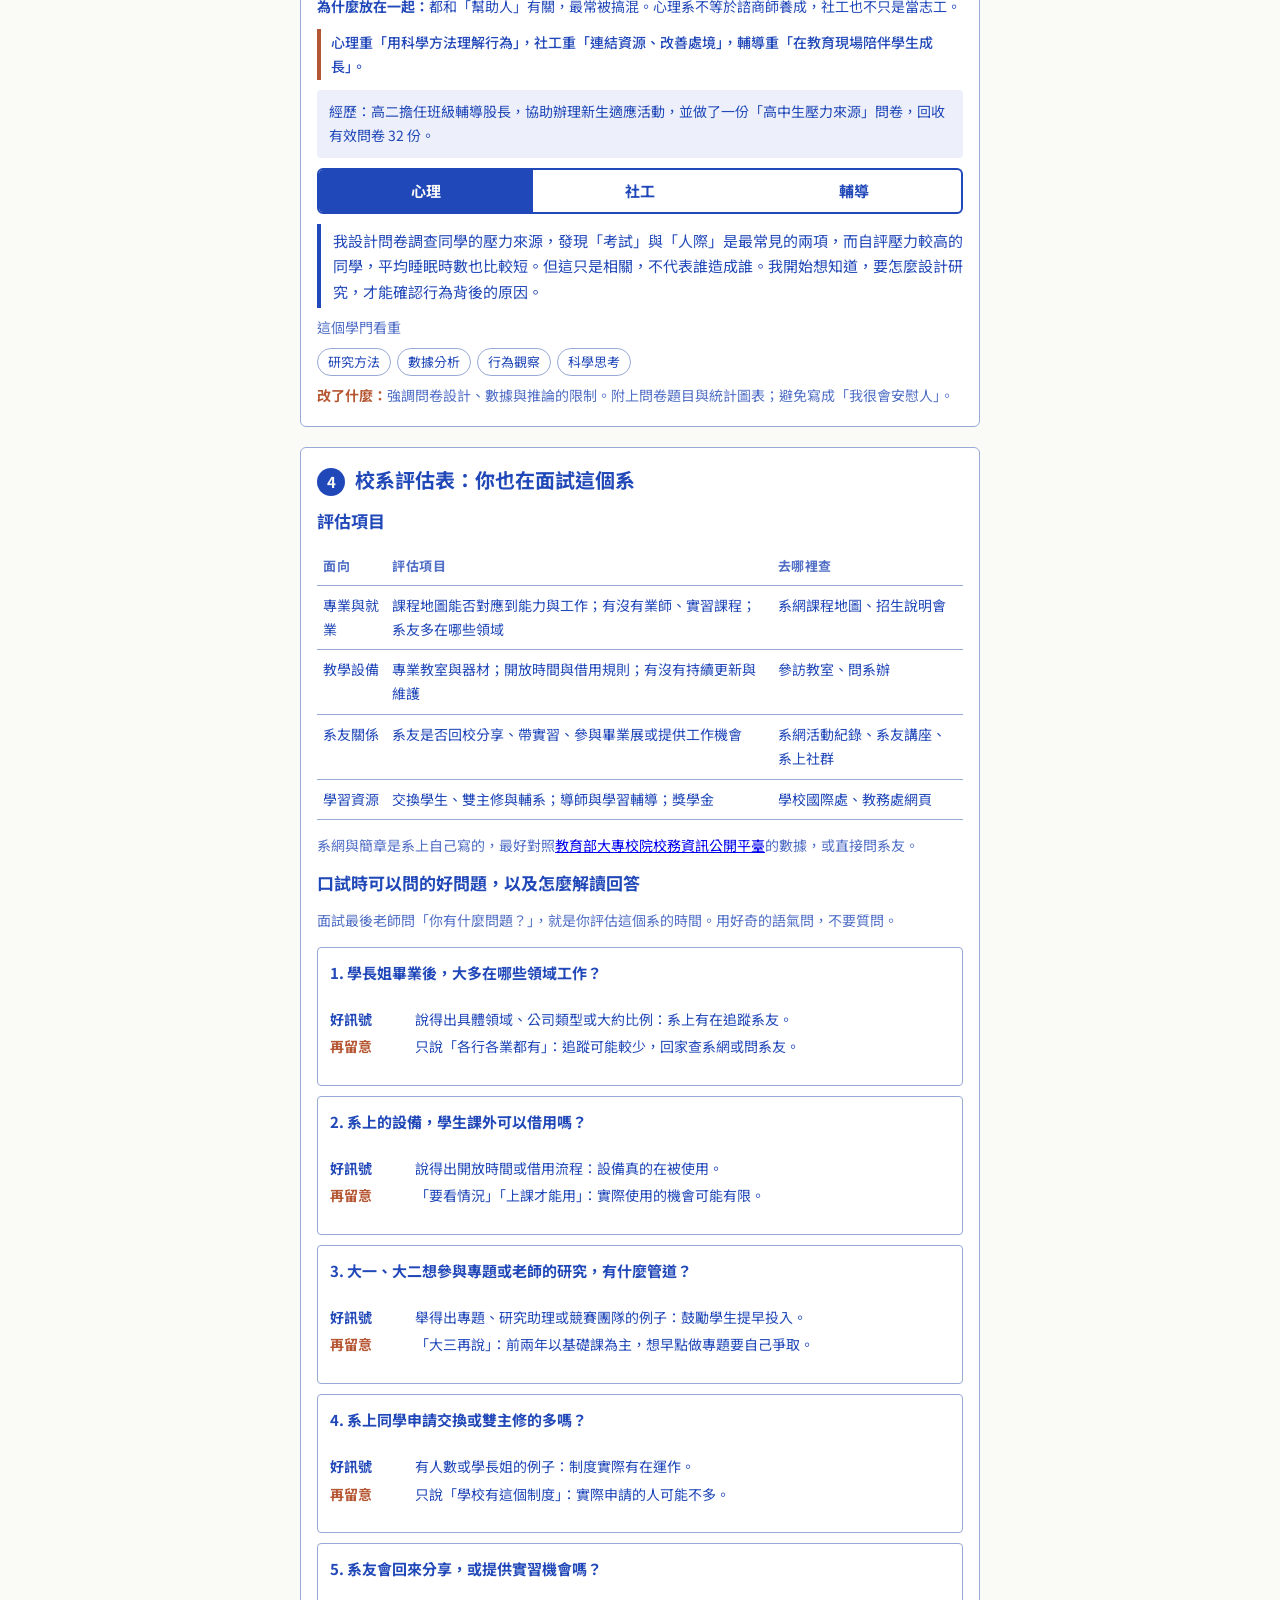
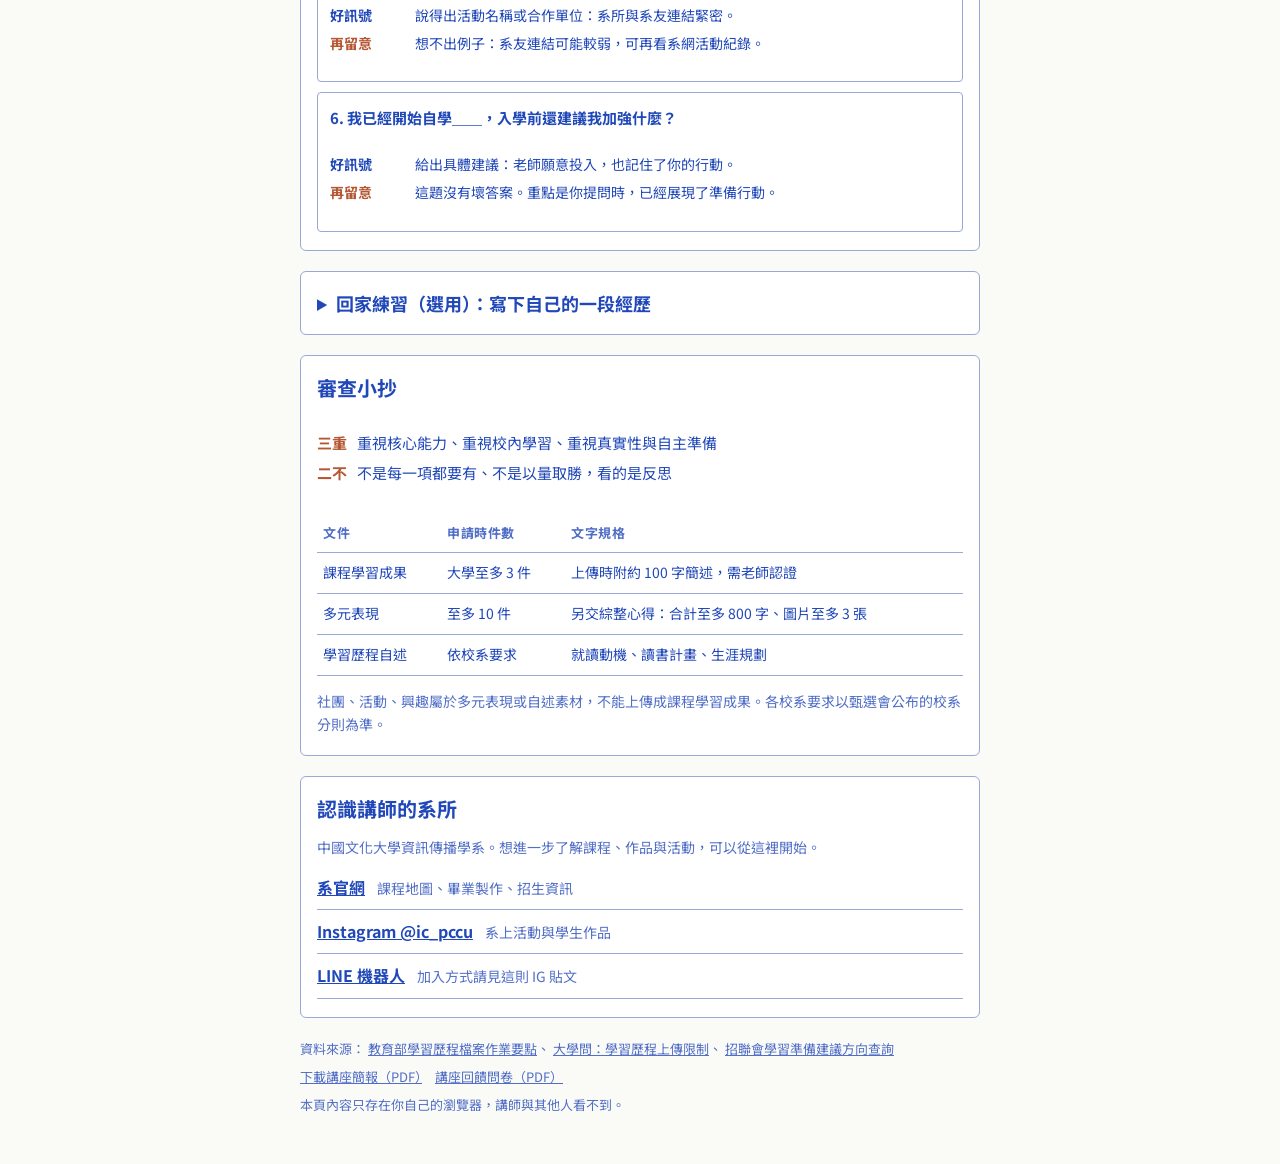
==== commit 95928f61: "learning-portfolio：新增資訊傳播學系官網、IG 與 LINE 機器人連結 Co-Authored-By: Claude Opus 5.5 <noreply@anthropic.com" ====
--- a/learning-portfolio/index.html
+++ b/learning-portfolio/index.html
@@ -113,6 +113,10 @@
 .rule{display:grid;grid-template-columns:auto 1fr;gap:4px 10px;font-size:15px}
 .rule dt{font-weight:700;color:var(--accent)}
 .rule dd{margin:0}
+ul.links{list-style:none;margin:0;padding:0;display:flex;flex-direction:column;gap:8px}
+ul.links li{display:flex;flex-wrap:wrap;gap:4px 12px;align-items:baseline;border-bottom:1px solid var(--soft);padding-bottom:8px}
+ul.links a{color:var(--ink);font-weight:700}
+ul.links span{font-size:14px;color:var(--muted)}
 footer{font-size:13px;color:var(--muted);display:flex;flex-direction:column;gap:6px}
 footer a{color:var(--muted)}
 .ok{color:var(--ink);font-weight:700}
@@ -130,7 +134,7 @@
 
   <p>這張卡不用你寫經歷。跟著比較、判斷，看懂「同一件事，怎麼寫才有說服力」。所有範例都是虛構的，數字只供示範。</p>
   <nav class="toc" aria-label="段落">
-    <a href="#s-adj">3 個形容詞</a><a href="#s-three">三種寫法</a><a href="#s-field">不同學門</a><a href="#s-eval">校系評估</a><a href="#s-home">回家練習</a>
+    <a href="#s-adj">3 個形容詞</a><a href="#s-three">三種寫法</a><a href="#s-field">不同學門</a><a href="#s-eval">校系評估</a><a href="#s-home">回家練習</a><a href="#h-about">認識資傳系</a>
   </nav>
 
   <section id="s-adj" aria-labelledby="h-adj">
@@ -224,6 +228,16 @@
       </table>
     </div>
     <p class="hint">社團、活動、興趣屬於多元表現或自述素材，不能上傳成課程學習成果。各校系要求以甄選會公布的校系分則為準。</p>
+  </section>
+
+  <section aria-labelledby="h-about">
+    <h2 id="h-about">認識講師的系所</h2>
+    <p class="hint">中國文化大學資訊傳播學系。想進一步了解課程、作品與活動，可以從這裡開始。</p>
+    <ul class="links">
+      <li><a href="https://ic.pccu.edu.tw/" target="_blank" rel="noopener">系官網</a><span>課程地圖、畢業製作、招生資訊</span></li>
+      <li><a href="https://www.instagram.com/ic_pccu/" target="_blank" rel="noopener">Instagram @ic_pccu</a><span>系上活動與學生作品</span></li>
+      <li><a href="https://www.instagram.com/p/DJk4JNftg4V/" target="_blank" rel="noopener">LINE 機器人</a><span>加入方式請見這則 IG 貼文</span></li>
+    </ul>
   </section>
 
   <footer>
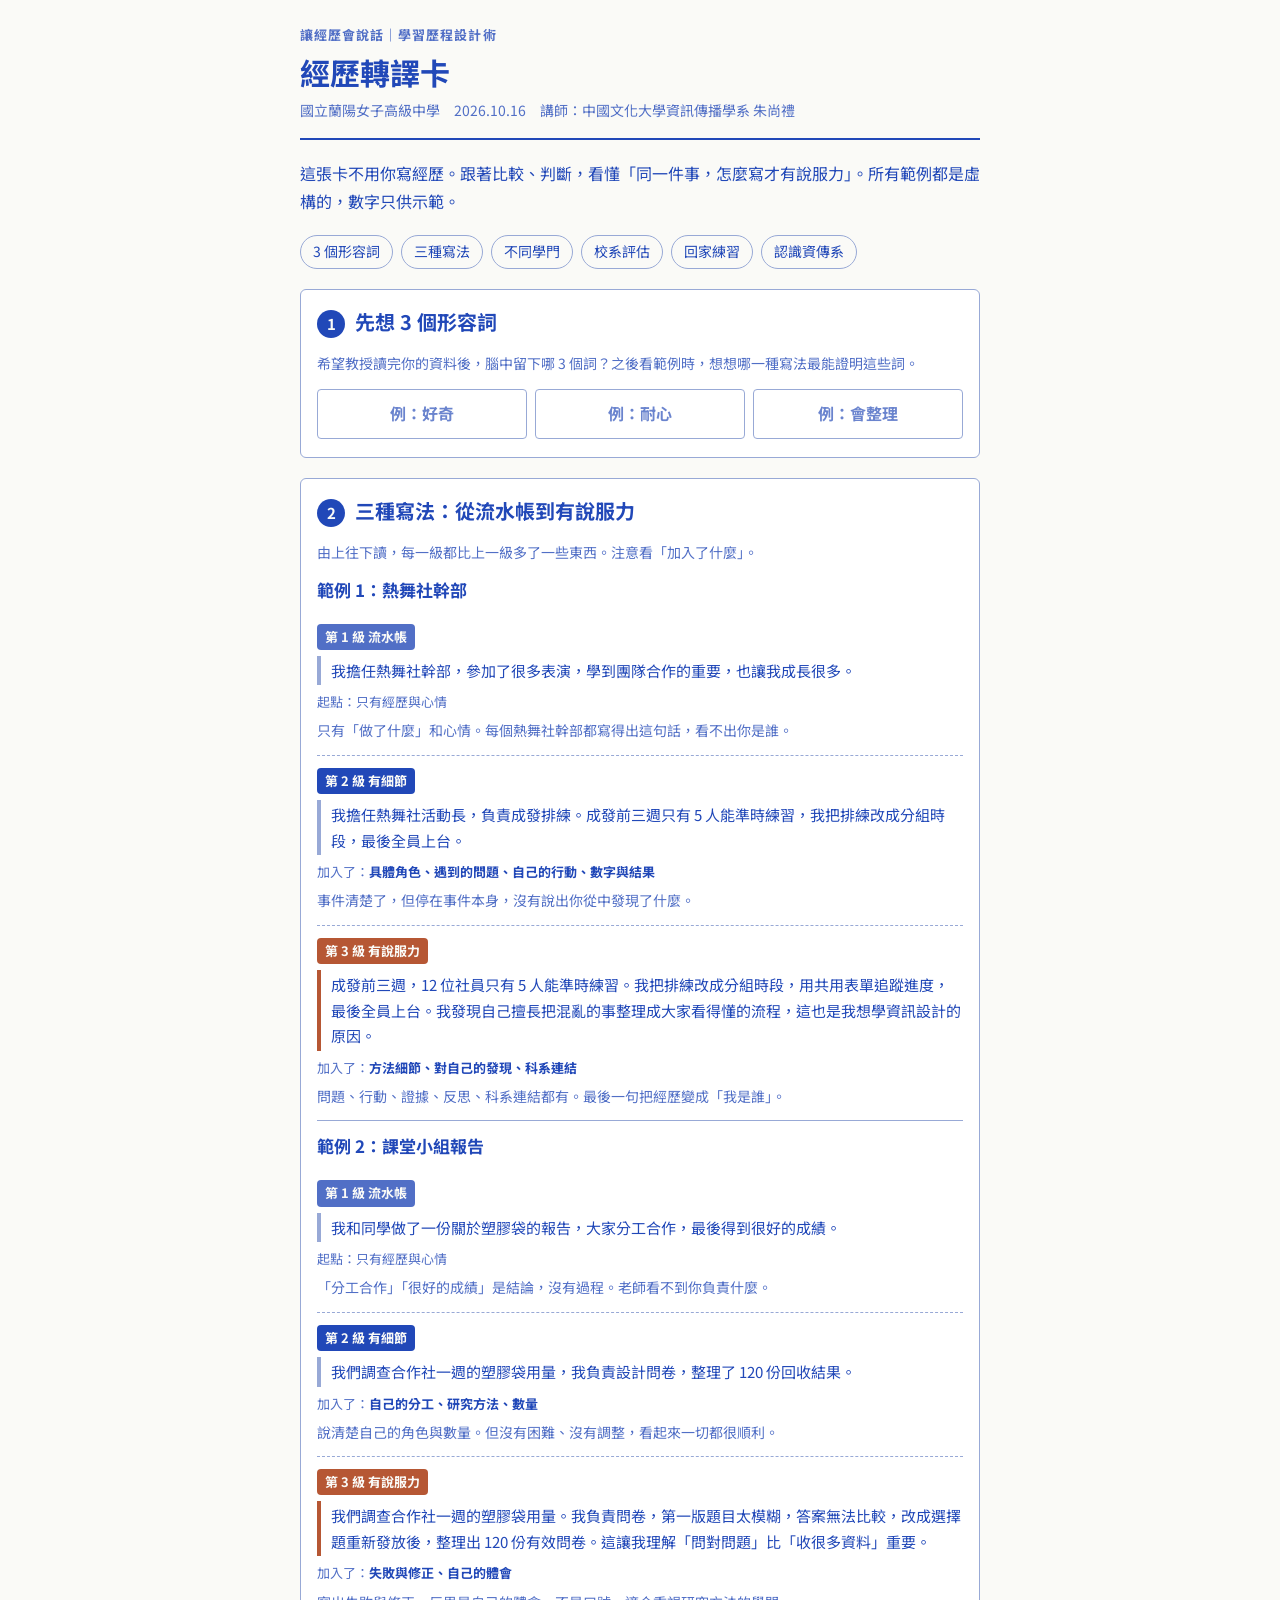
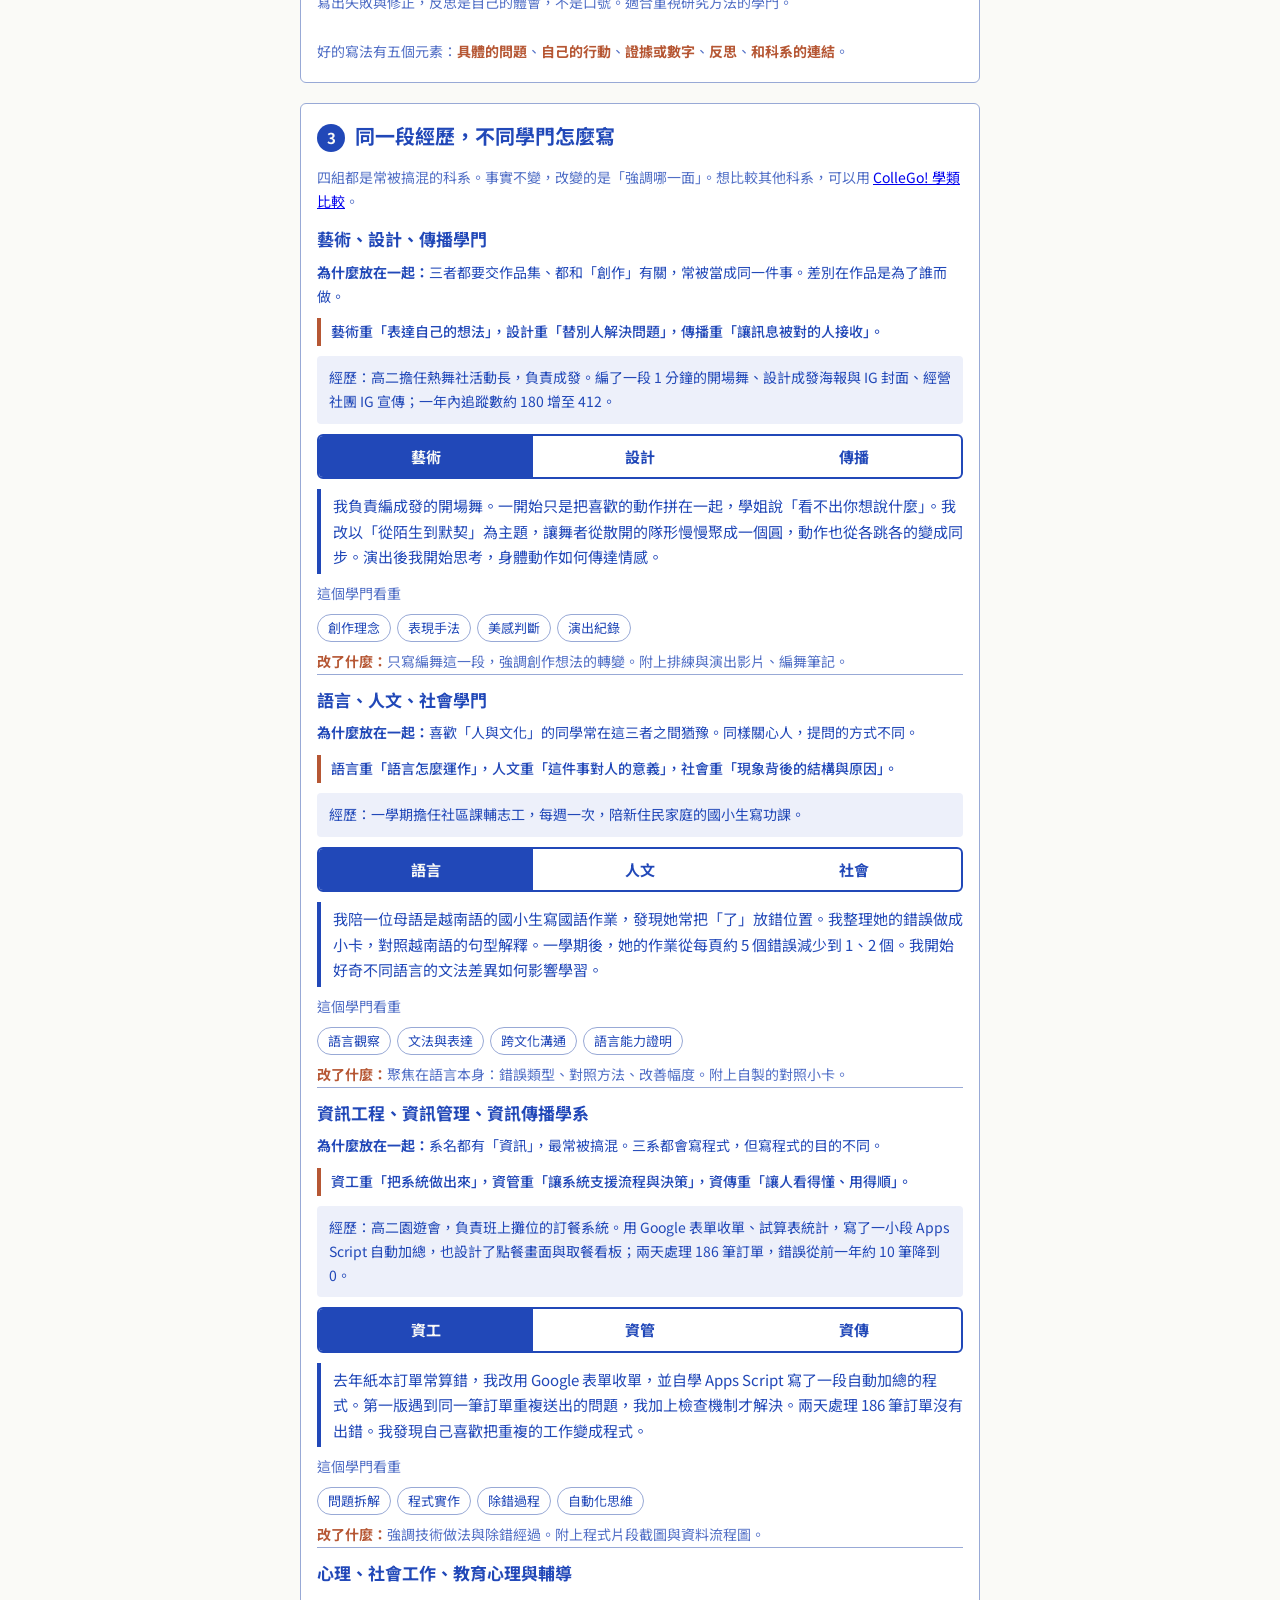
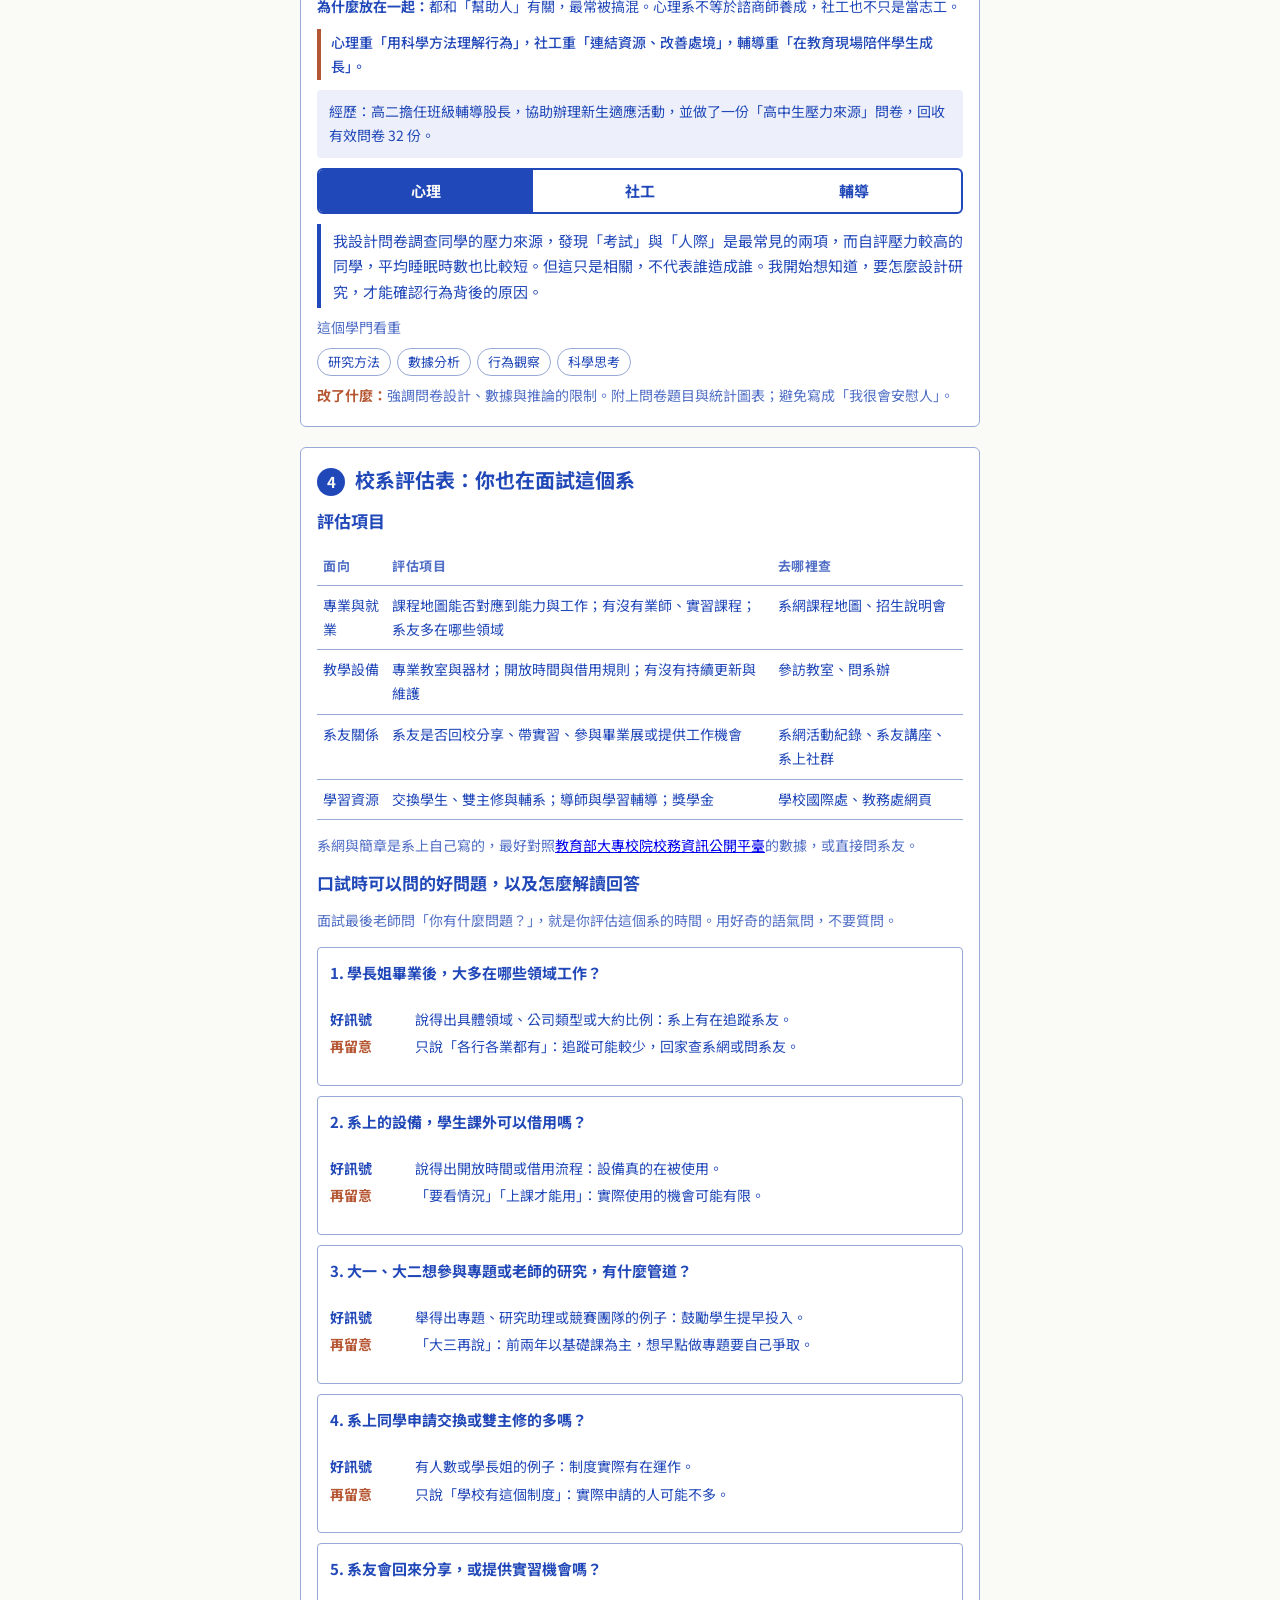
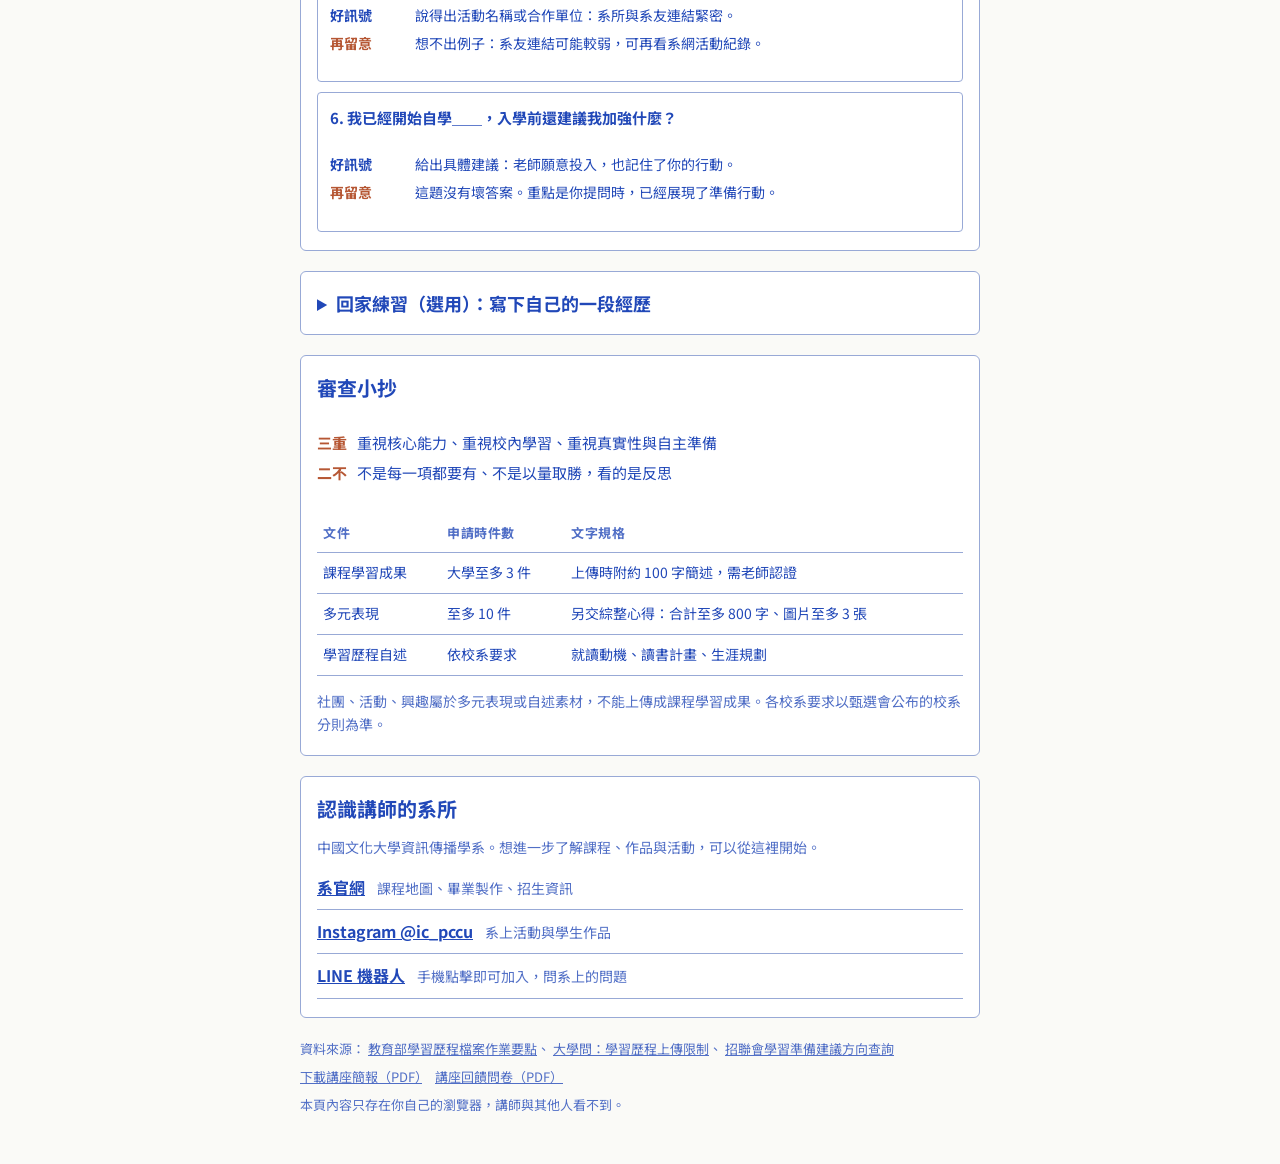
==== commit bea4c81d: "learning-portfolio：LINE 機器人改為直接加入連結 Co-Authored-By: Claude Opus 5.5 <noreply@anthropic.com> Claude-S" ====
--- a/learning-portfolio/index.html
+++ b/learning-portfolio/index.html
@@ -236,7 +236,7 @@
     <ul class="links">
       <li><a href="https://ic.pccu.edu.tw/" target="_blank" rel="noopener">系官網</a><span>課程地圖、畢業製作、招生資訊</span></li>
       <li><a href="https://www.instagram.com/ic_pccu/" target="_blank" rel="noopener">Instagram @ic_pccu</a><span>系上活動與學生作品</span></li>
-      <li><a href="https://www.instagram.com/p/DJk4JNftg4V/" target="_blank" rel="noopener">LINE 機器人</a><span>加入方式請見這則 IG 貼文</span></li>
+      <li><a href="https://line.me/ti/g2/PaRX80UGQp4Z8a3ys5W3QRuKg8Ju3EWHwKlf4w" target="_blank" rel="noopener">LINE 機器人</a><span>手機點擊即可加入，問系上的問題</span></li>
     </ul>
   </section>
 
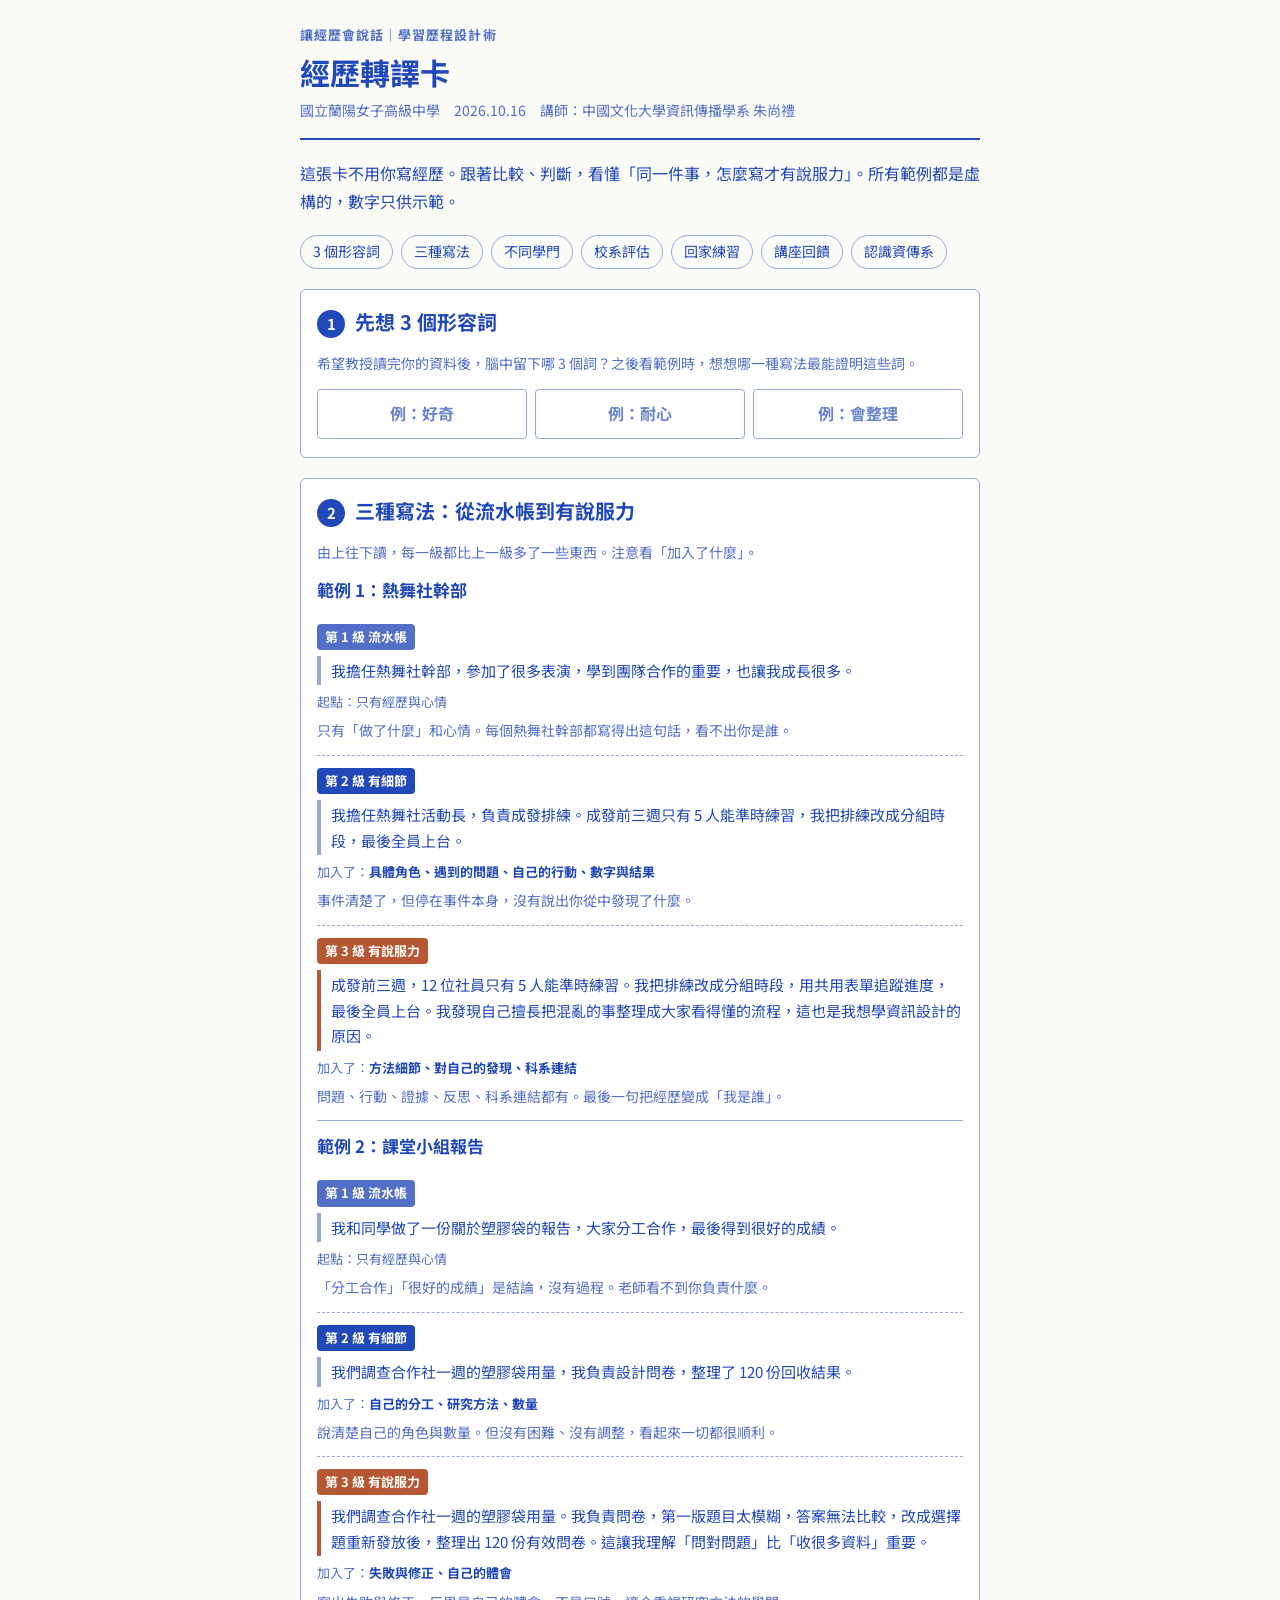
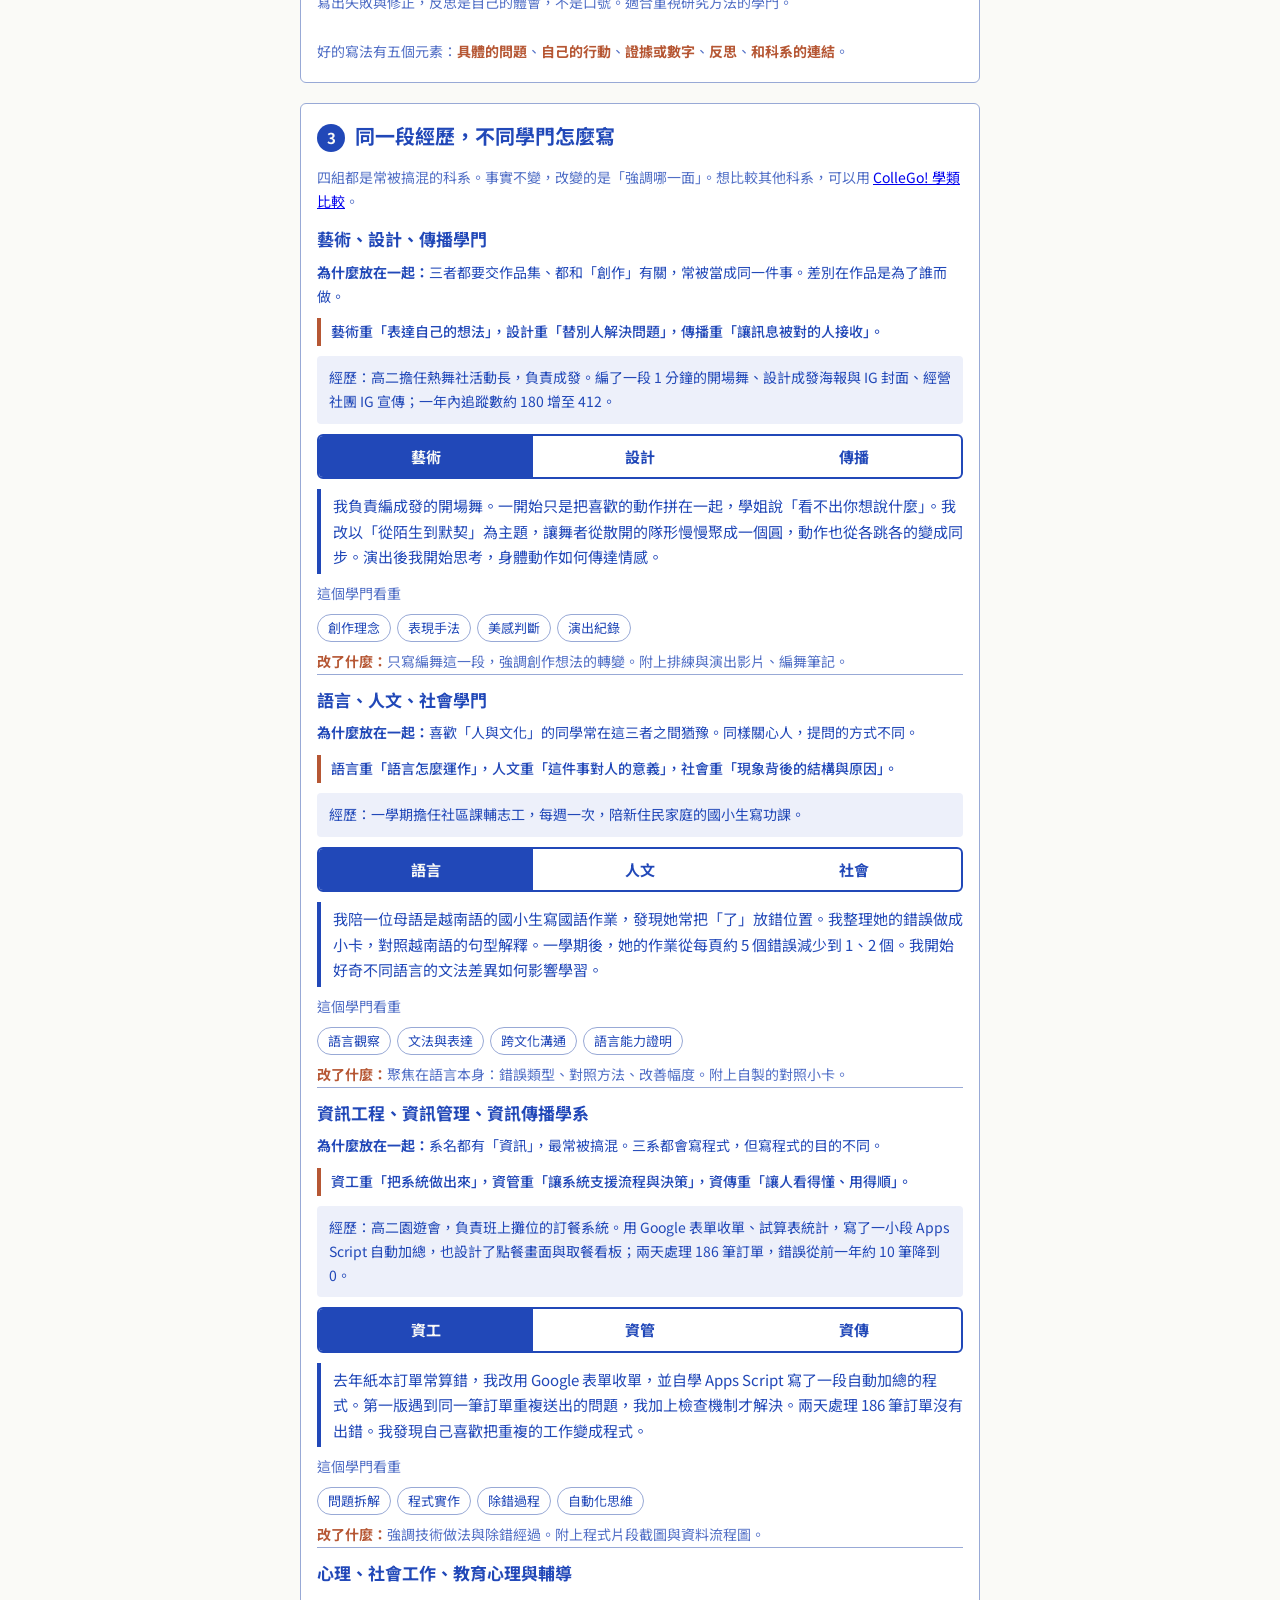
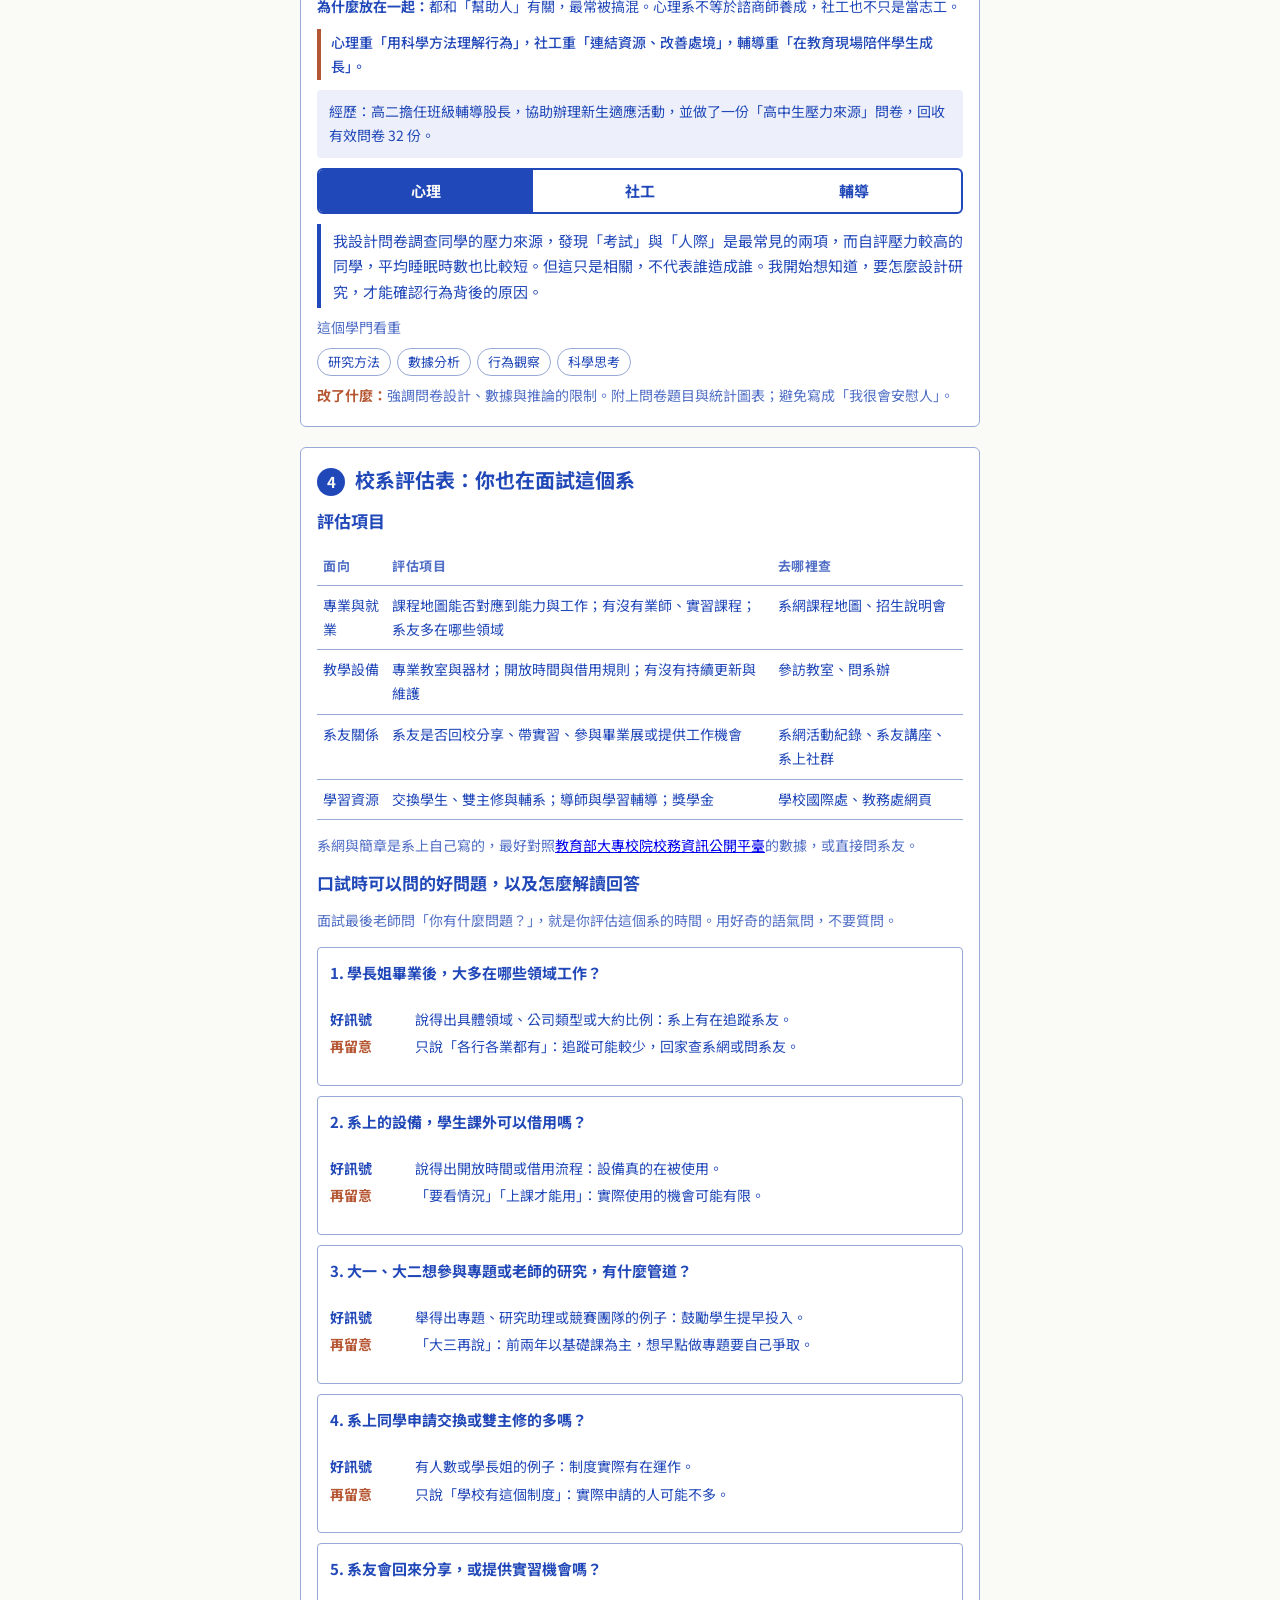
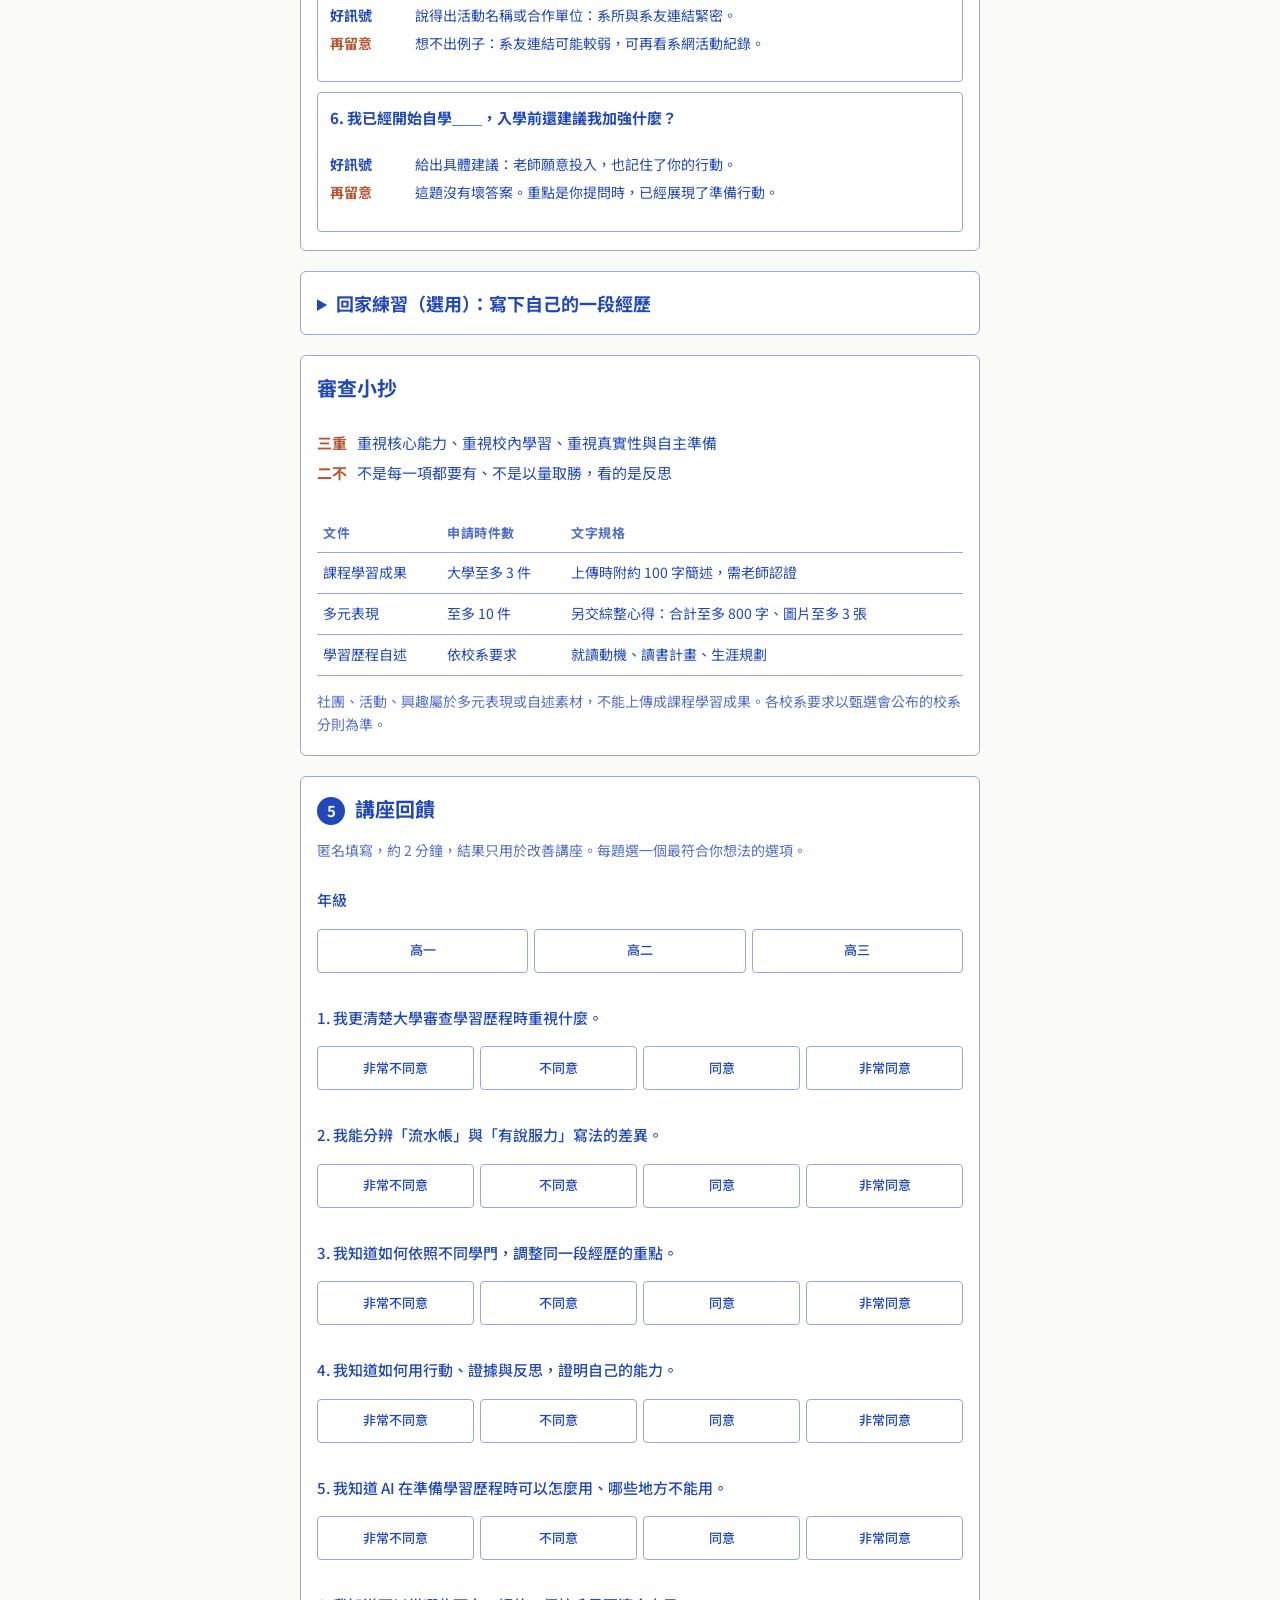
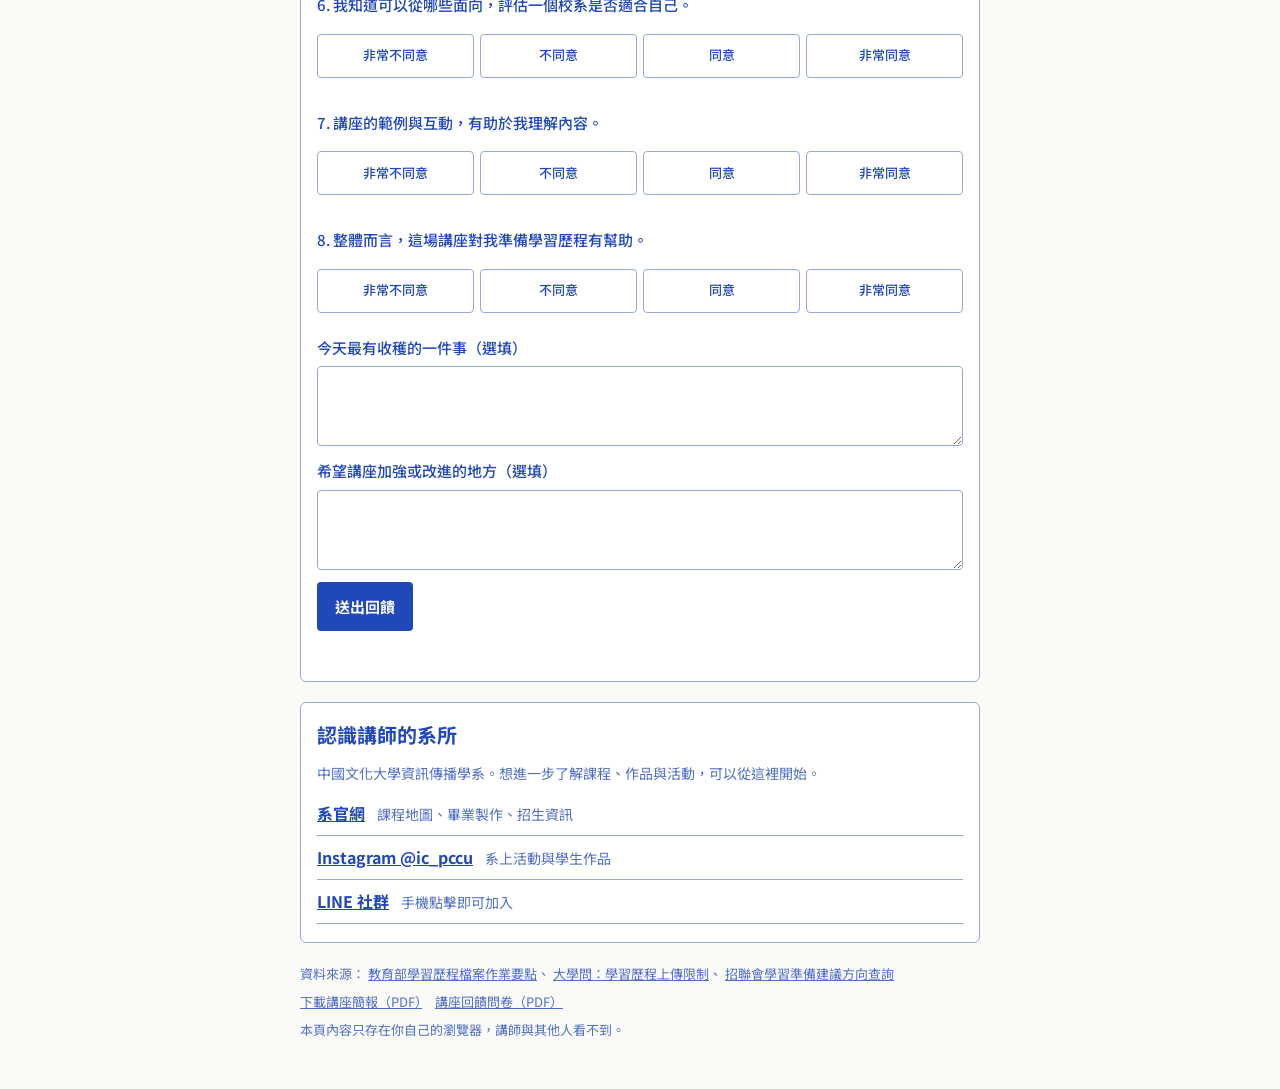
==== commit c984bc24: "learning-portfolio：新增線上講座回饋、系所 QR code，LINE 改為社群 - 經歷轉譯卡最後加入 8 題 4 點量表回饋表單，送出到 Google Sheet（需部署 Apps" ====
--- a/learning-portfolio/index.html
+++ b/learning-portfolio/index.html
@@ -113,6 +113,17 @@
 .rule{display:grid;grid-template-columns:auto 1fr;gap:4px 10px;font-size:15px}
 .rule dt{font-weight:700;color:var(--accent)}
 .rule dd{margin:0}
+fieldset.likert{border:none;margin:0;padding:10px 0;display:flex;flex-direction:column;gap:8px;min-width:0}
+fieldset.likert legend{font-size:15px;font-weight:500;padding:0;margin-bottom:8px;float:left;width:100%}
+.scale{display:grid;grid-template-columns:repeat(4,minmax(0,1fr));gap:6px}
+.scale.grade{grid-template-columns:repeat(3,minmax(0,1fr))}
+.scale label{position:relative;cursor:pointer}
+.scale input{position:absolute;opacity:0;width:1px;height:1px}
+.scale span{display:grid;place-items:center;text-align:center;min-height:44px;padding:4px;border:1px solid var(--soft);border-radius:4px;font-size:13px;line-height:1.3}
+.scale input:checked+span{background:var(--ink);color:var(--paper);border-color:var(--ink);font-weight:700}
+.scale input:focus-visible+span{outline:3px solid var(--accent);outline-offset:2px}
+.hp{position:absolute;left:-9999px;width:1px;height:1px;opacity:0}
+#fbForm{display:flex;flex-direction:column;gap:12px}
 ul.links{list-style:none;margin:0;padding:0;display:flex;flex-direction:column;gap:8px}
 ul.links li{display:flex;flex-wrap:wrap;gap:4px 12px;align-items:baseline;border-bottom:1px solid var(--soft);padding-bottom:8px}
 ul.links a{color:var(--ink);font-weight:700}
@@ -134,7 +145,7 @@
 
   <p>這張卡不用你寫經歷。跟著比較、判斷，看懂「同一件事，怎麼寫才有說服力」。所有範例都是虛構的，數字只供示範。</p>
   <nav class="toc" aria-label="段落">
-    <a href="#s-adj">3 個形容詞</a><a href="#s-three">三種寫法</a><a href="#s-field">不同學門</a><a href="#s-eval">校系評估</a><a href="#s-home">回家練習</a><a href="#h-about">認識資傳系</a>
+    <a href="#s-adj">3 個形容詞</a><a href="#s-three">三種寫法</a><a href="#s-field">不同學門</a><a href="#s-eval">校系評估</a><a href="#s-home">回家練習</a><a href="#s-fb">講座回饋</a><a href="#h-about">認識資傳系</a>
   </nav>
 
   <section id="s-adj" aria-labelledby="h-adj">
@@ -230,13 +241,36 @@
     <p class="hint">社團、活動、興趣屬於多元表現或自述素材，不能上傳成課程學習成果。各校系要求以甄選會公布的校系分則為準。</p>
   </section>
 
+  <section id="s-fb" aria-labelledby="h-fb">
+    <h2 id="h-fb"><span class="num">5</span>講座回饋</h2>
+    <p class="hint">匿名填寫，約 2 分鐘，結果只用於改善講座。每題選一個最符合你想法的選項。</p>
+    <form id="fbForm" novalidate>
+      <fieldset class="likert"><legend>年級</legend><div class="scale grade">
+        <label><input type="radio" name="grade" value="高一"><span>高一</span></label><label><input type="radio" name="grade" value="高二"><span>高二</span></label><label><input type="radio" name="grade" value="高三"><span>高三</span></label>
+      </div></fieldset>
+      <fieldset class="likert"><legend>1. 我更清楚大學審查學習歷程時重視什麼。</legend><div class="scale"><label><input type="radio" name="q1" value="1"><span>非常不同意</span></label><label><input type="radio" name="q1" value="2"><span>不同意</span></label><label><input type="radio" name="q1" value="3"><span>同意</span></label><label><input type="radio" name="q1" value="4"><span>非常同意</span></label></div></fieldset>
+      <fieldset class="likert"><legend>2. 我能分辨「流水帳」與「有說服力」寫法的差異。</legend><div class="scale"><label><input type="radio" name="q2" value="1"><span>非常不同意</span></label><label><input type="radio" name="q2" value="2"><span>不同意</span></label><label><input type="radio" name="q2" value="3"><span>同意</span></label><label><input type="radio" name="q2" value="4"><span>非常同意</span></label></div></fieldset>
+      <fieldset class="likert"><legend>3. 我知道如何依照不同學門，調整同一段經歷的重點。</legend><div class="scale"><label><input type="radio" name="q3" value="1"><span>非常不同意</span></label><label><input type="radio" name="q3" value="2"><span>不同意</span></label><label><input type="radio" name="q3" value="3"><span>同意</span></label><label><input type="radio" name="q3" value="4"><span>非常同意</span></label></div></fieldset>
+      <fieldset class="likert"><legend>4. 我知道如何用行動、證據與反思，證明自己的能力。</legend><div class="scale"><label><input type="radio" name="q4" value="1"><span>非常不同意</span></label><label><input type="radio" name="q4" value="2"><span>不同意</span></label><label><input type="radio" name="q4" value="3"><span>同意</span></label><label><input type="radio" name="q4" value="4"><span>非常同意</span></label></div></fieldset>
+      <fieldset class="likert"><legend>5. 我知道 AI 在準備學習歷程時可以怎麼用、哪些地方不能用。</legend><div class="scale"><label><input type="radio" name="q5" value="1"><span>非常不同意</span></label><label><input type="radio" name="q5" value="2"><span>不同意</span></label><label><input type="radio" name="q5" value="3"><span>同意</span></label><label><input type="radio" name="q5" value="4"><span>非常同意</span></label></div></fieldset>
+      <fieldset class="likert"><legend>6. 我知道可以從哪些面向，評估一個校系是否適合自己。</legend><div class="scale"><label><input type="radio" name="q6" value="1"><span>非常不同意</span></label><label><input type="radio" name="q6" value="2"><span>不同意</span></label><label><input type="radio" name="q6" value="3"><span>同意</span></label><label><input type="radio" name="q6" value="4"><span>非常同意</span></label></div></fieldset>
+      <fieldset class="likert"><legend>7. 講座的範例與互動，有助於我理解內容。</legend><div class="scale"><label><input type="radio" name="q7" value="1"><span>非常不同意</span></label><label><input type="radio" name="q7" value="2"><span>不同意</span></label><label><input type="radio" name="q7" value="3"><span>同意</span></label><label><input type="radio" name="q7" value="4"><span>非常同意</span></label></div></fieldset>
+      <fieldset class="likert"><legend>8. 整體而言，這場講座對我準備學習歷程有幫助。</legend><div class="scale"><label><input type="radio" name="q8" value="1"><span>非常不同意</span></label><label><input type="radio" name="q8" value="2"><span>不同意</span></label><label><input type="radio" name="q8" value="3"><span>同意</span></label><label><input type="radio" name="q8" value="4"><span>非常同意</span></label></div></fieldset>
+      <div class="field"><label for="fbGain">今天最有收穫的一件事（選填）</label><textarea id="fbGain" name="gain" maxlength="500"></textarea></div>
+      <div class="field"><label for="fbImprove">希望講座加強或改進的地方（選填）</label><textarea id="fbImprove" name="improve" maxlength="500"></textarea></div>
+      <input type="text" name="website" id="fbWebsite" tabindex="-1" autocomplete="off" aria-hidden="true" class="hp">
+      <div class="btns"><button type="submit" class="primary" id="fbSend">送出回饋</button></div>
+      <p class="status" id="fbStatus" role="status"></p>
+    </form>
+  </section>
+
   <section aria-labelledby="h-about">
     <h2 id="h-about">認識講師的系所</h2>
     <p class="hint">中國文化大學資訊傳播學系。想進一步了解課程、作品與活動，可以從這裡開始。</p>
     <ul class="links">
       <li><a href="https://ic.pccu.edu.tw/" target="_blank" rel="noopener">系官網</a><span>課程地圖、畢業製作、招生資訊</span></li>
       <li><a href="https://www.instagram.com/ic_pccu/" target="_blank" rel="noopener">Instagram @ic_pccu</a><span>系上活動與學生作品</span></li>
-      <li><a href="https://line.me/ti/g2/PaRX80UGQp4Z8a3ys5W3QRuKg8Ju3EWHwKlf4w" target="_blank" rel="noopener">LINE 機器人</a><span>手機點擊即可加入，問系上的問題</span></li>
+      <li><a href="https://line.me/ti/g2/PaRX80UGQp4Z8a3ys5W3QRuKg8Ju3EWHwKlf4w" target="_blank" rel="noopener">LINE 社群</a><span>手機點擊即可加入</span></li>
     </ul>
   </section>
 
@@ -389,6 +423,29 @@
     clearTimeout(timer); armed=false; $('clear').textContent='清空';
     ids.forEach(i=>$(i).value=''); updateCount(); save(); status.textContent='已清空。';
   });
+
+  /* ---------- 5. feedback ---------- */
+  const FEEDBACK_URL='';
+  const fb=$('fbForm'), fbStatus=$('fbStatus'), fbSend=$('fbSend');
+  let fbSent=false; try{fbSent=localStorage.getItem('jingli-fb-sent')==='1';}catch(e){}
+  if(fbSent){fbSend.disabled=true; fbSend.textContent='已送出'; fbStatus.innerHTML='<span class="ok">這支手機已經送出過回饋，謝謝你。</span>';}
+  fb.addEventListener('submit',async ev=>{
+    ev.preventDefault();
+    if(fbSent) return;
+    const data=new FormData(fb);
+    const answered=[1,2,3,4,5,6,7,8].filter(i=>data.get('q'+i)).length;
+    if(answered<8){fbStatus.innerHTML='<span class="warn">還有 '+(8-answered)+' 題沒有選。</span>開放題可以不寫。'; return;}
+    if(!FEEDBACK_URL){fbStatus.textContent='線上回饋目前沒有開放，請改填紙本問卷，謝謝。'; return;}
+    fbSend.disabled=true; fbSend.textContent='送出中…';
+    try{
+      await fetch(FEEDBACK_URL,{method:'POST',mode:'no-cors',body:new URLSearchParams(data)});
+      fbSent=true; try{localStorage.setItem('jingli-fb-sent','1');}catch(e){}
+      fbSend.textContent='已送出'; fbStatus.innerHTML='<span class="ok">已送出，謝謝你的回饋！</span>';
+    }catch(e){
+      fbSend.disabled=false; fbSend.textContent='送出回饋';
+      fbStatus.textContent='網路連線失敗，請稍後再按一次，或改填紙本問卷。';
+    }
+  });
 })();
 </script>
 
